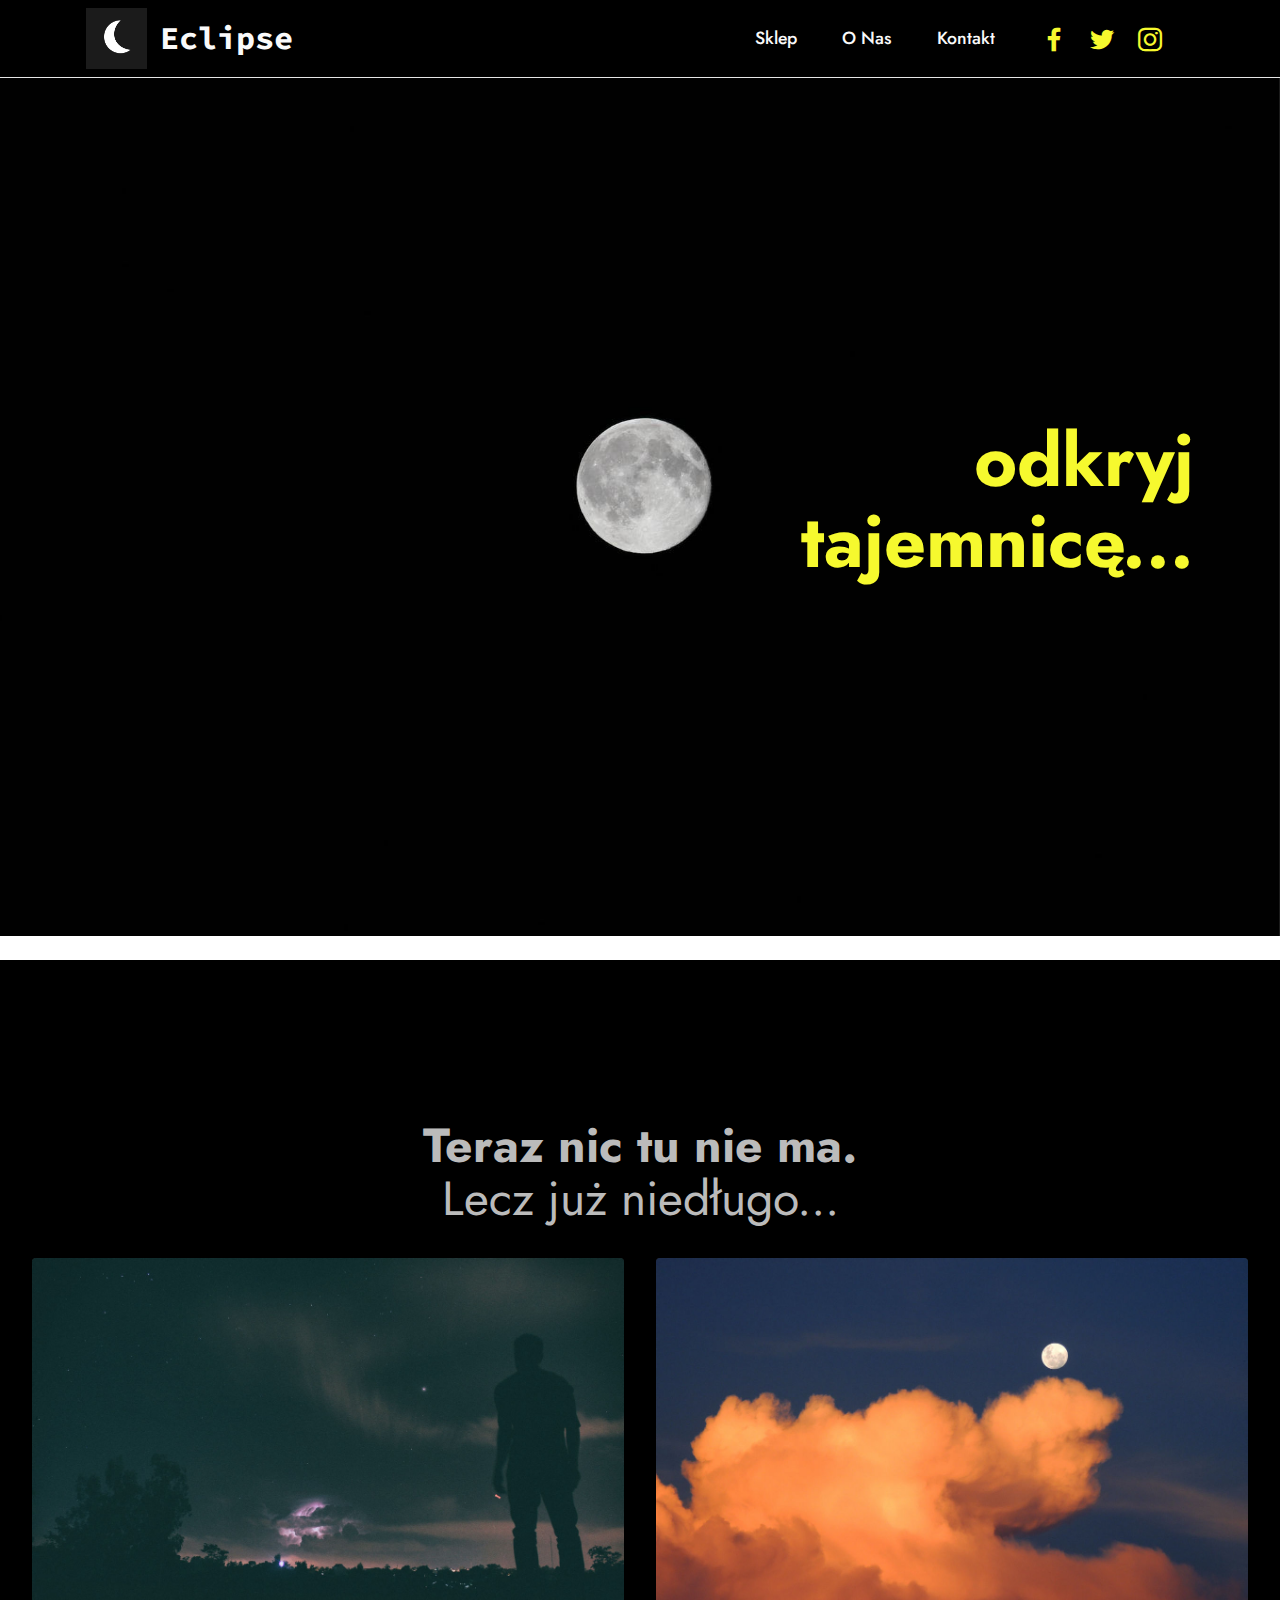
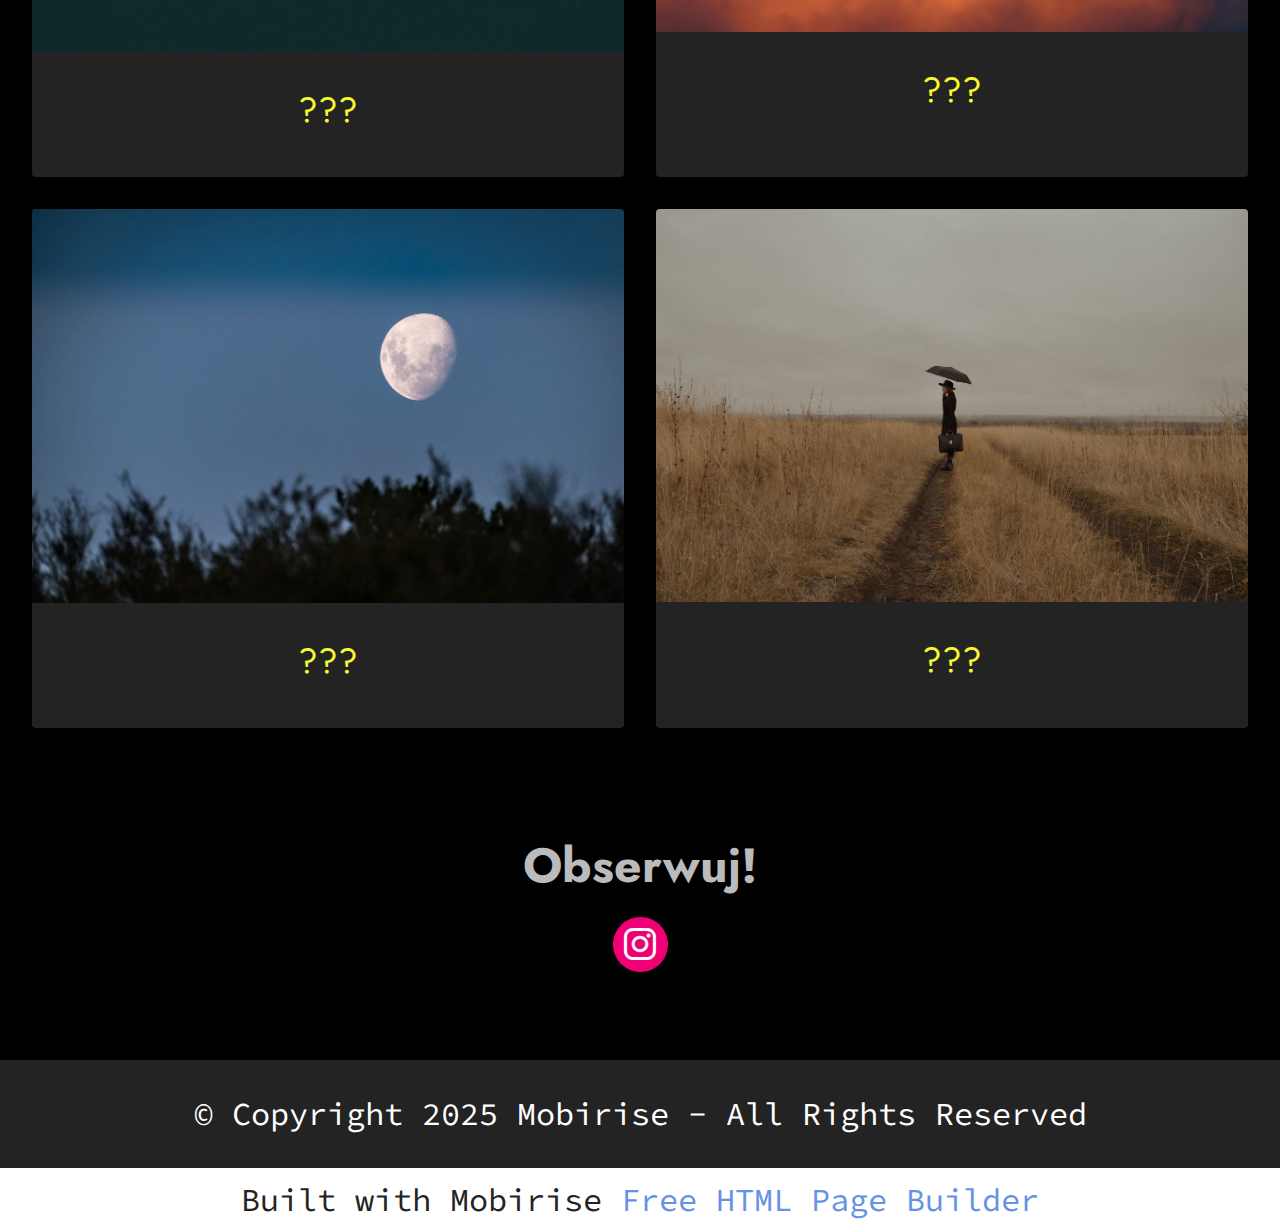
==== index.html @ e1dd46e7 "Add files via upload" ====
<!DOCTYPE html>
<html  >
<head>
  <!-- Site made with Mobirise Website Builder v5.6.11, https://mobirise.com -->
  <meta charset="UTF-8">
  <meta http-equiv="X-UA-Compatible" content="IE=edge">
  <meta name="generator" content="Mobirise v5.6.11, mobirise.com">
  <meta name="twitter:card" content="summary_large_image"/>
  <meta name="twitter:image:src" content="">
  <meta property="og:image" content="">
  <meta name="twitter:title" content="Eclipse">
  <meta name="viewport" content="width=device-width, initial-scale=1, minimum-scale=1">
  <link rel="shortcut icon" href="assets/images/logo-121x121.png" type="image/x-icon">
  <meta name="description" content="Tajemnicza strona streetwearu">
  
  
  <title>Eclipse</title>
  <link rel="stylesheet" href="assets/bootstrap/css/bootstrap.min.css">
  <link rel="stylesheet" href="assets/bootstrap/css/bootstrap-grid.min.css">
  <link rel="stylesheet" href="assets/bootstrap/css/bootstrap-reboot.min.css">
  <link rel="stylesheet" href="assets/parallax/jarallax.css">
  <link rel="stylesheet" href="assets/dropdown/css/style.css">
  <link rel="stylesheet" href="assets/socicon/css/styles.css">
  <link rel="stylesheet" href="assets/theme/css/style.css">
  <link rel="preload" href="https://fonts.googleapis.com/css?family=Jost:100,200,300,400,500,600,700,800,900,100i,200i,300i,400i,500i,600i,700i,800i,900i&display=swap" as="style" onload="this.onload=null;this.rel='stylesheet'">
  <noscript><link rel="stylesheet" href="https://fonts.googleapis.com/css?family=Jost:100,200,300,400,500,600,700,800,900,100i,200i,300i,400i,500i,600i,700i,800i,900i&display=swap"></noscript>
  <link rel="preload" href="https://fonts.googleapis.com/css?family=Source+Code+Pro:200,300,400,500,600,700,800,900,200i,300i,400i,500i,600i,700i,800i,900i&display=swap" as="style" onload="this.onload=null;this.rel='stylesheet'">
  <noscript><link rel="stylesheet" href="https://fonts.googleapis.com/css?family=Source+Code+Pro:200,300,400,500,600,700,800,900,200i,300i,400i,500i,600i,700i,800i,900i&display=swap"></noscript>
  <link rel="preload" as="style" href="assets/mobirise/css/mbr-additional.css"><link rel="stylesheet" href="assets/mobirise/css/mbr-additional.css" type="text/css">
  
  
  
  
</head>
<body>
  
  <section data-bs-version="5.1" class="menu cid-s48OLK6784" once="menu" id="menu1-h">
    
    <nav class="navbar navbar-dropdown navbar-fixed-top navbar-expand-lg">
        <div class="container">
            <div class="navbar-brand">
                <span class="navbar-logo">
                    <a href="index.html#top">
                        <img src="assets/images/logo-121x121.png" alt="Eclipse Streetwear" style="height: 3.8rem;">
                    </a>
                </span>
                <span class="navbar-caption-wrap"><a class="navbar-caption text-white display-7" href="https://mobiri.se">Eclipse</a></span>
            </div>
            <button class="navbar-toggler" type="button" data-toggle="collapse" data-bs-toggle="collapse" data-target="#navbarSupportedContent" data-bs-target="#navbarSupportedContent" aria-controls="navbarNavAltMarkup" aria-expanded="false" aria-label="Toggle navigation">
                <div class="hamburger">
                    <span></span>
                    <span></span>
                    <span></span>
                    <span></span>
                </div>
            </button>
            <div class="collapse navbar-collapse" id="navbarSupportedContent">
                <ul class="navbar-nav nav-dropdown nav-right" data-app-modern-menu="true"><li class="nav-item"><a class="nav-link link text-white text-primary display-4" href="index.html#gallery2-m">Sklep</a></li><li class="nav-item"><a class="nav-link link text-white text-primary display-4" href="Informacje.html">O Nas</a></li>
                    <li class="nav-item"><a class="nav-link link text-white text-primary display-4" href="Kontakt.html">Kontakt<br></a></li></ul>
                <div class="icons-menu">
                    <a class="iconfont-wrapper" href="https://mobiri.se" target="_blank">
                        <span class="p-2 mbr-iconfont socicon-facebook socicon"></span>
                    </a>
                    <a class="iconfont-wrapper" href="https://mobiri.se" target="_blank">
                        <span class="p-2 mbr-iconfont socicon-twitter socicon"></span>
                    </a>
                    <a class="iconfont-wrapper" href="https://mobiri.se" target="_blank">
                        <span class="p-2 mbr-iconfont socicon-instagram socicon"></span>
                    </a>
                    
                </div>
                
            </div>
        </div>
    </nav>

</section>

<section data-bs-version="5.1" class="header3 cid-tfeUR35lIR mbr-fullscreen mbr-parallax-background" id="header3-l">

    

    
    

    <div class="align-center container">
        <div class="row justify-content-end">
            <div class="col-12 col-lg-6">
                <h1 class="mbr-section-title mbr-fonts-style mb-3 display-1"><strong>odkryj tajemnicę...</strong></h1>
                
                
                
            </div>
        </div>
    </div>
</section>

<section data-bs-version="5.1" class="gallery2 cid-tfeWximKBl" id="gallery2-m">
    
    
    <div class="container-fluid">
        <div class="mbr-section-head">
            <h4 class="mbr-section-title mbr-fonts-style align-center mb-0 display-2"><strong>Teraz&nbsp;</strong><strong>nic tu nie ma.<br></strong>Lecz już niedługo...</h4>
            
        </div>
        <div class="row mt-4">
            <div class="item features-image сol-12 col-md-6 col-lg-6">
                <div class="item-wrapper">
                    <div class="item-img">
                        <img src="assets/images/mbr-3-1256x837.jpg" alt="Mobirise Website Builder">
                    </div>
                    <div class="item-content">
                        <h5 class="item-title mbr-fonts-style display-5">???</h5>
                        
                        
                    </div>
                    
                </div>
            </div>
            <div class="item features-image сol-12 col-md-6 col-lg-6">
                <div class="item-wrapper">
                    <div class="item-img">
                        <img src="assets/images/mbr-1256x795.jpg" alt="Mobirise Website Builder">
                    </div>
                    <div class="item-content">
                        <h5 class="item-title mbr-fonts-style display-5">???</h5>
                        
                        
                    </div>
                    
                </div>
            </div>
            <div class="item features-image сol-12 col-md-6 col-lg-6">
                <div class="item-wrapper">
                    <div class="item-img">
                        <img src="assets/images/mbr-2-1256x837.jpg" alt="Mobirise Website Builder">
                    </div>
                    <div class="item-content">
                        <h5 class="item-title mbr-fonts-style display-5">???</h5>
                        
                        
                    </div>
                    
                </div>
            </div>
            <div class="item features-image сol-12 col-md-6 col-lg-6">
                <div class="item-wrapper">
                    <div class="item-img">
                        <img src="assets/images/mbr-1256x835.jpg" alt="Mobirise Website Builder" title="">
                    </div>
                    <div class="item-content">
                        <h5 class="item-title mbr-fonts-style display-5">???</h5>
                        
                        
                    </div>
                    
                </div>
            </div>
        </div>
    </div>
</section>

<section data-bs-version="5.1" class="share3 cid-tffwPa1lLi" id="share3-q">
    
     
    
    
    

    <div class="container">
        <div class="media-container-row">
            <div class="col-12">
                <h3 class="mbr-section-title align-center mb-3 mbr-fonts-style display-2">
                    <strong>Obserwuj!</strong></h3>
                <div class="social-list align-center">
                   
                    
                        
                        <a class="iconfont-wrapper bg-instagram m-2" href="https://mobiri.se" target="_blank">
                            <span class="socicon-instagram socicon"></span>
                        </a>
                        
                        
                        
                        
                        
                        
                        
                        
                </div>
            </div>
        </div>
    </div>
</section>

<section data-bs-version="5.1" class="footer7 cid-tfeXy8w86b" once="footers" id="footer7-o">

    

    

    <div class="container">
        <div class="media-container-row align-center mbr-white">
            <div class="col-12">
                <p class="mbr-text mb-0 mbr-fonts-style display-7">
                    © Copyright 2025 Mobirise - All Rights Reserved
                </p>
            </div>
        </div>
    </div>
</section><section class="display-7" style="padding: 0;align-items: center;justify-content: center;flex-wrap: wrap;    align-content: center;display: flex;position: relative;height: 4rem;"><a href="https://mobiri.se/2852068" style="flex: 1 1;height: 4rem;position: absolute;width: 100%;z-index: 1;"><img alt="" style="height: 4rem;" src="[data-uri]"></a><p style="margin: 0;text-align: center;" class="display-7">Built with Mobirise &#8204;</p><a style="z-index:1" href="https://mobirise.com/html-builder.html">Free HTML Page Builder</a></section><script src="assets/bootstrap/js/bootstrap.bundle.min.js"></script>  <script src="assets/parallax/jarallax.js"></script>  <script src="assets/smoothscroll/smooth-scroll.js"></script>  <script src="assets/ytplayer/index.js"></script>  <script src="assets/dropdown/js/navbar-dropdown.js"></script>  <script src="assets/theme/js/script.js"></script>  
  
  
</body>
</html>
---- assets/parallax/jarallax.css ----
.jarallax {
    position: relative;
    z-index: 0;
}
.jarallax > .jarallax-img {
    position: absolute;
    object-fit: cover;
    /* support for plugin https://github.com/bfred-it/object-fit-images */
    font-family: 'object-fit: cover;';
    top: 0;
    left: 0;
    width: 100%;
    height: 100%;
    z-index: -1;
}
---- assets/dropdown/css/style.css ----
.navbar-dropdown {
  left: 0;
  padding: 0;
  position: absolute;
  right: 0;
  top: 0;
  transition: all 0.45s ease;
  z-index: 1030;
  background: #282828; }
  .navbar-dropdown .navbar-logo {
    margin-right: 0.8rem;
    transition: margin 0.3s ease-in-out;
    vertical-align: middle; }
    .navbar-dropdown .navbar-logo img {
      height: 3.125rem;
      transition: all 0.3s ease-in-out; }
    .navbar-dropdown .navbar-logo.mbr-iconfont {
      font-size: 3.125rem;
      line-height: 3.125rem; }
  .navbar-dropdown .navbar-caption {
    font-weight: 700;
    white-space: normal;
    vertical-align: -4px;
    line-height: 3.125rem !important; }
    .navbar-dropdown .navbar-caption, .navbar-dropdown .navbar-caption:hover {
      color: inherit;
      text-decoration: none; }
  .navbar-dropdown .mbr-iconfont + .navbar-caption {
    vertical-align: -1px; }
  .navbar-dropdown.navbar-fixed-top {
    position: fixed; }
  .navbar-dropdown .navbar-brand span {
    vertical-align: -4px; }
  .navbar-dropdown.bg-color.transparent {
    background: none; }
  .navbar-dropdown.navbar-short .navbar-brand {
    padding: 0.625rem 0; }
    .navbar-dropdown.navbar-short .navbar-brand span {
      vertical-align: -1px; }
  .navbar-dropdown.navbar-short .navbar-caption {
    line-height: 2.375rem !important;
    vertical-align: -2px; }
  .navbar-dropdown.navbar-short .navbar-logo {
    margin-right: 0.5rem; }
    .navbar-dropdown.navbar-short .navbar-logo img {
      height: 2.375rem; }
    .navbar-dropdown.navbar-short .navbar-logo.mbr-iconfont {
      font-size: 2.375rem;
      line-height: 2.375rem; }
  .navbar-dropdown.navbar-short .mbr-table-cell {
    height: 3.625rem; }
  .navbar-dropdown .navbar-close {
    left: 0.6875rem;
    position: fixed;
    top: 0.75rem;
    z-index: 1000; }
  .navbar-dropdown .hamburger-icon {
    content: "";
    display: inline-block;
    vertical-align: middle;
    width: 16px;
    -webkit-box-shadow: 0 -6px 0 1px #282828,0 0 0 1px #282828,0 6px 0 1px #282828;
    -moz-box-shadow: 0 -6px 0 1px #282828,0 0 0 1px #282828,0 6px 0 1px #282828;
    box-shadow: 0 -6px 0 1px #282828,0 0 0 1px #282828,0 6px 0 1px #282828; }

.dropdown-menu .dropdown-toggle[data-toggle="dropdown-submenu"]::after {
  border-bottom: 0.35em solid transparent;
  border-left: 0.35em solid;
  border-right: 0;
  border-top: 0.35em solid transparent;
  margin-left: 0.3rem; }

.dropdown-menu .dropdown-item:focus {
  outline: 0; }

.nav-dropdown {
  font-size: 0.75rem;
  font-weight: 500;
  height: auto !important; }
  .nav-dropdown .nav-btn {
    padding-left: 1rem; }
  .nav-dropdown .link {
    margin: .667em 1.667em;
    font-weight: 500;
    padding: 0;
    transition: color .2s ease-in-out; }
    .nav-dropdown .link.dropdown-toggle {
      margin-right: 2.583em; }
      .nav-dropdown .link.dropdown-toggle::after {
        margin-left: .25rem;
        border-top: 0.35em solid;
        border-right: 0.35em solid transparent;
        border-left: 0.35em solid transparent;
        border-bottom: 0; }
      .nav-dropdown .link.dropdown-toggle[aria-expanded="true"] {
        margin: 0;
        padding: 0.667em 3.263em  0.667em 1.667em; }
  .nav-dropdown .link::after,
  .nav-dropdown .dropdown-item::after {
    color: inherit; }
  .nav-dropdown .btn {
    font-size: 0.75rem;
    font-weight: 700;
    letter-spacing: 0;
    margin-bottom: 0;
    padding-left: 1.25rem;
    padding-right: 1.25rem; }
  .nav-dropdown .dropdown-menu {
    border-radius: 0;
    border: 0;
    left: 0;
    margin: 0;
    padding-bottom: 1.25rem;
    padding-top: 1.25rem;
    position: relative; }
  .nav-dropdown .dropdown-submenu {
    margin-left: 0.125rem;
    top: 0; }
  .nav-dropdown .dropdown-item {
    font-weight: 500;
    line-height: 2;
    padding: 0.3846em 4.615em 0.3846em 1.5385em;
    position: relative;
    transition: color .2s ease-in-out, background-color .2s ease-in-out; }
    .nav-dropdown .dropdown-item::after {
      margin-top: -0.3077em;
      position: absolute;
      right: 1.1538em;
      top: 50%; }
    .nav-dropdown .dropdown-item:focus, .nav-dropdown .dropdown-item:hover {
      background: none; }

@media (max-width: 767px) {
  .nav-dropdown.navbar-toggleable-sm {
    bottom: 0;
    display: none;
    left: 0;
    overflow-x: hidden;
    position: fixed;
    top: 0;
    transform: translateX(-100%);
    -ms-transform: translateX(-100%);
    -webkit-transform: translateX(-100%);
    width: 18.75rem;
    z-index: 999; } }
.nav-dropdown.navbar-toggleable-xl {
  bottom: 0;
  display: none;
  left: 0;
  overflow-x: hidden;
  position: fixed;
  top: 0;
  transform: translateX(-100%);
  -ms-transform: translateX(-100%);
  -webkit-transform: translateX(-100%);
  width: 18.75rem;
  z-index: 999; }

.nav-dropdown-sm {
  display: block !important;
  overflow-x: hidden;
  overflow: auto;
  padding-top: 3.875rem; }
  .nav-dropdown-sm::after {
    content: "";
    display: block;
    height: 3rem;
    width: 100%; }
  .nav-dropdown-sm.collapse.in ~ .navbar-close {
    display: block !important; }
  .nav-dropdown-sm.collapsing, .nav-dropdown-sm.collapse.in {
    transform: translateX(0);
    -ms-transform: translateX(0);
    -webkit-transform: translateX(0);
    transition: all 0.25s ease-out;
    -webkit-transition: all 0.25s ease-out;
    background: #282828; }
  .nav-dropdown-sm.collapsing[aria-expanded="false"] {
    transform: translateX(-100%);
    -ms-transform: translateX(-100%);
    -webkit-transform: translateX(-100%); }
  .nav-dropdown-sm .nav-item {
    display: block;
    margin-left: 0 !important;
    padding-left: 0; }
  .nav-dropdown-sm .link,
  .nav-dropdown-sm .dropdown-item {
    border-top: 1px dotted rgba(255, 255, 255, 0.1);
    font-size: 0.8125rem;
    line-height: 1.6;
    margin: 0 !important;
    padding: 0.875rem 2.4rem 0.875rem 1.5625rem !important;
    position: relative;
    white-space: normal; }
    .nav-dropdown-sm .link:focus, .nav-dropdown-sm .link:hover,
    .nav-dropdown-sm .dropdown-item:focus,
    .nav-dropdown-sm .dropdown-item:hover {
      background: rgba(0, 0, 0, 0.2) !important;
      color: #c0a375; }
  .nav-dropdown-sm .nav-btn {
    position: relative;
    padding: 1.5625rem 1.5625rem 0 1.5625rem; }
    .nav-dropdown-sm .nav-btn::before {
      border-top: 1px dotted rgba(255, 255, 255, 0.1);
      content: "";
      left: 0;
      position: absolute;
      top: 0;
      width: 100%; }
    .nav-dropdown-sm .nav-btn + .nav-btn {
      padding-top: 0.625rem; }
      .nav-dropdown-sm .nav-btn + .nav-btn::before {
        display: none; }
  .nav-dropdown-sm .btn {
    padding: 0.625rem 0; }
  .nav-dropdown-sm .dropdown-toggle[data-toggle="dropdown-submenu"]::after {
    margin-left: .25rem;
    border-top: 0.35em solid;
    border-right: 0.35em solid transparent;
    border-left: 0.35em solid transparent;
    border-bottom: 0; }
  .nav-dropdown-sm .dropdown-toggle[data-toggle="dropdown-submenu"][aria-expanded="true"]::after {
    border-top: 0;
    border-right: 0.35em solid transparent;
    border-left: 0.35em solid transparent;
    border-bottom: 0.35em solid; }
  .nav-dropdown-sm .dropdown-menu {
    margin: 0;
    padding: 0;
    position: relative;
    top: 0;
    left: 0;
    width: 100%;
    border: 0;
    float: none;
    border-radius: 0;
    background: none; }
  .nav-dropdown-sm .dropdown-submenu {
    left: 100%;
    margin-left: 0.125rem;
    margin-top: -1.25rem;
    top: 0; }

.navbar-toggleable-sm .nav-dropdown .dropdown-menu {
  position: absolute; }

.navbar-toggleable-sm .nav-dropdown .dropdown-submenu {
  left: 100%;
  margin-left: 0.125rem;
  margin-top: -1.25rem;
  top: 0; }

.navbar-toggleable-sm.opened .nav-dropdown .dropdown-menu {
  position: relative; }

.navbar-toggleable-sm.opened .nav-dropdown .dropdown-submenu {
  left: 0;
  margin-left: 00rem;
  margin-top: 0rem;
  top: 0; }

.is-builder .nav-dropdown.collapsing {
  transition: none !important; }
---- assets/socicon/css/styles.css ----
@charset "UTF-8";

@font-face {
  font-family: 'Socicon';
  src:  url('../fonts/socicon.eot');
  src:  url('../fonts/socicon.eot?#iefix') format('embedded-opentype'),
    url('../fonts/socicon.woff2') format('woff2'),
    url('../fonts/socicon.ttf') format('truetype'),
    url('../fonts/socicon.woff') format('woff'),
    url('../fonts/socicon.svg#socicon') format('svg');
  font-weight: normal;
  font-style: normal;
  font-display: swap;
}

[data-icon]:before {
  font-family: "socicon" !important;
  content: attr(data-icon);
  font-style: normal !important;
  font-weight: normal !important;
  font-variant: normal !important;
  text-transform: none !important;
  speak: none;
  line-height: 1;
  -webkit-font-smoothing: antialiased;
  -moz-osx-font-smoothing: grayscale;
}

[class^="socicon-"], [class*=" socicon-"] {
  /* use !important to prevent issues with browser extensions that change fonts */
  font-family: 'Socicon' !important;
  speak: none;
  font-style: normal;
  font-weight: normal;
  font-variant: normal;
  text-transform: none;
  line-height: 1;

  /* Better Font Rendering =========== */
  -webkit-font-smoothing: antialiased;
  -moz-osx-font-smoothing: grayscale;
}

.socicon-eitaa:before {
  content: "\e97c";
}
.socicon-soroush:before {
  content: "\e97d";
}
.socicon-bale:before {
  content: "\e97e";
}
.socicon-zazzle:before {
  content: "\e97b";
}
.socicon-society6:before {
  content: "\e97a";
}
.socicon-redbubble:before {
  content: "\e979";
}
.socicon-avvo:before {
  content: "\e978";
}
.socicon-stitcher:before {
  content: "\e977";
}
.socicon-googlehangouts:before {
  content: "\e974";
}
.socicon-dlive:before {
  content: "\e975";
}
.socicon-vsco:before {
  content: "\e976";
}
.socicon-flipboard:before {
  content: "\e973";
}
.socicon-ubuntu:before {
  content: "\e958";
}
.socicon-artstation:before {
  content: "\e959";
}
.socicon-invision:before {
  content: "\e95a";
}
.socicon-torial:before {
  content: "\e95b";
}
.socicon-collectorz:before {
  content: "\e95c";
}
.socicon-seenthis:before {
  content: "\e95d";
}
.socicon-googleplaymusic:before {
  content: "\e95e";
}
.socicon-debian:before {
  content: "\e95f";
}
.socicon-filmfreeway:before {
  content: "\e960";
}
.socicon-gnome:before {
  content: "\e961";
}
.socicon-itchio:before {
  content: "\e962";
}
.socicon-jamendo:before {
  content: "\e963";
}
.socicon-mix:before {
  content: "\e964";
}
.socicon-sharepoint:before {
  content: "\e965";
}
.socicon-tinder:before {
  content: "\e966";
}
.socicon-windguru:before {
  content: "\e967";
}
.socicon-cdbaby:before {
  content: "\e968";
}
.socicon-elementaryos:before {
  content: "\e969";
}
.socicon-stage32:before {
  content: "\e96a";
}
.socicon-tiktok:before {
  content: "\e96b";
}
.socicon-gitter:before {
  content: "\e96c";
}
.socicon-letterboxd:before {
  content: "\e96d";
}
.socicon-threema:before {
  content: "\e96e";
}
.socicon-splice:before {
  content: "\e96f";
}
.socicon-metapop:before {
  content: "\e970";
}
.socicon-naver:before {
  content: "\e971";
}
.socicon-remote:before {
  content: "\e972";
}
.socicon-internet:before {
  content: "\e957";
}
.socicon-moddb:before {
  content: "\e94b";
}
.socicon-indiedb:before {
  content: "\e94c";
}
.socicon-traxsource:before {
  content: "\e94d";
}
.socicon-gamefor:before {
  content: "\e94e";
}
.socicon-pixiv:before {
  content: "\e94f";
}
.socicon-myanimelist:before {
  content: "\e950";
}
.socicon-blackberry:before {
  content: "\e951";
}
.socicon-wickr:before {
  content: "\e952";
}
.socicon-spip:before {
  content: "\e953";
}
.socicon-napster:before {
  content: "\e954";
}
.socicon-beatport:before {
  content: "\e955";
}
.socicon-hackerone:before {
  content: "\e956";
}
.socicon-hackernews:before {
  content: "\e946";
}
.socicon-smashwords:before {
  content: "\e947";
}
.socicon-kobo:before {
  content: "\e948";
}
.socicon-bookbub:before {
  content: "\e949";
}
.socicon-mailru:before {
  content: "\e94a";
}
.socicon-gitlab:before {
  content: "\e945";
}
.socicon-instructables:before {
  content: "\e944";
}
.socicon-portfolio:before {
  content: "\e943";
}
.socicon-codered:before {
  content: "\e940";
}
.socicon-origin:before {
  content: "\e941";
}
.socicon-nextdoor:before {
  content: "\e942";
}
.socicon-udemy:before {
  content: "\e93f";
}
.socicon-livemaster:before {
  content: "\e93e";
}
.socicon-crunchbase:before {
  content: "\e93b";
}
.socicon-homefy:before {
  content: "\e93c";
}
.socicon-calendly:before {
  content: "\e93d";
}
.socicon-realtor:before {
  content: "\e90f";
}
.socicon-tidal:before {
  content: "\e910";
}
.socicon-qobuz:before {
  content: "\e911";
}
.socicon-natgeo:before {
  content: "\e912";
}
.socicon-mastodon:before {
  content: "\e913";
}
.socicon-unsplash:before {
  content: "\e914";
}
.socicon-homeadvisor:before {
  content: "\e915";
}
.socicon-angieslist:before {
  content: "\e916";
}
.socicon-codepen:before {
  content: "\e917";
}
.socicon-slack:before {
  content: "\e918";
}
.socicon-openaigym:before {
  content: "\e919";
}
.socicon-logmein:before {
  content: "\e91a";
}
.socicon-fiverr:before {
  content: "\e91b";
}
.socicon-gotomeeting:before {
  content: "\e91c";
}
.socicon-aliexpress:before {
  content: "\e91d";
}
.socicon-guru:before {
  content: "\e91e";
}
.socicon-appstore:before {
  content: "\e91f";
}
.socicon-homes:before {
  content: "\e920";
}
.socicon-zoom:before {
  content: "\e921";
}
.socicon-alibaba:before {
  content: "\e922";
}
.socicon-craigslist:before {
  content: "\e923";
}
.socicon-wix:before {
  content: "\e924";
}
.socicon-redfin:before {
  content: "\e925";
}
.socicon-googlecalendar:before {
  content: "\e926";
}
.socicon-shopify:before {
  content: "\e927";
}
.socicon-freelancer:before {
  content: "\e928";
}
.socicon-seedrs:before {
  content: "\e929";
}
.socicon-bing:before {
  content: "\e92a";
}
.socicon-doodle:before {
  content: "\e92b";
}
.socicon-bonanza:before {
  content: "\e92c";
}
.socicon-squarespace:before {
  content: "\e92d";
}
.socicon-toptal:before {
  content: "\e92e";
}
.socicon-gust:before {
  content: "\e92f";
}
.socicon-ask:before {
  content: "\e930";
}
.socicon-trulia:before {
  content: "\e931";
}
.socicon-loomly:before {
  content: "\e932";
}
.socicon-ghost:before {
  content: "\e933";
}
.socicon-upwork:before {
  content: "\e934";
}
.socicon-fundable:before {
  content: "\e935";
}
.socicon-booking:before {
  content: "\e936";
}
.socicon-googlemaps:before {
  content: "\e937";
}
.socicon-zillow:before {
  content: "\e938";
}
.socicon-niconico:before {
  content: "\e939";
}
.socicon-toneden:before {
  content: "\e93a";
}
.socicon-augment:before {
  content: "\e908";
}
.socicon-bitbucket:before {
  content: "\e909";
}
.socicon-fyuse:before {
  content: "\e90a";
}
.socicon-yt-gaming:before {
  content: "\e90b";
}
.socicon-sketchfab:before {
  content: "\e90c";
}
.socicon-mobcrush:before {
  content: "\e90d";
}
.socicon-microsoft:before {
  content: "\e90e";
}
.socicon-pandora:before {
  content: "\e907";
}
.socicon-messenger:before {
  content: "\e906";
}
.socicon-gamewisp:before {
  content: "\e905";
}
.socicon-bloglovin:before {
  content: "\e904";
}
.socicon-tunein:before {
  content: "\e903";
}
.socicon-gamejolt:before {
  content: "\e901";
}
.socicon-trello:before {
  content: "\e902";
}
.socicon-spreadshirt:before {
  content: "\e900";
}
.socicon-500px:before {
  content: "\e000";
}
.socicon-8tracks:before {
  content: "\e001";
}
.socicon-airbnb:before {
  content: "\e002";
}
.socicon-alliance:before {
  content: "\e003";
}
.socicon-amazon:before {
  content: "\e004";
}
.socicon-amplement:before {
  content: "\e005";
}
.socicon-android:before {
  content: "\e006";
}
.socicon-angellist:before {
  content: "\e007";
}
.socicon-apple:before {
  content: "\e008";
}
.socicon-appnet:before {
  content: "\e009";
}
.socicon-baidu:before {
  content: "\e00a";
}
.socicon-bandcamp:before {
  content: "\e00b";
}
.socicon-battlenet:before {
  content: "\e00c";
}
.socicon-mixer:before {
  content: "\e00d";
}
.socicon-bebee:before {
  content: "\e00e";
}
.socicon-bebo:before {
  content: "\e00f";
}
.socicon-behance:before {
  content: "\e010";
}
.socicon-blizzard:before {
  content: "\e011";
}
.socicon-blogger:before {
  content: "\e012";
}
.socicon-buffer:before {
  content: "\e013";
}
.socicon-chrome:before {
  content: "\e014";
}
.socicon-coderwall:before {
  content: "\e015";
}
.socicon-curse:before {
  content: "\e016";
}
.socicon-dailymotion:before {
  content: "\e017";
}
.socicon-deezer:before {
  content: "\e018";
}
.socicon-delicious:before {
  content: "\e019";
}
.socicon-deviantart:before {
  content: "\e01a";
}
.socicon-diablo:before {
  content: "\e01b";
}
.socicon-digg:before {
  content: "\e01c";
}
.socicon-discord:before {
  content: "\e01d";
}
.socicon-disqus:before {
  content: "\e01e";
}
.socicon-douban:before {
  content: "\e01f";
}
.socicon-draugiem:before {
  content: "\e020";
}
.socicon-dribbble:before {
  content: "\e021";
}
.socicon-drupal:before {
  content: "\e022";
}
.socicon-ebay:before {
  content: "\e023";
}
.socicon-ello:before {
  content: "\e024";
}
.socicon-endomodo:before {
  content: "\e025";
}
.socicon-envato:before {
  content: "\e026";
}
.socicon-etsy:before {
  content: "\e027";
}
.socicon-facebook:before {
  content: "\e028";
}
.socicon-feedburner:before {
  content: "\e029";
}
.socicon-filmweb:before {
  content: "\e02a";
}
.socicon-firefox:before {
  content: "\e02b";
}
.socicon-flattr:before {
  content: "\e02c";
}
.socicon-flickr:before {
  content: "\e02d";
}
.socicon-formulr:before {
  content: "\e02e";
}
.socicon-forrst:before {
  content: "\e02f";
}
.socicon-foursquare:before {
  content: "\e030";
}
.socicon-friendfeed:before {
  content: "\e031";
}
.socicon-github:before {
  content: "\e032";
}
.socicon-goodreads:before {
  content: "\e033";
}
.socicon-google:before {
  content: "\e034";
}
.socicon-googlescholar:before {
  content: "\e035";
}
.socicon-googlegroups:before {
  content: "\e036";
}
.socicon-googlephotos:before {
  content: "\e037";
}
.socicon-googleplus:before {
  content: "\e038";
}
.socicon-grooveshark:before {
  content: "\e039";
}
.socicon-hackerrank:before {
  content: "\e03a";
}
.socicon-hearthstone:before {
  content: "\e03b";
}
.socicon-hellocoton:before {
  content: "\e03c";
}
.socicon-heroes:before {
  content: "\e03d";
}
.socicon-smashcast:before {
  content: "\e03e";
}
.socicon-horde:before {
  content: "\e03f";
}
.socicon-houzz:before {
  content: "\e040";
}
.socicon-icq:before {
  content: "\e041";
}
.socicon-identica:before {
  content: "\e042";
}
.socicon-imdb:before {
  content: "\e043";
}
.socicon-instagram:before {
  content: "\e044";
}
.socicon-issuu:before {
  content: "\e045";
}
.socicon-istock:before {
  content: "\e046";
}
.socicon-itunes:before {
  content: "\e047";
}
.socicon-keybase:before {
  content: "\e048";
}
.socicon-lanyrd:before {
  content: "\e049";
}
.socicon-lastfm:before {
  content: "\e04a";
}
.socicon-line:before {
  content: "\e04b";
}
.socicon-linkedin:before {
  content: "\e04c";
}
.socicon-livejournal:before {
  content: "\e04d";
}
.socicon-lyft:before {
  content: "\e04e";
}
.socicon-macos:before {
  content: "\e04f";
}
.socicon-mail:before {
  content: "\e050";
}
.socicon-medium:before {
  content: "\e051";
}
.socicon-meetup:before {
  content: "\e052";
}
.socicon-mixcloud:before {
  content: "\e053";
}
.socicon-modelmayhem:before {
  content: "\e054";
}
.socicon-mumble:before {
  content: "\e055";
}
.socicon-myspace:before {
  content: "\e056";
}
.socicon-newsvine:before {
  content: "\e057";
}
.socicon-nintendo:before {
  content: "\e058";
}
.socicon-npm:before {
  content: "\e059";
}
.socicon-odnoklassniki:before {
  content: "\e05a";
}
.socicon-openid:before {
  content: "\e05b";
}
.socicon-opera:before {
  content: "\e05c";
}
.socicon-outlook:before {
  content: "\e05d";
}
.socicon-overwatch:before {
  content: "\e05e";
}
.socicon-patreon:before {
  content: "\e05f";
}
.socicon-paypal:before {
  content: "\e060";
}
.socicon-periscope:before {
  content: "\e061";
}
.socicon-persona:before {
  content: "\e062";
}
.socicon-pinterest:before {
  content: "\e063";
}
.socicon-play:before {
  content: "\e064";
}
.socicon-player:before {
  content: "\e065";
}
.socicon-playstation:before {
  content: "\e066";
}
.socicon-pocket:before {
  content: "\e067";
}
.socicon-qq:before {
  content: "\e068";
}
.socicon-quora:before {
  content: "\e069";
}
.socicon-raidcall:before {
  content: "\e06a";
}
.socicon-ravelry:before {
  content: "\e06b";
}
.socicon-reddit:before {
  content: "\e06c";
}
.socicon-renren:before {
  content: "\e06d";
}
.socicon-researchgate:before {
  content: "\e06e";
}
.socicon-residentadvisor:before {
  content: "\e06f";
}
.socicon-reverbnation:before {
  content: "\e070";
}
.socicon-rss:before {
  content: "\e071";
}
.socicon-sharethis:before {
  content: "\e072";
}
.socicon-skype:before {
  content: "\e073";
}
.socicon-slideshare:before {
  content: "\e074";
}
.socicon-smugmug:before {
  content: "\e075";
}
.socicon-snapchat:before {
  content: "\e076";
}
.socicon-songkick:before {
  content: "\e077";
}
.socicon-soundcloud:before {
  content: "\e078";
}
.socicon-spotify:before {
  content: "\e079";
}
.socicon-stackexchange:before {
  content: "\e07a";
}
.socicon-stackoverflow:before {
  content: "\e07b";
}
.socicon-starcraft:before {
  content: "\e07c";
}
.socicon-stayfriends:before {
  content: "\e07d";
}
.socicon-steam:before {
  content: "\e07e";
}
.socicon-storehouse:before {
  content: "\e07f";
}
.socicon-strava:before {
  content: "\e080";
}
.socicon-streamjar:before {
  content: "\e081";
}
.socicon-stumbleupon:before {
  content: "\e082";
}
.socicon-swarm:before {
  content: "\e083";
}
.socicon-teamspeak:before {
  content: "\e084";
}
.socicon-teamviewer:before {
  content: "\e085";
}
.socicon-technorati:before {
  content: "\e086";
}
.socicon-telegram:before {
  content: "\e087";
}
.socicon-tripadvisor:before {
  content: "\e088";
}
.socicon-tripit:before {
  content: "\e089";
}
.socicon-triplej:before {
  content: "\e08a";
}
.socicon-tumblr:before {
  content: "\e08b";
}
.socicon-twitch:before {
  content: "\e08c";
}
.socicon-twitter:before {
  content: "\e08d";
}
.socicon-uber:before {
  content: "\e08e";
}
.socicon-ventrilo:before {
  content: "\e08f";
}
.socicon-viadeo:before {
  content: "\e090";
}
.socicon-viber:before {
  content: "\e091";
}
.socicon-viewbug:before {
  content: "\e092";
}
.socicon-vimeo:before {
  content: "\e093";
}
.socicon-vine:before {
  content: "\e094";
}
.socicon-vkontakte:before {
  content: "\e095";
}
.socicon-warcraft:before {
  content: "\e096";
}
.socicon-wechat:before {
  content: "\e097";
}
.socicon-weibo:before {
  content: "\e098";
}
.socicon-whatsapp:before {
  content: "\e099";
}
.socicon-wikipedia:before {
  content: "\e09a";
}
.socicon-windows:before {
  content: "\e09b";
}
.socicon-wordpress:before {
  content: "\e09c";
}
.socicon-wykop:before {
  content: "\e09d";
}
.socicon-xbox:before {
  content: "\e09e";
}
.socicon-xing:before {
  content: "\e09f";
}
.socicon-yahoo:before {
  content: "\e0a0";
}
.socicon-yammer:before {
  content: "\e0a1";
}
.socicon-yandex:before {
  content: "\e0a2";
}
.socicon-yelp:before {
  content: "\e0a3";
}
.socicon-younow:before {
  content: "\e0a4";
}
.socicon-youtube:before {
  content: "\e0a5";
}
.socicon-zapier:before {
  content: "\e0a6";
}
.socicon-zerply:before {
  content: "\e0a7";
}
.socicon-zomato:before {
  content: "\e0a8";
}
.socicon-zynga:before {
  content: "\e0a9";
}
---- assets/theme/css/style.css ----
@charset "UTF-8";
section {
  background-color: #ffffff;
}

body {
  font-style: normal;
  line-height: 1.5;
  font-weight: 400;
  color: #232323;
  position: relative;
}

button {
  background-color: transparent;
  border-color: transparent;
}

section,
.container,
.container-fluid {
  position: relative;
  word-wrap: break-word;
}

a.mbr-iconfont:hover {
  text-decoration: none;
}

.article .lead p,
.article .lead ul,
.article .lead ol,
.article .lead pre,
.article .lead blockquote {
  margin-bottom: 0;
}

a {
  font-style: normal;
  font-weight: 400;
  cursor: pointer;
}
a, a:hover {
  text-decoration: none;
}

.mbr-section-title {
  font-style: normal;
  line-height: 1.3;
}

.mbr-section-subtitle {
  line-height: 1.3;
}

.mbr-text {
  font-style: normal;
  line-height: 1.7;
}

h1,
h2,
h3,
h4,
h5,
h6,
.display-1,
.display-2,
.display-4,
.display-5,
.display-7,
span,
p,
a {
  line-height: 1;
  word-break: break-word;
  word-wrap: break-word;
  font-weight: 400;
}

b,
strong {
  font-weight: bold;
}

input:-webkit-autofill, input:-webkit-autofill:hover, input:-webkit-autofill:focus, input:-webkit-autofill:active {
  transition-delay: 9999s;
  -webkit-transition-property: background-color, color;
  transition-property: background-color, color;
}

textarea[type=hidden] {
  display: none;
}

section {
  background-position: 50% 50%;
  background-repeat: no-repeat;
  background-size: cover;
}
section .mbr-background-video,
section .mbr-background-video-preview {
  position: absolute;
  bottom: 0;
  left: 0;
  right: 0;
  top: 0;
}

.hidden {
  visibility: hidden;
}

.mbr-z-index20 {
  z-index: 20;
}

/*! Base colors */
.mbr-white {
  color: #ffffff;
}

.mbr-black {
  color: #111111;
}

.mbr-bg-white {
  background-color: #ffffff;
}

.mbr-bg-black {
  background-color: #000000;
}

/*! Text-aligns */
.align-left {
  text-align: left;
}

.align-center {
  text-align: center;
}

.align-right {
  text-align: right;
}

/*! Font-weight  */
.mbr-light {
  font-weight: 300;
}

.mbr-regular {
  font-weight: 400;
}

.mbr-semibold {
  font-weight: 500;
}

.mbr-bold {
  font-weight: 700;
}

/*! Media  */
.media-content {
  flex-basis: 100%;
}

.media-container-row {
  display: flex;
  flex-direction: row;
  flex-wrap: wrap;
  justify-content: center;
  align-content: center;
  align-items: start;
}
.media-container-row .media-size-item {
  width: 400px;
}

.media-container-column {
  display: flex;
  flex-direction: column;
  flex-wrap: wrap;
  justify-content: center;
  align-content: center;
  align-items: stretch;
}
.media-container-column > * {
  width: 100%;
}

@media (min-width: 992px) {
  .media-container-row {
    flex-wrap: nowrap;
  }
}
figure {
  margin-bottom: 0;
  overflow: hidden;
}

figure[mbr-media-size] {
  transition: width 0.1s;
}

img,
iframe {
  display: block;
  width: 100%;
}

.card {
  background-color: transparent;
  border: none;
}

.card-box {
  width: 100%;
}

.card-img {
  text-align: center;
  flex-shrink: 0;
  -webkit-flex-shrink: 0;
}

.media {
  max-width: 100%;
  margin: 0 auto;
}

.mbr-figure {
  align-self: center;
}

.media-container > div {
  max-width: 100%;
}

.mbr-figure img,
.card-img img {
  width: 100%;
}

@media (max-width: 991px) {
  .media-size-item {
    width: auto !important;
  }

  .media {
    width: auto;
  }

  .mbr-figure {
    width: 100% !important;
  }
}
/*! Buttons */
.mbr-section-btn {
  margin-left: -0.6rem;
  margin-right: -0.6rem;
  font-size: 0;
}

.btn {
  font-weight: 600;
  border-width: 1px;
  font-style: normal;
  margin: 0.6rem 0.6rem;
  white-space: normal;
  transition: all 0.2s ease-in-out;
  display: inline-flex;
  align-items: center;
  justify-content: center;
  word-break: break-word;
}

.btn-sm {
  font-weight: 600;
  letter-spacing: 0px;
  transition: all 0.3s ease-in-out;
}

.btn-md {
  font-weight: 600;
  letter-spacing: 0px;
  transition: all 0.3s ease-in-out;
}

.btn-lg {
  font-weight: 600;
  letter-spacing: 0px;
  transition: all 0.3s ease-in-out;
}

.btn-form {
  margin: 0;
}
.btn-form:hover {
  cursor: pointer;
}

nav .mbr-section-btn {
  margin-left: 0rem;
  margin-right: 0rem;
}

/*! Btn icon margin */
.btn .mbr-iconfont,
.btn.btn-sm .mbr-iconfont {
  order: 1;
  cursor: pointer;
  margin-left: 0.5rem;
  vertical-align: sub;
}

.btn.btn-md .mbr-iconfont,
.btn.btn-md .mbr-iconfont {
  margin-left: 0.8rem;
}

.mbr-regular {
  font-weight: 400;
}

.mbr-semibold {
  font-weight: 500;
}

.mbr-bold {
  font-weight: 700;
}

[type=submit] {
  -webkit-appearance: none;
}

/*! Full-screen */
.mbr-fullscreen .mbr-overlay {
  min-height: 100vh;
}

.mbr-fullscreen {
  display: flex;
  display: -moz-flex;
  display: -ms-flex;
  display: -o-flex;
  align-items: center;
  min-height: 100vh;
  padding-top: 3rem;
  padding-bottom: 3rem;
}

/*! Map */
.map {
  height: 25rem;
  position: relative;
}
.map iframe {
  width: 100%;
  height: 100%;
}

/*! Scroll to top arrow */
.mbr-arrow-up {
  bottom: 25px;
  right: 90px;
  position: fixed;
  text-align: right;
  z-index: 5000;
  color: #ffffff;
  font-size: 22px;
}

.mbr-arrow-up a {
  background: rgba(0, 0, 0, 0.2);
  border-radius: 50%;
  color: #fff;
  display: inline-block;
  height: 60px;
  width: 60px;
  border: 2px solid #fff;
  outline-style: none !important;
  position: relative;
  text-decoration: none;
  transition: all 0.3s ease-in-out;
  cursor: pointer;
  text-align: center;
}
.mbr-arrow-up a:hover {
  background-color: rgba(0, 0, 0, 0.4);
}
.mbr-arrow-up a i {
  line-height: 60px;
}

.mbr-arrow-up-icon {
  display: block;
  color: #fff;
}

.mbr-arrow-up-icon::before {
  content: "›";
  display: inline-block;
  font-family: serif;
  font-size: 22px;
  line-height: 1;
  font-style: normal;
  position: relative;
  top: 6px;
  left: -4px;
  transform: rotate(-90deg);
}

/*! Arrow Down */
.mbr-arrow {
  position: absolute;
  bottom: 45px;
  left: 50%;
  width: 60px;
  height: 60px;
  cursor: pointer;
  background-color: rgba(80, 80, 80, 0.5);
  border-radius: 50%;
  transform: translateX(-50%);
}
@media (max-width: 767px) {
  .mbr-arrow {
    display: none;
  }
}
.mbr-arrow > a {
  display: inline-block;
  text-decoration: none;
  outline-style: none;
  -webkit-animation: arrowdown 1.7s ease-in-out infinite;
          animation: arrowdown 1.7s ease-in-out infinite;
  color: #ffffff;
}
.mbr-arrow > a > i {
  position: absolute;
  top: -2px;
  left: 15px;
  font-size: 2rem;
}

#scrollToTop a i::before {
  content: "";
  position: absolute;
  display: block;
  border-bottom: 2.5px solid #fff;
  border-left: 2.5px solid #fff;
  width: 27.8%;
  height: 27.8%;
  left: 50%;
  top: 51%;
  transform: translateY(-30%) translateX(-50%) rotate(135deg);
}

@keyframes arrowdown {
  0% {
    transform: translateY(0px);
  }
  50% {
    transform: translateY(-5px);
  }
  100% {
    transform: translateY(0px);
  }
}
@-webkit-keyframes arrowdown {
  0% {
    transform: translateY(0px);
  }
  50% {
    transform: translateY(-5px);
  }
  100% {
    transform: translateY(0px);
  }
}
@media (max-width: 500px) {
  .mbr-arrow-up {
    left: 0;
    right: 0;
    text-align: center;
  }
}
/*Gradients animation*/
@keyframes gradient-animation {
  from {
    background-position: 0% 100%;
    -webkit-animation-timing-function: ease-in-out;
            animation-timing-function: ease-in-out;
  }
  to {
    background-position: 100% 0%;
    -webkit-animation-timing-function: ease-in-out;
            animation-timing-function: ease-in-out;
  }
}
@-webkit-keyframes gradient-animation {
  from {
    background-position: 0% 100%;
    -webkit-animation-timing-function: ease-in-out;
            animation-timing-function: ease-in-out;
  }
  to {
    background-position: 100% 0%;
    -webkit-animation-timing-function: ease-in-out;
            animation-timing-function: ease-in-out;
  }
}
.bg-gradient {
  background-size: 200% 200%;
  animation: gradient-animation 5s infinite alternate;
  -webkit-animation: gradient-animation 5s infinite alternate;
}

.menu .navbar-brand {
  display: -webkit-flex;
}
.menu .navbar-brand span {
  display: flex;
  display: -webkit-flex;
}
.menu .navbar-brand .navbar-caption-wrap {
  display: -webkit-flex;
}
.menu .navbar-brand .navbar-logo img {
  display: -webkit-flex;
  width: auto;
}
@media (min-width: 768px) and (max-width: 991px) {
  .menu .navbar-toggleable-sm .navbar-nav {
    display: -ms-flexbox;
  }
}
@media (max-width: 991px) {
  .menu .navbar-collapse {
    max-height: 93.5vh;
  }
  .menu .navbar-collapse.show {
    overflow: auto;
  }
}
@media (min-width: 992px) {
  .menu .navbar-nav.nav-dropdown {
    display: -webkit-flex;
  }
  .menu .navbar-toggleable-sm .navbar-collapse {
    display: -webkit-flex !important;
  }
  .menu .collapsed .navbar-collapse {
    max-height: 93.5vh;
  }
  .menu .collapsed .navbar-collapse.show {
    overflow: auto;
  }
}
@media (max-width: 767px) {
  .menu .navbar-collapse {
    max-height: 80vh;
  }
}

.nav-link .mbr-iconfont {
  margin-right: 0.5rem;
}

.navbar {
  display: -webkit-flex;
  -webkit-flex-wrap: wrap;
  -webkit-align-items: center;
  -webkit-justify-content: space-between;
}

.navbar-collapse {
  -webkit-flex-basis: 100%;
  -webkit-flex-grow: 1;
  -webkit-align-items: center;
}

.nav-dropdown .link {
  padding: 0.667em 1.667em !important;
  margin: 0 !important;
}

.nav {
  display: -webkit-flex;
  -webkit-flex-wrap: wrap;
}

.row {
  display: -webkit-flex;
  -webkit-flex-wrap: wrap;
}

.justify-content-center {
  -webkit-justify-content: center;
}

.form-inline {
  display: -webkit-flex;
}

.card-wrapper {
  -webkit-flex: 1;
}

.carousel-control {
  z-index: 10;
  display: -webkit-flex;
}

.carousel-controls {
  display: -webkit-flex;
}

.media {
  display: -webkit-flex;
}

.form-group:focus {
  outline: none;
}

.jq-selectbox__select {
  padding: 7px 0;
  position: relative;
}

.jq-selectbox__dropdown {
  overflow: hidden;
  border-radius: 10px;
  position: absolute;
  top: 100%;
  left: 0 !important;
  width: 100% !important;
}

.jq-selectbox__trigger-arrow {
  right: 0;
  transform: translateY(-50%);
}

.jq-selectbox li {
  padding: 1.07em 0.5em;
}

input[type=range] {
  padding-left: 0 !important;
  padding-right: 0 !important;
}

.modal-dialog,
.modal-content {
  height: 100%;
}

.modal-dialog .carousel-inner {
  height: calc(100vh - 1.75rem);
}
@media (max-width: 575px) {
  .modal-dialog .carousel-inner {
    height: calc(100vh - 1rem);
  }
}

.carousel-item {
  text-align: center;
}

.carousel-item img {
  margin: auto;
}

.navbar-toggler {
  align-self: flex-start;
  padding: 0.25rem 0.75rem;
  font-size: 1.25rem;
  line-height: 1;
  background: transparent;
  border: 1px solid transparent;
  border-radius: 0.25rem;
}

.navbar-toggler:focus,
.navbar-toggler:hover {
  text-decoration: none;
  box-shadow: none;
}

.navbar-toggler-icon {
  display: inline-block;
  width: 1.5em;
  height: 1.5em;
  vertical-align: middle;
  content: "";
  background: no-repeat center center;
  background-size: 100% 100%;
}

.navbar-toggler-left {
  position: absolute;
  left: 1rem;
}

.navbar-toggler-right {
  position: absolute;
  right: 1rem;
}

.card-img {
  width: auto;
}

.menu .navbar.collapsed:not(.beta-menu) {
  flex-direction: column;
}

.carousel-item.active,
.carousel-item-next,
.carousel-item-prev {
  display: flex;
}

.note-air-layout .dropup .dropdown-menu,
.note-air-layout .navbar-fixed-bottom .dropdown .dropdown-menu {
  bottom: initial !important;
}

html,
body {
  height: auto;
  min-height: 100vh;
}

.dropup .dropdown-toggle::after {
  display: none;
}

.form-asterisk {
  font-family: initial;
  position: absolute;
  top: -2px;
  font-weight: normal;
}

.form-control-label {
  position: relative;
  cursor: pointer;
  margin-bottom: 0.357em;
  padding: 0;
}

.alert {
  color: #ffffff;
  border-radius: 0;
  border: 0;
  font-size: 1.1rem;
  line-height: 1.5;
  margin-bottom: 1.875rem;
  padding: 1.25rem;
  position: relative;
  text-align: center;
}
.alert.alert-form::after {
  background-color: inherit;
  bottom: -7px;
  content: "";
  display: block;
  height: 14px;
  left: 50%;
  margin-left: -7px;
  position: absolute;
  transform: rotate(45deg);
  width: 14px;
}

.form-control {
  background-color: #ffffff;
  background-clip: border-box;
  color: #232323;
  line-height: 1rem !important;
  height: auto;
  padding: 0.6rem 1.2rem;
  transition: border-color 0.25s ease 0s;
  border: 1px solid transparent !important;
  border-radius: 4px;
  box-shadow: rgba(0, 0, 0, 0.07) 0px 1px 1px 0px, rgba(0, 0, 0, 0.07) 0px 1px 3px 0px, rgba(0, 0, 0, 0.03) 0px 0px 0px 1px;
}
.form-active .form-control:invalid {
  border-color: red;
}

form .row {
  margin-left: -0.6rem;
  margin-right: -0.6rem;
}
form .row [class*=col] {
  padding-left: 0.6rem;
  padding-right: 0.6rem;
}

form .mbr-section-btn {
  margin: 0;
  padding-left: 0.6rem;
  padding-right: 0.6rem;
}

form .btn {
  display: flex;
  padding: 0.6rem 1.2rem;
  margin: 0;
}

form .form-check-input {
  margin-top: 0.5;
}

textarea.form-control {
  line-height: 1.5rem !important;
}

.form-group {
  margin-bottom: 1.2rem;
}

.form-control,
form .btn {
  min-height: 48px;
}

.gdpr-block label span.textGDPR input[name=gdpr] {
  top: 7px;
}

.form-control:focus {
  box-shadow: none;
}

:focus {
  outline: none;
}

.mbr-overlay {
  background-color: #000;
  bottom: 0;
  left: 0;
  opacity: 0.5;
  position: absolute;
  right: 0;
  top: 0;
  z-index: 0;
  pointer-events: none;
}

blockquote {
  font-style: italic;
  padding: 3rem;
  font-size: 1.09rem;
  position: relative;
  border-left: 3px solid;
}

ul,
ol,
pre,
blockquote {
  margin-bottom: 2.3125rem;
}

.mt-4 {
  margin-top: 2rem !important;
}

.mb-4 {
  margin-bottom: 2rem !important;
}

@media (min-width: 992px) {
  .container {
    padding-left: 16px;
    padding-right: 16px;
  }

  .row {
    margin-left: -16px;
    margin-right: -16px;
  }
  .row > [class*=col] {
    padding-left: 16px;
    padding-right: 16px;
  }
}
@media (min-width: 768px) {
  .container-fluid {
    padding-left: 32px;
    padding-right: 32px;
  }
}
@media (min-width: 768px) and (max-width: 991px) {
  .mbr-container {
    padding-left: 32px;
    padding-right: 32px;
  }
}
@media (max-width: 767px) {
  .mbr-container {
    padding-left: 16px;
    padding-right: 16px;
  }
}
.card-wrapper,
.item-wrapper {
  overflow: hidden;
}

.app-video-wrapper > img {
  opacity: 1;
}

.item {
  position: relative;
}

.dropdown-menu .dropdown-menu {
  left: 100%;
}

.dropdown-item + .dropdown-menu {
  display: none;
}

.dropdown-item:hover + .dropdown-menu,
.dropdown-menu:hover {
  display: block;
}

@media (min-aspect-ratio: 16/9) {
  .mbr-video-foreground {
    height: 300% !important;
    top: -100% !important;
  }
}
@media (max-aspect-ratio: 16/9) {
  .mbr-video-foreground {
    width: 300% !important;
    left: -100% !important;
  }
}.engine {
	position: absolute;
	text-indent: -2400px;
	text-align: center;
	padding: 0;
	top: 0;
	left: -2400px;
}
---- assets/mobirise/css/mbr-additional.css ----
body {
  font-family: Jost;
}
.display-1 {
  font-family: 'Jost', sans-serif;
  font-size: 4.6rem;
  line-height: 1.1;
}
.display-1 > .mbr-iconfont {
  font-size: 5.75rem;
}
.display-2 {
  font-family: 'Jost', sans-serif;
  font-size: 3rem;
  line-height: 1.1;
}
.display-2 > .mbr-iconfont {
  font-size: 3.75rem;
}
.display-4 {
  font-family: 'Jost', sans-serif;
  font-size: 1.1rem;
  line-height: 1.5;
}
.display-4 > .mbr-iconfont {
  font-size: 1.375rem;
}
.display-5 {
  font-family: 'Jost', sans-serif;
  font-size: 2.2rem;
  line-height: 1.5;
}
.display-5 > .mbr-iconfont {
  font-size: 2.75rem;
}
.display-7 {
  font-family: 'Source Code Pro', monospace;
  font-size: 2rem;
  line-height: 1.5;
}
.display-7 > .mbr-iconfont {
  font-size: 2.5rem;
}
/* ---- Fluid typography for mobile devices ---- */
/* 1.4 - font scale ratio ( bootstrap == 1.42857 ) */
/* 100vw - current viewport width */
/* (48 - 20)  48 == 48rem == 768px, 20 == 20rem == 320px(minimal supported viewport) */
/* 0.65 - min scale variable, may vary */
@media (max-width: 992px) {
  .display-1 {
    font-size: 3.68rem;
  }
}
@media (max-width: 768px) {
  .display-1 {
    font-size: 3.22rem;
    font-size: calc( 2.26rem + (4.6 - 2.26) * ((100vw - 20rem) / (48 - 20)));
    line-height: calc( 1.1 * (2.26rem + (4.6 - 2.26) * ((100vw - 20rem) / (48 - 20))));
  }
  .display-2 {
    font-size: 2.4rem;
    font-size: calc( 1.7rem + (3 - 1.7) * ((100vw - 20rem) / (48 - 20)));
    line-height: calc( 1.3 * (1.7rem + (3 - 1.7) * ((100vw - 20rem) / (48 - 20))));
  }
  .display-4 {
    font-size: 0.88rem;
    font-size: calc( 1.0350000000000001rem + (1.1 - 1.0350000000000001) * ((100vw - 20rem) / (48 - 20)));
    line-height: calc( 1.4 * (1.0350000000000001rem + (1.1 - 1.0350000000000001) * ((100vw - 20rem) / (48 - 20))));
  }
  .display-5 {
    font-size: 1.76rem;
    font-size: calc( 1.42rem + (2.2 - 1.42) * ((100vw - 20rem) / (48 - 20)));
    line-height: calc( 1.4 * (1.42rem + (2.2 - 1.42) * ((100vw - 20rem) / (48 - 20))));
  }
  .display-7 {
    font-size: 1.6rem;
    font-size: calc( 1.35rem + (2 - 1.35) * ((100vw - 20rem) / (48 - 20)));
    line-height: calc( 1.4 * (1.35rem + (2 - 1.35) * ((100vw - 20rem) / (48 - 20))));
  }
}
/* Buttons */
.btn {
  padding: 0.6rem 1.2rem;
  border-radius: 4px;
}
.btn-sm {
  padding: 0.6rem 1.2rem;
  border-radius: 4px;
}
.btn-md {
  padding: 0.6rem 1.2rem;
  border-radius: 4px;
}
.btn-lg {
  padding: 1rem 2.6rem;
  border-radius: 4px;
}
.bg-primary {
  background-color: #6592e6 !important;
}
.bg-success {
  background-color: #40b0bf !important;
}
.bg-info {
  background-color: #47b5ed !important;
}
.bg-warning {
  background-color: #ffe161 !important;
}
.bg-danger {
  background-color: #ff9966 !important;
}
.btn-primary,
.btn-primary:active {
  background-color: #6592e6 !important;
  border-color: #6592e6 !important;
  color: #ffffff !important;
  box-shadow: 0 2px 2px 0 rgba(0, 0, 0, 0.2);
}
.btn-primary:hover,
.btn-primary:focus,
.btn-primary.focus,
.btn-primary.active {
  color: #ffffff !important;
  background-color: #2260d2 !important;
  border-color: #2260d2 !important;
  box-shadow: 0 2px 5px 0 rgba(0, 0, 0, 0.2);
}
.btn-primary.disabled,
.btn-primary:disabled {
  color: #ffffff !important;
  background-color: #2260d2 !important;
  border-color: #2260d2 !important;
}
.btn-secondary,
.btn-secondary:active {
  background-color: #ff6666 !important;
  border-color: #ff6666 !important;
  color: #ffffff !important;
  box-shadow: 0 2px 2px 0 rgba(0, 0, 0, 0.2);
}
.btn-secondary:hover,
.btn-secondary:focus,
.btn-secondary.focus,
.btn-secondary.active {
  color: #ffffff !important;
  background-color: #ff0f0f !important;
  border-color: #ff0f0f !important;
  box-shadow: 0 2px 5px 0 rgba(0, 0, 0, 0.2);
}
.btn-secondary.disabled,
.btn-secondary:disabled {
  color: #ffffff !important;
  background-color: #ff0f0f !important;
  border-color: #ff0f0f !important;
}
.btn-info,
.btn-info:active {
  background-color: #47b5ed !important;
  border-color: #47b5ed !important;
  color: #ffffff !important;
  box-shadow: 0 2px 2px 0 rgba(0, 0, 0, 0.2);
}
.btn-info:hover,
.btn-info:focus,
.btn-info.focus,
.btn-info.active {
  color: #ffffff !important;
  background-color: #148cca !important;
  border-color: #148cca !important;
  box-shadow: 0 2px 5px 0 rgba(0, 0, 0, 0.2);
}
.btn-info.disabled,
.btn-info:disabled {
  color: #ffffff !important;
  background-color: #148cca !important;
  border-color: #148cca !important;
}
.btn-success,
.btn-success:active {
  background-color: #40b0bf !important;
  border-color: #40b0bf !important;
  color: #ffffff !important;
  box-shadow: 0 2px 2px 0 rgba(0, 0, 0, 0.2);
}
.btn-success:hover,
.btn-success:focus,
.btn-success.focus,
.btn-success.active {
  color: #ffffff !important;
  background-color: #2a747e !important;
  border-color: #2a747e !important;
  box-shadow: 0 2px 5px 0 rgba(0, 0, 0, 0.2);
}
.btn-success.disabled,
.btn-success:disabled {
  color: #ffffff !important;
  background-color: #2a747e !important;
  border-color: #2a747e !important;
}
.btn-warning,
.btn-warning:active {
  background-color: #ffe161 !important;
  border-color: #ffe161 !important;
  color: #614f00 !important;
  box-shadow: 0 2px 2px 0 rgba(0, 0, 0, 0.2);
}
.btn-warning:hover,
.btn-warning:focus,
.btn-warning.focus,
.btn-warning.active {
  color: #0a0800 !important;
  background-color: #ffd10a !important;
  border-color: #ffd10a !important;
  box-shadow: 0 2px 5px 0 rgba(0, 0, 0, 0.2);
}
.btn-warning.disabled,
.btn-warning:disabled {
  color: #614f00 !important;
  background-color: #ffd10a !important;
  border-color: #ffd10a !important;
}
.btn-danger,
.btn-danger:active {
  background-color: #ff9966 !important;
  border-color: #ff9966 !important;
  color: #ffffff !important;
  box-shadow: 0 2px 2px 0 rgba(0, 0, 0, 0.2);
}
.btn-danger:hover,
.btn-danger:focus,
.btn-danger.focus,
.btn-danger.active {
  color: #ffffff !important;
  background-color: #ff5f0f !important;
  border-color: #ff5f0f !important;
  box-shadow: 0 2px 5px 0 rgba(0, 0, 0, 0.2);
}
.btn-danger.disabled,
.btn-danger:disabled {
  color: #ffffff !important;
  background-color: #ff5f0f !important;
  border-color: #ff5f0f !important;
}
.btn-white,
.btn-white:active {
  background-color: #fafafa !important;
  border-color: #fafafa !important;
  color: #7a7a7a !important;
  box-shadow: 0 2px 2px 0 rgba(0, 0, 0, 0.2);
}
.btn-white:hover,
.btn-white:focus,
.btn-white.focus,
.btn-white.active {
  color: #4f4f4f !important;
  background-color: #cfcfcf !important;
  border-color: #cfcfcf !important;
  box-shadow: 0 2px 5px 0 rgba(0, 0, 0, 0.2);
}
.btn-white.disabled,
.btn-white:disabled {
  color: #7a7a7a !important;
  background-color: #cfcfcf !important;
  border-color: #cfcfcf !important;
}
.btn-black,
.btn-black:active {
  background-color: #232323 !important;
  border-color: #232323 !important;
  color: #ffffff !important;
  box-shadow: 0 2px 2px 0 rgba(0, 0, 0, 0.2);
}
.btn-black:hover,
.btn-black:focus,
.btn-black.focus,
.btn-black.active {
  color: #ffffff !important;
  background-color: #000000 !important;
  border-color: #000000 !important;
  box-shadow: 0 2px 5px 0 rgba(0, 0, 0, 0.2);
}
.btn-black.disabled,
.btn-black:disabled {
  color: #ffffff !important;
  background-color: #000000 !important;
  border-color: #000000 !important;
}
.btn-primary-outline,
.btn-primary-outline:active {
  background-color: transparent !important;
  border-color: transparent;
  color: #6592e6;
}
.btn-primary-outline:hover,
.btn-primary-outline:focus,
.btn-primary-outline.focus,
.btn-primary-outline.active {
  color: #2260d2 !important;
  background-color: transparent!important;
  border-color: transparent!important;
  box-shadow: none!important;
}
.btn-primary-outline.disabled,
.btn-primary-outline:disabled {
  color: #ffffff !important;
  background-color: #6592e6 !important;
  border-color: #6592e6 !important;
}
.btn-secondary-outline,
.btn-secondary-outline:active {
  background-color: transparent !important;
  border-color: transparent;
  color: #ff6666;
}
.btn-secondary-outline:hover,
.btn-secondary-outline:focus,
.btn-secondary-outline.focus,
.btn-secondary-outline.active {
  color: #ff0f0f !important;
  background-color: transparent!important;
  border-color: transparent!important;
  box-shadow: none!important;
}
.btn-secondary-outline.disabled,
.btn-secondary-outline:disabled {
  color: #ffffff !important;
  background-color: #ff6666 !important;
  border-color: #ff6666 !important;
}
.btn-info-outline,
.btn-info-outline:active {
  background-color: transparent !important;
  border-color: transparent;
  color: #47b5ed;
}
.btn-info-outline:hover,
.btn-info-outline:focus,
.btn-info-outline.focus,
.btn-info-outline.active {
  color: #148cca !important;
  background-color: transparent!important;
  border-color: transparent!important;
  box-shadow: none!important;
}
.btn-info-outline.disabled,
.btn-info-outline:disabled {
  color: #ffffff !important;
  background-color: #47b5ed !important;
  border-color: #47b5ed !important;
}
.btn-success-outline,
.btn-success-outline:active {
  background-color: transparent !important;
  border-color: transparent;
  color: #40b0bf;
}
.btn-success-outline:hover,
.btn-success-outline:focus,
.btn-success-outline.focus,
.btn-success-outline.active {
  color: #2a747e !important;
  background-color: transparent!important;
  border-color: transparent!important;
  box-shadow: none!important;
}
.btn-success-outline.disabled,
.btn-success-outline:disabled {
  color: #ffffff !important;
  background-color: #40b0bf !important;
  border-color: #40b0bf !important;
}
.btn-warning-outline,
.btn-warning-outline:active {
  background-color: transparent !important;
  border-color: transparent;
  color: #ffe161;
}
.btn-warning-outline:hover,
.btn-warning-outline:focus,
.btn-warning-outline.focus,
.btn-warning-outline.active {
  color: #ffd10a !important;
  background-color: transparent!important;
  border-color: transparent!important;
  box-shadow: none!important;
}
.btn-warning-outline.disabled,
.btn-warning-outline:disabled {
  color: #614f00 !important;
  background-color: #ffe161 !important;
  border-color: #ffe161 !important;
}
.btn-danger-outline,
.btn-danger-outline:active {
  background-color: transparent !important;
  border-color: transparent;
  color: #ff9966;
}
.btn-danger-outline:hover,
.btn-danger-outline:focus,
.btn-danger-outline.focus,
.btn-danger-outline.active {
  color: #ff5f0f !important;
  background-color: transparent!important;
  border-color: transparent!important;
  box-shadow: none!important;
}
.btn-danger-outline.disabled,
.btn-danger-outline:disabled {
  color: #ffffff !important;
  background-color: #ff9966 !important;
  border-color: #ff9966 !important;
}
.btn-black-outline,
.btn-black-outline:active {
  background-color: transparent !important;
  border-color: transparent;
  color: #232323;
}
.btn-black-outline:hover,
.btn-black-outline:focus,
.btn-black-outline.focus,
.btn-black-outline.active {
  color: #000000 !important;
  background-color: transparent!important;
  border-color: transparent!important;
  box-shadow: none!important;
}
.btn-black-outline.disabled,
.btn-black-outline:disabled {
  color: #ffffff !important;
  background-color: #232323 !important;
  border-color: #232323 !important;
}
.btn-white-outline,
.btn-white-outline:active {
  background-color: transparent !important;
  border-color: transparent;
  color: #fafafa;
}
.btn-white-outline:hover,
.btn-white-outline:focus,
.btn-white-outline.focus,
.btn-white-outline.active {
  color: #cfcfcf !important;
  background-color: transparent!important;
  border-color: transparent!important;
  box-shadow: none!important;
}
.btn-white-outline.disabled,
.btn-white-outline:disabled {
  color: #7a7a7a !important;
  background-color: #fafafa !important;
  border-color: #fafafa !important;
}
.text-primary {
  color: #6592e6 !important;
}
.text-secondary {
  color: #ff6666 !important;
}
.text-success {
  color: #40b0bf !important;
}
.text-info {
  color: #47b5ed !important;
}
.text-warning {
  color: #ffe161 !important;
}
.text-danger {
  color: #ff9966 !important;
}
.text-white {
  color: #fafafa !important;
}
.text-black {
  color: #232323 !important;
}
a.text-primary:hover,
a.text-primary:focus,
a.text-primary.active {
  color: #205ac5 !important;
}
a.text-secondary:hover,
a.text-secondary:focus,
a.text-secondary.active {
  color: #ff0000 !important;
}
a.text-success:hover,
a.text-success:focus,
a.text-success.active {
  color: #266a73 !important;
}
a.text-info:hover,
a.text-info:focus,
a.text-info.active {
  color: #1283bc !important;
}
a.text-warning:hover,
a.text-warning:focus,
a.text-warning.active {
  color: #facb00 !important;
}
a.text-danger:hover,
a.text-danger:focus,
a.text-danger.active {
  color: #ff5500 !important;
}
a.text-white:hover,
a.text-white:focus,
a.text-white.active {
  color: #c7c7c7 !important;
}
a.text-black:hover,
a.text-black:focus,
a.text-black.active {
  color: #000000 !important;
}
a[class*="text-"]:not(.nav-link):not(.dropdown-item):not([role]):not(.navbar-caption) {
  position: relative;
  background-image: transparent;
  background-size: 10000px 2px;
  background-repeat: no-repeat;
  background-position: 0px 1.2em;
  background-position: -10000px 1.2em;
}
a[class*="text-"]:not(.nav-link):not(.dropdown-item):not([role]):not(.navbar-caption):hover {
  transition: background-position 2s ease-in-out;
  background-image: linear-gradient(currentColor 50%, currentColor 50%);
  background-position: 0px 1.2em;
}
.nav-tabs .nav-link.active {
  color: #6592e6;
}
.nav-tabs .nav-link:not(.active) {
  color: #232323;
}
.alert-success {
  background-color: #70c770;
}
.alert-info {
  background-color: #47b5ed;
}
.alert-warning {
  background-color: #ffe161;
}
.alert-danger {
  background-color: #ff9966;
}
.mbr-gallery-filter li.active .btn {
  background-color: #6592e6;
  border-color: #6592e6;
  color: #ffffff;
}
.mbr-gallery-filter li.active .btn:focus {
  box-shadow: none;
}
a,
a:hover {
  color: #6592e6;
}
.mbr-plan-header.bg-primary .mbr-plan-subtitle,
.mbr-plan-header.bg-primary .mbr-plan-price-desc {
  color: #ffffff;
}
.mbr-plan-header.bg-success .mbr-plan-subtitle,
.mbr-plan-header.bg-success .mbr-plan-price-desc {
  color: #a0d8df;
}
.mbr-plan-header.bg-info .mbr-plan-subtitle,
.mbr-plan-header.bg-info .mbr-plan-price-desc {
  color: #ffffff;
}
.mbr-plan-header.bg-warning .mbr-plan-subtitle,
.mbr-plan-header.bg-warning .mbr-plan-price-desc {
  color: #ffffff;
}
.mbr-plan-header.bg-danger .mbr-plan-subtitle,
.mbr-plan-header.bg-danger .mbr-plan-price-desc {
  color: #ffffff;
}
/* Scroll to top button*/
.scrollToTop_wraper {
  display: none;
}
.form-control {
  font-family: 'Jost', sans-serif;
  font-size: 1.1rem;
  line-height: 1.5;
  font-weight: 400;
}
.form-control > .mbr-iconfont {
  font-size: 1.375rem;
}
.form-control:hover,
.form-control:focus {
  box-shadow: rgba(0, 0, 0, 0.07) 0px 1px 1px 0px, rgba(0, 0, 0, 0.07) 0px 1px 3px 0px, rgba(0, 0, 0, 0.03) 0px 0px 0px 1px;
  border-color: #6592e6 !important;
}
.form-control:-webkit-input-placeholder {
  font-family: 'Jost', sans-serif;
  font-size: 1.1rem;
  line-height: 1.5;
  font-weight: 400;
}
.form-control:-webkit-input-placeholder > .mbr-iconfont {
  font-size: 1.375rem;
}
blockquote {
  border-color: #6592e6;
}
/* Forms */
.jq-selectbox li:hover,
.jq-selectbox li.selected {
  background-color: #6592e6;
  color: #ffffff;
}
.jq-number__spin {
  transition: 0.25s ease;
}
.jq-number__spin:hover {
  border-color: #6592e6;
}
.jq-selectbox .jq-selectbox__trigger-arrow,
.jq-number__spin.minus:after,
.jq-number__spin.plus:after {
  transition: 0.4s;
  border-top-color: #353535;
  border-bottom-color: #353535;
}
.jq-selectbox:hover .jq-selectbox__trigger-arrow,
.jq-number__spin.minus:hover:after,
.jq-number__spin.plus:hover:after {
  border-top-color: #6592e6;
  border-bottom-color: #6592e6;
}
.xdsoft_datetimepicker .xdsoft_calendar td.xdsoft_default,
.xdsoft_datetimepicker .xdsoft_calendar td.xdsoft_current,
.xdsoft_datetimepicker .xdsoft_timepicker .xdsoft_time_box > div > div.xdsoft_current {
  color: #ffffff !important;
  background-color: #6592e6 !important;
  box-shadow: none !important;
}
.xdsoft_datetimepicker .xdsoft_calendar td:hover,
.xdsoft_datetimepicker .xdsoft_timepicker .xdsoft_time_box > div > div:hover {
  color: #000000 !important;
  background: #ff6666 !important;
  box-shadow: none !important;
}
.lazy-bg {
  background-image: none !important;
}
.lazy-placeholder:not(section),
.lazy-none {
  display: block;
  position: relative;
  padding-bottom: 56.25%;
  width: 100%;
  height: auto;
}
iframe.lazy-placeholder,
.lazy-placeholder:after {
  content: '';
  position: absolute;
  width: 200px;
  height: 200px;
  background: transparent no-repeat center;
  background-size: contain;
  top: 50%;
  left: 50%;
  transform: translateX(-50%) translateY(-50%);
  background-image: url("data:image/svg+xml;charset=UTF-8,%3csvg width='32' height='32' viewBox='0 0 64 64' xmlns='http://www.w3.org/2000/svg' stroke='%236592e6' %3e%3cg fill='none' fill-rule='evenodd'%3e%3cg transform='translate(16 16)' stroke-width='2'%3e%3ccircle stroke-opacity='.5' cx='16' cy='16' r='16'/%3e%3cpath d='M32 16c0-9.94-8.06-16-16-16'%3e%3canimateTransform attributeName='transform' type='rotate' from='0 16 16' to='360 16 16' dur='1s' repeatCount='indefinite'/%3e%3c/path%3e%3c/g%3e%3c/g%3e%3c/svg%3e");
}
section.lazy-placeholder:after {
  opacity: 0.5;
}
body {
  overflow-x: hidden;
}
a {
  transition: color 0.6s;
}
.cid-s48OLK6784 {
  z-index: 1000;
  width: 100%;
  position: relative;
  min-height: 60px;
}
.cid-s48OLK6784 nav.navbar {
  position: fixed;
}
.cid-s48OLK6784 .dropdown-item:before {
  font-family: Moririse2 !important;
  content: '\e966';
  display: inline-block;
  width: 0;
  position: absolute;
  left: 1rem;
  top: 0.5rem;
  margin-right: 0.5rem;
  line-height: 1;
  font-size: inherit;
  vertical-align: middle;
  text-align: center;
  overflow: hidden;
  transform: scale(0, 1);
  transition: all 0.25s ease-in-out;
}
.cid-s48OLK6784 .dropdown-menu {
  padding: 0;
}
.cid-s48OLK6784 .dropdown-item {
  border-bottom: 1px solid #e6e6e6;
}
.cid-s48OLK6784 .dropdown-item:hover,
.cid-s48OLK6784 .dropdown-item:focus {
  background: #6592e6 !important;
  color: white !important;
}
.cid-s48OLK6784 .nav-dropdown .link {
  padding: 0 0.3em !important;
  margin: .667em 1em !important;
}
.cid-s48OLK6784 .nav-dropdown .link.dropdown-toggle::after {
  margin-left: 0.5rem;
  margin-top: 0.2rem;
}
.cid-s48OLK6784 .nav-link {
  position: relative;
}
.cid-s48OLK6784 .container {
  display: flex;
  margin: auto;
}
.cid-s48OLK6784 .iconfont-wrapper {
  color: #f6f92e !important;
  font-size: 1.5rem;
  padding-right: .5rem;
}
.cid-s48OLK6784 .navbar-caption {
  padding-right: 4rem;
}
.cid-s48OLK6784 .dropdown-menu,
.cid-s48OLK6784 .navbar.opened {
  background: #000000 !important;
}
.cid-s48OLK6784 .nav-item:focus,
.cid-s48OLK6784 .nav-link:focus {
  outline: none;
}
.cid-s48OLK6784 .dropdown .dropdown-menu .dropdown-item {
  width: auto;
  transition: all 0.25s ease-in-out;
}
.cid-s48OLK6784 .dropdown .dropdown-menu .dropdown-item::after {
  right: 0.5rem;
}
.cid-s48OLK6784 .dropdown .dropdown-menu .dropdown-item .mbr-iconfont {
  margin-left: -1.8rem;
  padding-right: 1rem;
  font-size: inherit;
}
.cid-s48OLK6784 .dropdown .dropdown-menu .dropdown-item .mbr-iconfont:before {
  display: inline-block;
  transform: scale(1, 1);
  transition: all 0.25s ease-in-out;
}
.cid-s48OLK6784 .collapsed .dropdown-menu .dropdown-item:before {
  display: none;
}
.cid-s48OLK6784 .collapsed .dropdown .dropdown-menu .dropdown-item {
  padding: 0.235em 1.5em 0.235em 1.5em !important;
  transition: none;
  margin: 0 !important;
}
.cid-s48OLK6784 .navbar {
  min-height: 77px;
  transition: all .3s;
  border-bottom: 1px solid transparent;
  background: #000000;
}
.cid-s48OLK6784 .navbar:not(.navbar-short) {
  border-bottom: 1px solid #e6e6e6;
}
.cid-s48OLK6784 .navbar.opened {
  transition: all .3s;
}
.cid-s48OLK6784 .navbar .dropdown-item {
  padding: .5rem 1.8rem;
}
.cid-s48OLK6784 .navbar .navbar-logo img {
  width: auto;
}
.cid-s48OLK6784 .navbar .navbar-collapse {
  justify-content: flex-end;
  z-index: 1;
}
.cid-s48OLK6784 .navbar.collapsed .nav-item .nav-link::before {
  display: none;
}
.cid-s48OLK6784 .navbar.collapsed.opened .dropdown-menu {
  top: 0;
}
@media (min-width: 992px) {
  .cid-s48OLK6784 .navbar.collapsed.opened:not(.navbar-short) .navbar-collapse {
    max-height: calc(98.5vh - 3.8rem);
  }
}
.cid-s48OLK6784 .navbar.collapsed .dropdown-menu .dropdown-submenu {
  left: 0 !important;
}
.cid-s48OLK6784 .navbar.collapsed .dropdown-menu .dropdown-item:after {
  right: auto;
}
.cid-s48OLK6784 .navbar.collapsed .dropdown-menu .dropdown-toggle[data-toggle="dropdown-submenu"]:after {
  margin-left: 0.5rem;
  margin-top: 0.2rem;
  border-top: 0.35em solid;
  border-right: 0.35em solid transparent;
  border-left: 0.35em solid transparent;
  border-bottom: 0;
  top: 55%;
}
.cid-s48OLK6784 .navbar.collapsed ul.navbar-nav li {
  margin: auto;
}
.cid-s48OLK6784 .navbar.collapsed .dropdown-menu .dropdown-item {
  padding: .25rem 1.5rem;
  text-align: center;
}
.cid-s48OLK6784 .navbar.collapsed .icons-menu {
  padding-left: 0;
  padding-right: 0;
  padding-top: .5rem;
  padding-bottom: .5rem;
}
@media (max-width: 991px) {
  .cid-s48OLK6784 .navbar .nav-item .nav-link::before {
    display: none;
  }
  .cid-s48OLK6784 .navbar.opened .dropdown-menu {
    top: 0;
  }
  .cid-s48OLK6784 .navbar .dropdown-menu .dropdown-submenu {
    left: 0 !important;
  }
  .cid-s48OLK6784 .navbar .dropdown-menu .dropdown-item:after {
    right: auto;
  }
  .cid-s48OLK6784 .navbar .dropdown-menu .dropdown-toggle[data-toggle="dropdown-submenu"]:after {
    margin-left: 0.5rem;
    margin-top: 0.2rem;
    border-top: 0.35em solid;
    border-right: 0.35em solid transparent;
    border-left: 0.35em solid transparent;
    border-bottom: 0;
    top: 55%;
  }
  .cid-s48OLK6784 .navbar .navbar-logo img {
    height: 3.8rem !important;
  }
  .cid-s48OLK6784 .navbar ul.navbar-nav li {
    margin: auto;
  }
  .cid-s48OLK6784 .navbar .dropdown-menu .dropdown-item {
    padding: .25rem 1.5rem !important;
    text-align: center;
  }
  .cid-s48OLK6784 .navbar .navbar-brand {
    flex-shrink: initial;
    flex-basis: auto;
    word-break: break-word;
    padding-right: 2rem;
  }
  .cid-s48OLK6784 .navbar .navbar-toggler {
    flex-basis: auto;
  }
  .cid-s48OLK6784 .navbar .icons-menu {
    padding-left: 0;
    padding-top: .5rem;
    padding-bottom: .5rem;
  }
}
.cid-s48OLK6784 .navbar.navbar-short {
  min-height: 60px;
}
.cid-s48OLK6784 .navbar.navbar-short .navbar-logo img {
  height: 3rem !important;
}
.cid-s48OLK6784 .navbar.navbar-short .navbar-brand {
  padding: 0;
}
.cid-s48OLK6784 .navbar-brand {
  flex-shrink: 0;
  align-items: center;
  margin-right: 0;
  padding: 0;
  transition: all .3s;
  word-break: break-word;
  z-index: 1;
}
.cid-s48OLK6784 .navbar-brand .navbar-caption {
  line-height: inherit !important;
}
.cid-s48OLK6784 .navbar-brand .navbar-logo a {
  outline: none;
}
.cid-s48OLK6784 .dropdown-item.active,
.cid-s48OLK6784 .dropdown-item:active {
  background-color: transparent;
}
.cid-s48OLK6784 .navbar-expand-lg .navbar-nav .nav-link {
  padding: 0;
}
.cid-s48OLK6784 .nav-dropdown .link.dropdown-toggle {
  margin-right: 1.667em;
}
.cid-s48OLK6784 .nav-dropdown .link.dropdown-toggle[aria-expanded="true"] {
  margin-right: 0;
  padding: 0.667em 1.667em;
}
.cid-s48OLK6784 .navbar.navbar-expand-lg .dropdown .dropdown-menu {
  background: #000000;
}
.cid-s48OLK6784 .navbar.navbar-expand-lg .dropdown .dropdown-menu .dropdown-submenu {
  margin: 0;
  left: 100%;
}
.cid-s48OLK6784 .navbar .dropdown.open > .dropdown-menu {
  display: block;
}
.cid-s48OLK6784 ul.navbar-nav {
  flex-wrap: wrap;
}
.cid-s48OLK6784 .navbar-buttons {
  text-align: center;
  min-width: 170px;
}
.cid-s48OLK6784 button.navbar-toggler {
  outline: none;
  width: 31px;
  height: 20px;
  cursor: pointer;
  transition: all .2s;
  position: relative;
  align-self: center;
}
.cid-s48OLK6784 button.navbar-toggler .hamburger span {
  position: absolute;
  right: 0;
  width: 30px;
  height: 2px;
  border-right: 5px;
  background-color: currentColor;
}
.cid-s48OLK6784 button.navbar-toggler .hamburger span:nth-child(1) {
  top: 0;
  transition: all .2s;
}
.cid-s48OLK6784 button.navbar-toggler .hamburger span:nth-child(2) {
  top: 8px;
  transition: all .15s;
}
.cid-s48OLK6784 button.navbar-toggler .hamburger span:nth-child(3) {
  top: 8px;
  transition: all .15s;
}
.cid-s48OLK6784 button.navbar-toggler .hamburger span:nth-child(4) {
  top: 16px;
  transition: all .2s;
}
.cid-s48OLK6784 nav.opened .hamburger span:nth-child(1) {
  top: 8px;
  width: 0;
  opacity: 0;
  right: 50%;
  transition: all .2s;
}
.cid-s48OLK6784 nav.opened .hamburger span:nth-child(2) {
  transform: rotate(45deg);
  transition: all .25s;
}
.cid-s48OLK6784 nav.opened .hamburger span:nth-child(3) {
  transform: rotate(-45deg);
  transition: all .25s;
}
.cid-s48OLK6784 nav.opened .hamburger span:nth-child(4) {
  top: 8px;
  width: 0;
  opacity: 0;
  right: 50%;
  transition: all .2s;
}
.cid-s48OLK6784 .navbar-dropdown {
  padding: .5rem 1rem;
  position: fixed;
}
.cid-s48OLK6784 a.nav-link {
  display: flex;
  align-items: center;
  justify-content: center;
}
.cid-s48OLK6784 .icons-menu {
  flex-wrap: nowrap;
  display: flex;
  justify-content: center;
  padding-left: 1rem;
  padding-right: 1rem;
  padding-top: 0.3rem;
  text-align: center;
}
@media screen and (-ms-high-contrast: active), (-ms-high-contrast: none) {
  .cid-s48OLK6784 .navbar {
    height: 77px;
  }
  .cid-s48OLK6784 .navbar.opened {
    height: auto;
  }
  .cid-s48OLK6784 .nav-item .nav-link:hover::before {
    width: 175%;
    max-width: calc(100% + 2rem);
    left: -1rem;
  }
}
.cid-tfeUR35lIR {
  background-image: url("../../../assets/images/mbr-1920x1280.jpg");
}
.cid-tfeUR35lIR .mbr-fallback-image.disabled {
  display: none;
}
.cid-tfeUR35lIR .mbr-fallback-image {
  display: block;
  background-size: cover;
  background-position: center center;
  width: 100%;
  height: 100%;
  position: absolute;
  top: 0;
}
.cid-tfeUR35lIR .mbr-section-title {
  color: #f6f92e;
  text-align: right;
}
.cid-tfeWximKBl {
  padding-top: 10rem;
  padding-bottom: 0rem;
  background-color: #000000;
}
.cid-tfeWximKBl img,
.cid-tfeWximKBl .item-img {
  width: 100%;
}
.cid-tfeWximKBl .item:focus,
.cid-tfeWximKBl span:focus {
  outline: none;
}
.cid-tfeWximKBl .item {
  cursor: pointer;
  margin-bottom: 2rem;
  position: relative;
}
.cid-tfeWximKBl .item-wrapper {
  position: unset;
  border-radius: 4px;
  background: #232323;
  height: 100%;
  display: flex;
  flex-flow: column nowrap;
}
@media (min-width: 992px) {
  .cid-tfeWximKBl .item-wrapper .item-content {
    padding: 2rem;
  }
}
@media (max-width: 991px) {
  .cid-tfeWximKBl .item-wrapper .item-content {
    padding: 1rem;
  }
}
.cid-tfeWximKBl .mbr-section-btn {
  margin-top: auto !important;
}
.cid-tfeWximKBl .mbr-section-title {
  color: #bbbbbb;
}
.cid-tfeWximKBl .mbr-text,
.cid-tfeWximKBl .mbr-section-btn {
  text-align: center;
}
.cid-tfeWximKBl .item-title {
  text-align: center;
  color: #f6f92e;
}
.cid-tfeWximKBl .item-subtitle {
  text-align: left;
}
.cid-tffwPa1lLi {
  padding-top: 5rem;
  padding-bottom: 5rem;
  background-color: #000000;
}
.cid-tffwPa1lLi .mbr-fallback-image.disabled {
  display: none;
}
.cid-tffwPa1lLi .mbr-fallback-image {
  display: block;
  background-size: cover;
  background-position: center center;
  width: 100%;
  height: 100%;
  position: absolute;
  top: 0;
}
.cid-tffwPa1lLi .bg-instagram {
  background: #f00075;
  color: #ffffff;
}
.cid-tffwPa1lLi .bg-instagram:hover {
  background: #bd005c;
}
.cid-tffwPa1lLi .iconfont-wrapper {
  display: inline-block;
  font-size: 32px;
  border-radius: 50%;
  width: 55px;
  height: 55px;
  line-height: 55px;
  text-align: center;
  transition: all 0.3s ease-in-out;
}
.cid-tffwPa1lLi [class^="socicon-"]:before,
.cid-tffwPa1lLi [class*=" socicon-"]:before {
  line-height: 55px;
  padding: .6rem;
}
.cid-tffwPa1lLi .mbr-section-title,
.cid-tffwPa1lLi .social-list {
  color: #bbbbbb;
}
.cid-tfeXy8w86b {
  padding-top: 30px;
  padding-bottom: 30px;
  background-color: #232323;
  overflow: hidden;
}
.cid-tffFi3OHOt {
  padding-top: 6rem;
  padding-bottom: 6rem;
  background-color: #000000;
}
.cid-tffFi3OHOt .mbr-overlay {
  background-color: #ffffff;
  opacity: 0.4;
}
.cid-tffFi3OHOt form .mbr-section-btn {
  text-align: center;
  width: 100%;
}
.cid-tffFi3OHOt form .mbr-section-btn .btn {
  display: inline-flex;
}
@media (max-width: 991px) {
  .cid-tffFi3OHOt form .mbr-section-btn .btn {
    width: 100%;
  }
}
.cid-tffFi3OHOt .mbr-section-title {
  color: #bbbbbb;
}
.cid-tffFi3OHOt .mbr-section-subtitle {
  color: #bbbbbb;
}
.cid-tffJaPzRZC {
  background-color: #000000;
}
.cid-tffJaPzRZC .mbr-fallback-image.disabled {
  display: none;
}
.cid-tffJaPzRZC .mbr-fallback-image {
  display: block;
  background-size: cover;
  background-position: center center;
  width: 100%;
  height: 100%;
  position: absolute;
  top: 0;
}
.cid-tffJaPzRZC .mbr-section-subtitle {
  text-align: left;
}
.cid-tffGX5RrbE {
  padding-top: 5rem;
  padding-bottom: 5rem;
  background-color: #000000;
}
.cid-tffGX5RrbE .mbr-text {
  color: #bbbbbb;
}
.cid-tffGX5RrbE .mbr-section-subtitle {
  color: #bbbbbb;
}
---- assets/mobirise/css/mbr-additional.css ----
body {
  font-family: Jost;
}
.display-1 {
  font-family: 'Jost', sans-serif;
  font-size: 4.6rem;
  line-height: 1.1;
}
.display-1 > .mbr-iconfont {
  font-size: 5.75rem;
}
.display-2 {
  font-family: 'Jost', sans-serif;
  font-size: 3rem;
  line-height: 1.1;
}
.display-2 > .mbr-iconfont {
  font-size: 3.75rem;
}
.display-4 {
  font-family: 'Jost', sans-serif;
  font-size: 1.1rem;
  line-height: 1.5;
}
.display-4 > .mbr-iconfont {
  font-size: 1.375rem;
}
.display-5 {
  font-family: 'Jost', sans-serif;
  font-size: 2.2rem;
  line-height: 1.5;
}
.display-5 > .mbr-iconfont {
  font-size: 2.75rem;
}
.display-7 {
  font-family: 'Source Code Pro', monospace;
  font-size: 2rem;
  line-height: 1.5;
}
.display-7 > .mbr-iconfont {
  font-size: 2.5rem;
}
/* ---- Fluid typography for mobile devices ---- */
/* 1.4 - font scale ratio ( bootstrap == 1.42857 ) */
/* 100vw - current viewport width */
/* (48 - 20)  48 == 48rem == 768px, 20 == 20rem == 320px(minimal supported viewport) */
/* 0.65 - min scale variable, may vary */
@media (max-width: 992px) {
  .display-1 {
    font-size: 3.68rem;
  }
}
@media (max-width: 768px) {
  .display-1 {
    font-size: 3.22rem;
    font-size: calc( 2.26rem + (4.6 - 2.26) * ((100vw - 20rem) / (48 - 20)));
    line-height: calc( 1.1 * (2.26rem + (4.6 - 2.26) * ((100vw - 20rem) / (48 - 20))));
  }
  .display-2 {
    font-size: 2.4rem;
    font-size: calc( 1.7rem + (3 - 1.7) * ((100vw - 20rem) / (48 - 20)));
    line-height: calc( 1.3 * (1.7rem + (3 - 1.7) * ((100vw - 20rem) / (48 - 20))));
  }
  .display-4 {
    font-size: 0.88rem;
    font-size: calc( 1.0350000000000001rem + (1.1 - 1.0350000000000001) * ((100vw - 20rem) / (48 - 20)));
    line-height: calc( 1.4 * (1.0350000000000001rem + (1.1 - 1.0350000000000001) * ((100vw - 20rem) / (48 - 20))));
  }
  .display-5 {
    font-size: 1.76rem;
    font-size: calc( 1.42rem + (2.2 - 1.42) * ((100vw - 20rem) / (48 - 20)));
    line-height: calc( 1.4 * (1.42rem + (2.2 - 1.42) * ((100vw - 20rem) / (48 - 20))));
  }
  .display-7 {
    font-size: 1.6rem;
    font-size: calc( 1.35rem + (2 - 1.35) * ((100vw - 20rem) / (48 - 20)));
    line-height: calc( 1.4 * (1.35rem + (2 - 1.35) * ((100vw - 20rem) / (48 - 20))));
  }
}
/* Buttons */
.btn {
  padding: 0.6rem 1.2rem;
  border-radius: 4px;
}
.btn-sm {
  padding: 0.6rem 1.2rem;
  border-radius: 4px;
}
.btn-md {
  padding: 0.6rem 1.2rem;
  border-radius: 4px;
}
.btn-lg {
  padding: 1rem 2.6rem;
  border-radius: 4px;
}
.bg-primary {
  background-color: #6592e6 !important;
}
.bg-success {
  background-color: #40b0bf !important;
}
.bg-info {
  background-color: #47b5ed !important;
}
.bg-warning {
  background-color: #ffe161 !important;
}
.bg-danger {
  background-color: #ff9966 !important;
}
.btn-primary,
.btn-primary:active {
  background-color: #6592e6 !important;
  border-color: #6592e6 !important;
  color: #ffffff !important;
  box-shadow: 0 2px 2px 0 rgba(0, 0, 0, 0.2);
}
.btn-primary:hover,
.btn-primary:focus,
.btn-primary.focus,
.btn-primary.active {
  color: #ffffff !important;
  background-color: #2260d2 !important;
  border-color: #2260d2 !important;
  box-shadow: 0 2px 5px 0 rgba(0, 0, 0, 0.2);
}
.btn-primary.disabled,
.btn-primary:disabled {
  color: #ffffff !important;
  background-color: #2260d2 !important;
  border-color: #2260d2 !important;
}
.btn-secondary,
.btn-secondary:active {
  background-color: #ff6666 !important;
  border-color: #ff6666 !important;
  color: #ffffff !important;
  box-shadow: 0 2px 2px 0 rgba(0, 0, 0, 0.2);
}
.btn-secondary:hover,
.btn-secondary:focus,
.btn-secondary.focus,
.btn-secondary.active {
  color: #ffffff !important;
  background-color: #ff0f0f !important;
  border-color: #ff0f0f !important;
  box-shadow: 0 2px 5px 0 rgba(0, 0, 0, 0.2);
}
.btn-secondary.disabled,
.btn-secondary:disabled {
  color: #ffffff !important;
  background-color: #ff0f0f !important;
  border-color: #ff0f0f !important;
}
.btn-info,
.btn-info:active {
  background-color: #47b5ed !important;
  border-color: #47b5ed !important;
  color: #ffffff !important;
  box-shadow: 0 2px 2px 0 rgba(0, 0, 0, 0.2);
}
.btn-info:hover,
.btn-info:focus,
.btn-info.focus,
.btn-info.active {
  color: #ffffff !important;
  background-color: #148cca !important;
  border-color: #148cca !important;
  box-shadow: 0 2px 5px 0 rgba(0, 0, 0, 0.2);
}
.btn-info.disabled,
.btn-info:disabled {
  color: #ffffff !important;
  background-color: #148cca !important;
  border-color: #148cca !important;
}
.btn-success,
.btn-success:active {
  background-color: #40b0bf !important;
  border-color: #40b0bf !important;
  color: #ffffff !important;
  box-shadow: 0 2px 2px 0 rgba(0, 0, 0, 0.2);
}
.btn-success:hover,
.btn-success:focus,
.btn-success.focus,
.btn-success.active {
  color: #ffffff !important;
  background-color: #2a747e !important;
  border-color: #2a747e !important;
  box-shadow: 0 2px 5px 0 rgba(0, 0, 0, 0.2);
}
.btn-success.disabled,
.btn-success:disabled {
  color: #ffffff !important;
  background-color: #2a747e !important;
  border-color: #2a747e !important;
}
.btn-warning,
.btn-warning:active {
  background-color: #ffe161 !important;
  border-color: #ffe161 !important;
  color: #614f00 !important;
  box-shadow: 0 2px 2px 0 rgba(0, 0, 0, 0.2);
}
.btn-warning:hover,
.btn-warning:focus,
.btn-warning.focus,
.btn-warning.active {
  color: #0a0800 !important;
  background-color: #ffd10a !important;
  border-color: #ffd10a !important;
  box-shadow: 0 2px 5px 0 rgba(0, 0, 0, 0.2);
}
.btn-warning.disabled,
.btn-warning:disabled {
  color: #614f00 !important;
  background-color: #ffd10a !important;
  border-color: #ffd10a !important;
}
.btn-danger,
.btn-danger:active {
  background-color: #ff9966 !important;
  border-color: #ff9966 !important;
  color: #ffffff !important;
  box-shadow: 0 2px 2px 0 rgba(0, 0, 0, 0.2);
}
.btn-danger:hover,
.btn-danger:focus,
.btn-danger.focus,
.btn-danger.active {
  color: #ffffff !important;
  background-color: #ff5f0f !important;
  border-color: #ff5f0f !important;
  box-shadow: 0 2px 5px 0 rgba(0, 0, 0, 0.2);
}
.btn-danger.disabled,
.btn-danger:disabled {
  color: #ffffff !important;
  background-color: #ff5f0f !important;
  border-color: #ff5f0f !important;
}
.btn-white,
.btn-white:active {
  background-color: #fafafa !important;
  border-color: #fafafa !important;
  color: #7a7a7a !important;
  box-shadow: 0 2px 2px 0 rgba(0, 0, 0, 0.2);
}
.btn-white:hover,
.btn-white:focus,
.btn-white.focus,
.btn-white.active {
  color: #4f4f4f !important;
  background-color: #cfcfcf !important;
  border-color: #cfcfcf !important;
  box-shadow: 0 2px 5px 0 rgba(0, 0, 0, 0.2);
}
.btn-white.disabled,
.btn-white:disabled {
  color: #7a7a7a !important;
  background-color: #cfcfcf !important;
  border-color: #cfcfcf !important;
}
.btn-black,
.btn-black:active {
  background-color: #232323 !important;
  border-color: #232323 !important;
  color: #ffffff !important;
  box-shadow: 0 2px 2px 0 rgba(0, 0, 0, 0.2);
}
.btn-black:hover,
.btn-black:focus,
.btn-black.focus,
.btn-black.active {
  color: #ffffff !important;
  background-color: #000000 !important;
  border-color: #000000 !important;
  box-shadow: 0 2px 5px 0 rgba(0, 0, 0, 0.2);
}
.btn-black.disabled,
.btn-black:disabled {
  color: #ffffff !important;
  background-color: #000000 !important;
  border-color: #000000 !important;
}
.btn-primary-outline,
.btn-primary-outline:active {
  background-color: transparent !important;
  border-color: transparent;
  color: #6592e6;
}
.btn-primary-outline:hover,
.btn-primary-outline:focus,
.btn-primary-outline.focus,
.btn-primary-outline.active {
  color: #2260d2 !important;
  background-color: transparent!important;
  border-color: transparent!important;
  box-shadow: none!important;
}
.btn-primary-outline.disabled,
.btn-primary-outline:disabled {
  color: #ffffff !important;
  background-color: #6592e6 !important;
  border-color: #6592e6 !important;
}
.btn-secondary-outline,
.btn-secondary-outline:active {
  background-color: transparent !important;
  border-color: transparent;
  color: #ff6666;
}
.btn-secondary-outline:hover,
.btn-secondary-outline:focus,
.btn-secondary-outline.focus,
.btn-secondary-outline.active {
  color: #ff0f0f !important;
  background-color: transparent!important;
  border-color: transparent!important;
  box-shadow: none!important;
}
.btn-secondary-outline.disabled,
.btn-secondary-outline:disabled {
  color: #ffffff !important;
  background-color: #ff6666 !important;
  border-color: #ff6666 !important;
}
.btn-info-outline,
.btn-info-outline:active {
  background-color: transparent !important;
  border-color: transparent;
  color: #47b5ed;
}
.btn-info-outline:hover,
.btn-info-outline:focus,
.btn-info-outline.focus,
.btn-info-outline.active {
  color: #148cca !important;
  background-color: transparent!important;
  border-color: transparent!important;
  box-shadow: none!important;
}
.btn-info-outline.disabled,
.btn-info-outline:disabled {
  color: #ffffff !important;
  background-color: #47b5ed !important;
  border-color: #47b5ed !important;
}
.btn-success-outline,
.btn-success-outline:active {
  background-color: transparent !important;
  border-color: transparent;
  color: #40b0bf;
}
.btn-success-outline:hover,
.btn-success-outline:focus,
.btn-success-outline.focus,
.btn-success-outline.active {
  color: #2a747e !important;
  background-color: transparent!important;
  border-color: transparent!important;
  box-shadow: none!important;
}
.btn-success-outline.disabled,
.btn-success-outline:disabled {
  color: #ffffff !important;
  background-color: #40b0bf !important;
  border-color: #40b0bf !important;
}
.btn-warning-outline,
.btn-warning-outline:active {
  background-color: transparent !important;
  border-color: transparent;
  color: #ffe161;
}
.btn-warning-outline:hover,
.btn-warning-outline:focus,
.btn-warning-outline.focus,
.btn-warning-outline.active {
  color: #ffd10a !important;
  background-color: transparent!important;
  border-color: transparent!important;
  box-shadow: none!important;
}
.btn-warning-outline.disabled,
.btn-warning-outline:disabled {
  color: #614f00 !important;
  background-color: #ffe161 !important;
  border-color: #ffe161 !important;
}
.btn-danger-outline,
.btn-danger-outline:active {
  background-color: transparent !important;
  border-color: transparent;
  color: #ff9966;
}
.btn-danger-outline:hover,
.btn-danger-outline:focus,
.btn-danger-outline.focus,
.btn-danger-outline.active {
  color: #ff5f0f !important;
  background-color: transparent!important;
  border-color: transparent!important;
  box-shadow: none!important;
}
.btn-danger-outline.disabled,
.btn-danger-outline:disabled {
  color: #ffffff !important;
  background-color: #ff9966 !important;
  border-color: #ff9966 !important;
}
.btn-black-outline,
.btn-black-outline:active {
  background-color: transparent !important;
  border-color: transparent;
  color: #232323;
}
.btn-black-outline:hover,
.btn-black-outline:focus,
.btn-black-outline.focus,
.btn-black-outline.active {
  color: #000000 !important;
  background-color: transparent!important;
  border-color: transparent!important;
  box-shadow: none!important;
}
.btn-black-outline.disabled,
.btn-black-outline:disabled {
  color: #ffffff !important;
  background-color: #232323 !important;
  border-color: #232323 !important;
}
.btn-white-outline,
.btn-white-outline:active {
  background-color: transparent !important;
  border-color: transparent;
  color: #fafafa;
}
.btn-white-outline:hover,
.btn-white-outline:focus,
.btn-white-outline.focus,
.btn-white-outline.active {
  color: #cfcfcf !important;
  background-color: transparent!important;
  border-color: transparent!important;
  box-shadow: none!important;
}
.btn-white-outline.disabled,
.btn-white-outline:disabled {
  color: #7a7a7a !important;
  background-color: #fafafa !important;
  border-color: #fafafa !important;
}
.text-primary {
  color: #6592e6 !important;
}
.text-secondary {
  color: #ff6666 !important;
}
.text-success {
  color: #40b0bf !important;
}
.text-info {
  color: #47b5ed !important;
}
.text-warning {
  color: #ffe161 !important;
}
.text-danger {
  color: #ff9966 !important;
}
.text-white {
  color: #fafafa !important;
}
.text-black {
  color: #232323 !important;
}
a.text-primary:hover,
a.text-primary:focus,
a.text-primary.active {
  color: #205ac5 !important;
}
a.text-secondary:hover,
a.text-secondary:focus,
a.text-secondary.active {
  color: #ff0000 !important;
}
a.text-success:hover,
a.text-success:focus,
a.text-success.active {
  color: #266a73 !important;
}
a.text-info:hover,
a.text-info:focus,
a.text-info.active {
  color: #1283bc !important;
}
a.text-warning:hover,
a.text-warning:focus,
a.text-warning.active {
  color: #facb00 !important;
}
a.text-danger:hover,
a.text-danger:focus,
a.text-danger.active {
  color: #ff5500 !important;
}
a.text-white:hover,
a.text-white:focus,
a.text-white.active {
  color: #c7c7c7 !important;
}
a.text-black:hover,
a.text-black:focus,
a.text-black.active {
  color: #000000 !important;
}
a[class*="text-"]:not(.nav-link):not(.dropdown-item):not([role]):not(.navbar-caption) {
  position: relative;
  background-image: transparent;
  background-size: 10000px 2px;
  background-repeat: no-repeat;
  background-position: 0px 1.2em;
  background-position: -10000px 1.2em;
}
a[class*="text-"]:not(.nav-link):not(.dropdown-item):not([role]):not(.navbar-caption):hover {
  transition: background-position 2s ease-in-out;
  background-image: linear-gradient(currentColor 50%, currentColor 50%);
  background-position: 0px 1.2em;
}
.nav-tabs .nav-link.active {
  color: #6592e6;
}
.nav-tabs .nav-link:not(.active) {
  color: #232323;
}
.alert-success {
  background-color: #70c770;
}
.alert-info {
  background-color: #47b5ed;
}
.alert-warning {
  background-color: #ffe161;
}
.alert-danger {
  background-color: #ff9966;
}
.mbr-gallery-filter li.active .btn {
  background-color: #6592e6;
  border-color: #6592e6;
  color: #ffffff;
}
.mbr-gallery-filter li.active .btn:focus {
  box-shadow: none;
}
a,
a:hover {
  color: #6592e6;
}
.mbr-plan-header.bg-primary .mbr-plan-subtitle,
.mbr-plan-header.bg-primary .mbr-plan-price-desc {
  color: #ffffff;
}
.mbr-plan-header.bg-success .mbr-plan-subtitle,
.mbr-plan-header.bg-success .mbr-plan-price-desc {
  color: #a0d8df;
}
.mbr-plan-header.bg-info .mbr-plan-subtitle,
.mbr-plan-header.bg-info .mbr-plan-price-desc {
  color: #ffffff;
}
.mbr-plan-header.bg-warning .mbr-plan-subtitle,
.mbr-plan-header.bg-warning .mbr-plan-price-desc {
  color: #ffffff;
}
.mbr-plan-header.bg-danger .mbr-plan-subtitle,
.mbr-plan-header.bg-danger .mbr-plan-price-desc {
  color: #ffffff;
}
/* Scroll to top button*/
.scrollToTop_wraper {
  display: none;
}
.form-control {
  font-family: 'Jost', sans-serif;
  font-size: 1.1rem;
  line-height: 1.5;
  font-weight: 400;
}
.form-control > .mbr-iconfont {
  font-size: 1.375rem;
}
.form-control:hover,
.form-control:focus {
  box-shadow: rgba(0, 0, 0, 0.07) 0px 1px 1px 0px, rgba(0, 0, 0, 0.07) 0px 1px 3px 0px, rgba(0, 0, 0, 0.03) 0px 0px 0px 1px;
  border-color: #6592e6 !important;
}
.form-control:-webkit-input-placeholder {
  font-family: 'Jost', sans-serif;
  font-size: 1.1rem;
  line-height: 1.5;
  font-weight: 400;
}
.form-control:-webkit-input-placeholder > .mbr-iconfont {
  font-size: 1.375rem;
}
blockquote {
  border-color: #6592e6;
}
/* Forms */
.jq-selectbox li:hover,
.jq-selectbox li.selected {
  background-color: #6592e6;
  color: #ffffff;
}
.jq-number__spin {
  transition: 0.25s ease;
}
.jq-number__spin:hover {
  border-color: #6592e6;
}
.jq-selectbox .jq-selectbox__trigger-arrow,
.jq-number__spin.minus:after,
.jq-number__spin.plus:after {
  transition: 0.4s;
  border-top-color: #353535;
  border-bottom-color: #353535;
}
.jq-selectbox:hover .jq-selectbox__trigger-arrow,
.jq-number__spin.minus:hover:after,
.jq-number__spin.plus:hover:after {
  border-top-color: #6592e6;
  border-bottom-color: #6592e6;
}
.xdsoft_datetimepicker .xdsoft_calendar td.xdsoft_default,
.xdsoft_datetimepicker .xdsoft_calendar td.xdsoft_current,
.xdsoft_datetimepicker .xdsoft_timepicker .xdsoft_time_box > div > div.xdsoft_current {
  color: #ffffff !important;
  background-color: #6592e6 !important;
  box-shadow: none !important;
}
.xdsoft_datetimepicker .xdsoft_calendar td:hover,
.xdsoft_datetimepicker .xdsoft_timepicker .xdsoft_time_box > div > div:hover {
  color: #000000 !important;
  background: #ff6666 !important;
  box-shadow: none !important;
}
.lazy-bg {
  background-image: none !important;
}
.lazy-placeholder:not(section),
.lazy-none {
  display: block;
  position: relative;
  padding-bottom: 56.25%;
  width: 100%;
  height: auto;
}
iframe.lazy-placeholder,
.lazy-placeholder:after {
  content: '';
  position: absolute;
  width: 200px;
  height: 200px;
  background: transparent no-repeat center;
  background-size: contain;
  top: 50%;
  left: 50%;
  transform: translateX(-50%) translateY(-50%);
  background-image: url("data:image/svg+xml;charset=UTF-8,%3csvg width='32' height='32' viewBox='0 0 64 64' xmlns='http://www.w3.org/2000/svg' stroke='%236592e6' %3e%3cg fill='none' fill-rule='evenodd'%3e%3cg transform='translate(16 16)' stroke-width='2'%3e%3ccircle stroke-opacity='.5' cx='16' cy='16' r='16'/%3e%3cpath d='M32 16c0-9.94-8.06-16-16-16'%3e%3canimateTransform attributeName='transform' type='rotate' from='0 16 16' to='360 16 16' dur='1s' repeatCount='indefinite'/%3e%3c/path%3e%3c/g%3e%3c/g%3e%3c/svg%3e");
}
section.lazy-placeholder:after {
  opacity: 0.5;
}
body {
  overflow-x: hidden;
}
a {
  transition: color 0.6s;
}
.cid-s48OLK6784 {
  z-index: 1000;
  width: 100%;
  position: relative;
  min-height: 60px;
}
.cid-s48OLK6784 nav.navbar {
  position: fixed;
}
.cid-s48OLK6784 .dropdown-item:before {
  font-family: Moririse2 !important;
  content: '\e966';
  display: inline-block;
  width: 0;
  position: absolute;
  left: 1rem;
  top: 0.5rem;
  margin-right: 0.5rem;
  line-height: 1;
  font-size: inherit;
  vertical-align: middle;
  text-align: center;
  overflow: hidden;
  transform: scale(0, 1);
  transition: all 0.25s ease-in-out;
}
.cid-s48OLK6784 .dropdown-menu {
  padding: 0;
}
.cid-s48OLK6784 .dropdown-item {
  border-bottom: 1px solid #e6e6e6;
}
.cid-s48OLK6784 .dropdown-item:hover,
.cid-s48OLK6784 .dropdown-item:focus {
  background: #6592e6 !important;
  color: white !important;
}
.cid-s48OLK6784 .nav-dropdown .link {
  padding: 0 0.3em !important;
  margin: .667em 1em !important;
}
.cid-s48OLK6784 .nav-dropdown .link.dropdown-toggle::after {
  margin-left: 0.5rem;
  margin-top: 0.2rem;
}
.cid-s48OLK6784 .nav-link {
  position: relative;
}
.cid-s48OLK6784 .container {
  display: flex;
  margin: auto;
}
.cid-s48OLK6784 .iconfont-wrapper {
  color: #f6f92e !important;
  font-size: 1.5rem;
  padding-right: .5rem;
}
.cid-s48OLK6784 .navbar-caption {
  padding-right: 4rem;
}
.cid-s48OLK6784 .dropdown-menu,
.cid-s48OLK6784 .navbar.opened {
  background: #000000 !important;
}
.cid-s48OLK6784 .nav-item:focus,
.cid-s48OLK6784 .nav-link:focus {
  outline: none;
}
.cid-s48OLK6784 .dropdown .dropdown-menu .dropdown-item {
  width: auto;
  transition: all 0.25s ease-in-out;
}
.cid-s48OLK6784 .dropdown .dropdown-menu .dropdown-item::after {
  right: 0.5rem;
}
.cid-s48OLK6784 .dropdown .dropdown-menu .dropdown-item .mbr-iconfont {
  margin-left: -1.8rem;
  padding-right: 1rem;
  font-size: inherit;
}
.cid-s48OLK6784 .dropdown .dropdown-menu .dropdown-item .mbr-iconfont:before {
  display: inline-block;
  transform: scale(1, 1);
  transition: all 0.25s ease-in-out;
}
.cid-s48OLK6784 .collapsed .dropdown-menu .dropdown-item:before {
  display: none;
}
.cid-s48OLK6784 .collapsed .dropdown .dropdown-menu .dropdown-item {
  padding: 0.235em 1.5em 0.235em 1.5em !important;
  transition: none;
  margin: 0 !important;
}
.cid-s48OLK6784 .navbar {
  min-height: 77px;
  transition: all .3s;
  border-bottom: 1px solid transparent;
  background: #000000;
}
.cid-s48OLK6784 .navbar:not(.navbar-short) {
  border-bottom: 1px solid #e6e6e6;
}
.cid-s48OLK6784 .navbar.opened {
  transition: all .3s;
}
.cid-s48OLK6784 .navbar .dropdown-item {
  padding: .5rem 1.8rem;
}
.cid-s48OLK6784 .navbar .navbar-logo img {
  width: auto;
}
.cid-s48OLK6784 .navbar .navbar-collapse {
  justify-content: flex-end;
  z-index: 1;
}
.cid-s48OLK6784 .navbar.collapsed .nav-item .nav-link::before {
  display: none;
}
.cid-s48OLK6784 .navbar.collapsed.opened .dropdown-menu {
  top: 0;
}
@media (min-width: 992px) {
  .cid-s48OLK6784 .navbar.collapsed.opened:not(.navbar-short) .navbar-collapse {
    max-height: calc(98.5vh - 3.8rem);
  }
}
.cid-s48OLK6784 .navbar.collapsed .dropdown-menu .dropdown-submenu {
  left: 0 !important;
}
.cid-s48OLK6784 .navbar.collapsed .dropdown-menu .dropdown-item:after {
  right: auto;
}
.cid-s48OLK6784 .navbar.collapsed .dropdown-menu .dropdown-toggle[data-toggle="dropdown-submenu"]:after {
  margin-left: 0.5rem;
  margin-top: 0.2rem;
  border-top: 0.35em solid;
  border-right: 0.35em solid transparent;
  border-left: 0.35em solid transparent;
  border-bottom: 0;
  top: 55%;
}
.cid-s48OLK6784 .navbar.collapsed ul.navbar-nav li {
  margin: auto;
}
.cid-s48OLK6784 .navbar.collapsed .dropdown-menu .dropdown-item {
  padding: .25rem 1.5rem;
  text-align: center;
}
.cid-s48OLK6784 .navbar.collapsed .icons-menu {
  padding-left: 0;
  padding-right: 0;
  padding-top: .5rem;
  padding-bottom: .5rem;
}
@media (max-width: 991px) {
  .cid-s48OLK6784 .navbar .nav-item .nav-link::before {
    display: none;
  }
  .cid-s48OLK6784 .navbar.opened .dropdown-menu {
    top: 0;
  }
  .cid-s48OLK6784 .navbar .dropdown-menu .dropdown-submenu {
    left: 0 !important;
  }
  .cid-s48OLK6784 .navbar .dropdown-menu .dropdown-item:after {
    right: auto;
  }
  .cid-s48OLK6784 .navbar .dropdown-menu .dropdown-toggle[data-toggle="dropdown-submenu"]:after {
    margin-left: 0.5rem;
    margin-top: 0.2rem;
    border-top: 0.35em solid;
    border-right: 0.35em solid transparent;
    border-left: 0.35em solid transparent;
    border-bottom: 0;
    top: 55%;
  }
  .cid-s48OLK6784 .navbar .navbar-logo img {
    height: 3.8rem !important;
  }
  .cid-s48OLK6784 .navbar ul.navbar-nav li {
    margin: auto;
  }
  .cid-s48OLK6784 .navbar .dropdown-menu .dropdown-item {
    padding: .25rem 1.5rem !important;
    text-align: center;
  }
  .cid-s48OLK6784 .navbar .navbar-brand {
    flex-shrink: initial;
    flex-basis: auto;
    word-break: break-word;
    padding-right: 2rem;
  }
  .cid-s48OLK6784 .navbar .navbar-toggler {
    flex-basis: auto;
  }
  .cid-s48OLK6784 .navbar .icons-menu {
    padding-left: 0;
    padding-top: .5rem;
    padding-bottom: .5rem;
  }
}
.cid-s48OLK6784 .navbar.navbar-short {
  min-height: 60px;
}
.cid-s48OLK6784 .navbar.navbar-short .navbar-logo img {
  height: 3rem !important;
}
.cid-s48OLK6784 .navbar.navbar-short .navbar-brand {
  padding: 0;
}
.cid-s48OLK6784 .navbar-brand {
  flex-shrink: 0;
  align-items: center;
  margin-right: 0;
  padding: 0;
  transition: all .3s;
  word-break: break-word;
  z-index: 1;
}
.cid-s48OLK6784 .navbar-brand .navbar-caption {
  line-height: inherit !important;
}
.cid-s48OLK6784 .navbar-brand .navbar-logo a {
  outline: none;
}
.cid-s48OLK6784 .dropdown-item.active,
.cid-s48OLK6784 .dropdown-item:active {
  background-color: transparent;
}
.cid-s48OLK6784 .navbar-expand-lg .navbar-nav .nav-link {
  padding: 0;
}
.cid-s48OLK6784 .nav-dropdown .link.dropdown-toggle {
  margin-right: 1.667em;
}
.cid-s48OLK6784 .nav-dropdown .link.dropdown-toggle[aria-expanded="true"] {
  margin-right: 0;
  padding: 0.667em 1.667em;
}
.cid-s48OLK6784 .navbar.navbar-expand-lg .dropdown .dropdown-menu {
  background: #000000;
}
.cid-s48OLK6784 .navbar.navbar-expand-lg .dropdown .dropdown-menu .dropdown-submenu {
  margin: 0;
  left: 100%;
}
.cid-s48OLK6784 .navbar .dropdown.open > .dropdown-menu {
  display: block;
}
.cid-s48OLK6784 ul.navbar-nav {
  flex-wrap: wrap;
}
.cid-s48OLK6784 .navbar-buttons {
  text-align: center;
  min-width: 170px;
}
.cid-s48OLK6784 button.navbar-toggler {
  outline: none;
  width: 31px;
  height: 20px;
  cursor: pointer;
  transition: all .2s;
  position: relative;
  align-self: center;
}
.cid-s48OLK6784 button.navbar-toggler .hamburger span {
  position: absolute;
  right: 0;
  width: 30px;
  height: 2px;
  border-right: 5px;
  background-color: currentColor;
}
.cid-s48OLK6784 button.navbar-toggler .hamburger span:nth-child(1) {
  top: 0;
  transition: all .2s;
}
.cid-s48OLK6784 button.navbar-toggler .hamburger span:nth-child(2) {
  top: 8px;
  transition: all .15s;
}
.cid-s48OLK6784 button.navbar-toggler .hamburger span:nth-child(3) {
  top: 8px;
  transition: all .15s;
}
.cid-s48OLK6784 button.navbar-toggler .hamburger span:nth-child(4) {
  top: 16px;
  transition: all .2s;
}
.cid-s48OLK6784 nav.opened .hamburger span:nth-child(1) {
  top: 8px;
  width: 0;
  opacity: 0;
  right: 50%;
  transition: all .2s;
}
.cid-s48OLK6784 nav.opened .hamburger span:nth-child(2) {
  transform: rotate(45deg);
  transition: all .25s;
}
.cid-s48OLK6784 nav.opened .hamburger span:nth-child(3) {
  transform: rotate(-45deg);
  transition: all .25s;
}
.cid-s48OLK6784 nav.opened .hamburger span:nth-child(4) {
  top: 8px;
  width: 0;
  opacity: 0;
  right: 50%;
  transition: all .2s;
}
.cid-s48OLK6784 .navbar-dropdown {
  padding: .5rem 1rem;
  position: fixed;
}
.cid-s48OLK6784 a.nav-link {
  display: flex;
  align-items: center;
  justify-content: center;
}
.cid-s48OLK6784 .icons-menu {
  flex-wrap: nowrap;
  display: flex;
  justify-content: center;
  padding-left: 1rem;
  padding-right: 1rem;
  padding-top: 0.3rem;
  text-align: center;
}
@media screen and (-ms-high-contrast: active), (-ms-high-contrast: none) {
  .cid-s48OLK6784 .navbar {
    height: 77px;
  }
  .cid-s48OLK6784 .navbar.opened {
    height: auto;
  }
  .cid-s48OLK6784 .nav-item .nav-link:hover::before {
    width: 175%;
    max-width: calc(100% + 2rem);
    left: -1rem;
  }
}
.cid-tfeUR35lIR {
  background-image: url("../../../assets/images/mbr-1920x1280.jpg");
}
.cid-tfeUR35lIR .mbr-fallback-image.disabled {
  display: none;
}
.cid-tfeUR35lIR .mbr-fallback-image {
  display: block;
  background-size: cover;
  background-position: center center;
  width: 100%;
  height: 100%;
  position: absolute;
  top: 0;
}
.cid-tfeUR35lIR .mbr-section-title {
  color: #f6f92e;
  text-align: right;
}
.cid-tfeWximKBl {
  padding-top: 10rem;
  padding-bottom: 0rem;
  background-color: #000000;
}
.cid-tfeWximKBl img,
.cid-tfeWximKBl .item-img {
  width: 100%;
}
.cid-tfeWximKBl .item:focus,
.cid-tfeWximKBl span:focus {
  outline: none;
}
.cid-tfeWximKBl .item {
  cursor: pointer;
  margin-bottom: 2rem;
  position: relative;
}
.cid-tfeWximKBl .item-wrapper {
  position: unset;
  border-radius: 4px;
  background: #232323;
  height: 100%;
  display: flex;
  flex-flow: column nowrap;
}
@media (min-width: 992px) {
  .cid-tfeWximKBl .item-wrapper .item-content {
    padding: 2rem;
  }
}
@media (max-width: 991px) {
  .cid-tfeWximKBl .item-wrapper .item-content {
    padding: 1rem;
  }
}
.cid-tfeWximKBl .mbr-section-btn {
  margin-top: auto !important;
}
.cid-tfeWximKBl .mbr-section-title {
  color: #bbbbbb;
}
.cid-tfeWximKBl .mbr-text,
.cid-tfeWximKBl .mbr-section-btn {
  text-align: center;
}
.cid-tfeWximKBl .item-title {
  text-align: center;
  color: #f6f92e;
}
.cid-tfeWximKBl .item-subtitle {
  text-align: left;
}
.cid-tffwPa1lLi {
  padding-top: 5rem;
  padding-bottom: 5rem;
  background-color: #000000;
}
.cid-tffwPa1lLi .mbr-fallback-image.disabled {
  display: none;
}
.cid-tffwPa1lLi .mbr-fallback-image {
  display: block;
  background-size: cover;
  background-position: center center;
  width: 100%;
  height: 100%;
  position: absolute;
  top: 0;
}
.cid-tffwPa1lLi .bg-instagram {
  background: #f00075;
  color: #ffffff;
}
.cid-tffwPa1lLi .bg-instagram:hover {
  background: #bd005c;
}
.cid-tffwPa1lLi .iconfont-wrapper {
  display: inline-block;
  font-size: 32px;
  border-radius: 50%;
  width: 55px;
  height: 55px;
  line-height: 55px;
  text-align: center;
  transition: all 0.3s ease-in-out;
}
.cid-tffwPa1lLi [class^="socicon-"]:before,
.cid-tffwPa1lLi [class*=" socicon-"]:before {
  line-height: 55px;
  padding: .6rem;
}
.cid-tffwPa1lLi .mbr-section-title,
.cid-tffwPa1lLi .social-list {
  color: #bbbbbb;
}
.cid-tfeXy8w86b {
  padding-top: 30px;
  padding-bottom: 30px;
  background-color: #232323;
  overflow: hidden;
}
.cid-tffFi3OHOt {
  padding-top: 6rem;
  padding-bottom: 6rem;
  background-color: #000000;
}
.cid-tffFi3OHOt .mbr-overlay {
  background-color: #ffffff;
  opacity: 0.4;
}
.cid-tffFi3OHOt form .mbr-section-btn {
  text-align: center;
  width: 100%;
}
.cid-tffFi3OHOt form .mbr-section-btn .btn {
  display: inline-flex;
}
@media (max-width: 991px) {
  .cid-tffFi3OHOt form .mbr-section-btn .btn {
    width: 100%;
  }
}
.cid-tffFi3OHOt .mbr-section-title {
  color: #bbbbbb;
}
.cid-tffFi3OHOt .mbr-section-subtitle {
  color: #bbbbbb;
}
.cid-tffJaPzRZC {
  background-color: #000000;
}
.cid-tffJaPzRZC .mbr-fallback-image.disabled {
  display: none;
}
.cid-tffJaPzRZC .mbr-fallback-image {
  display: block;
  background-size: cover;
  background-position: center center;
  width: 100%;
  height: 100%;
  position: absolute;
  top: 0;
}
.cid-tffJaPzRZC .mbr-section-subtitle {
  text-align: left;
}
.cid-tffGX5RrbE {
  padding-top: 5rem;
  padding-bottom: 5rem;
  background-color: #000000;
}
.cid-tffGX5RrbE .mbr-text {
  color: #bbbbbb;
}
.cid-tffGX5RrbE .mbr-section-subtitle {
  color: #bbbbbb;
}
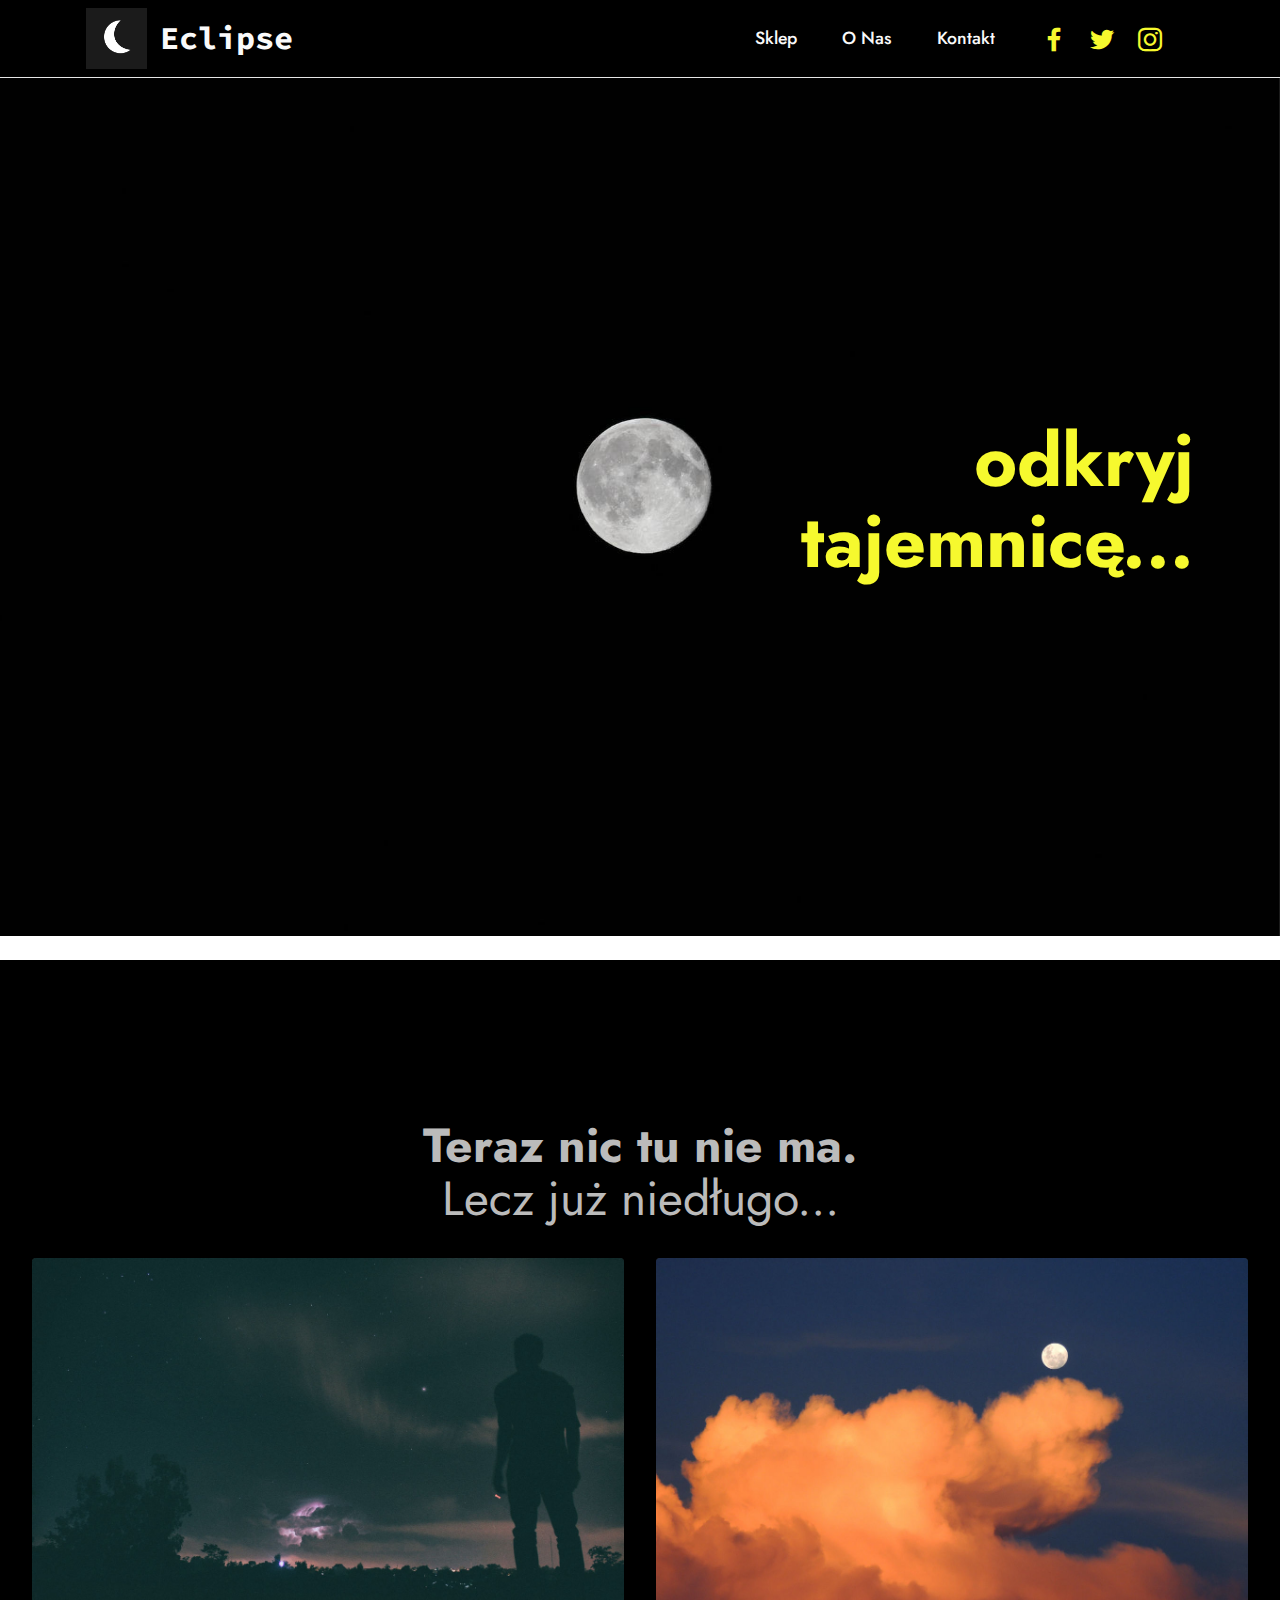
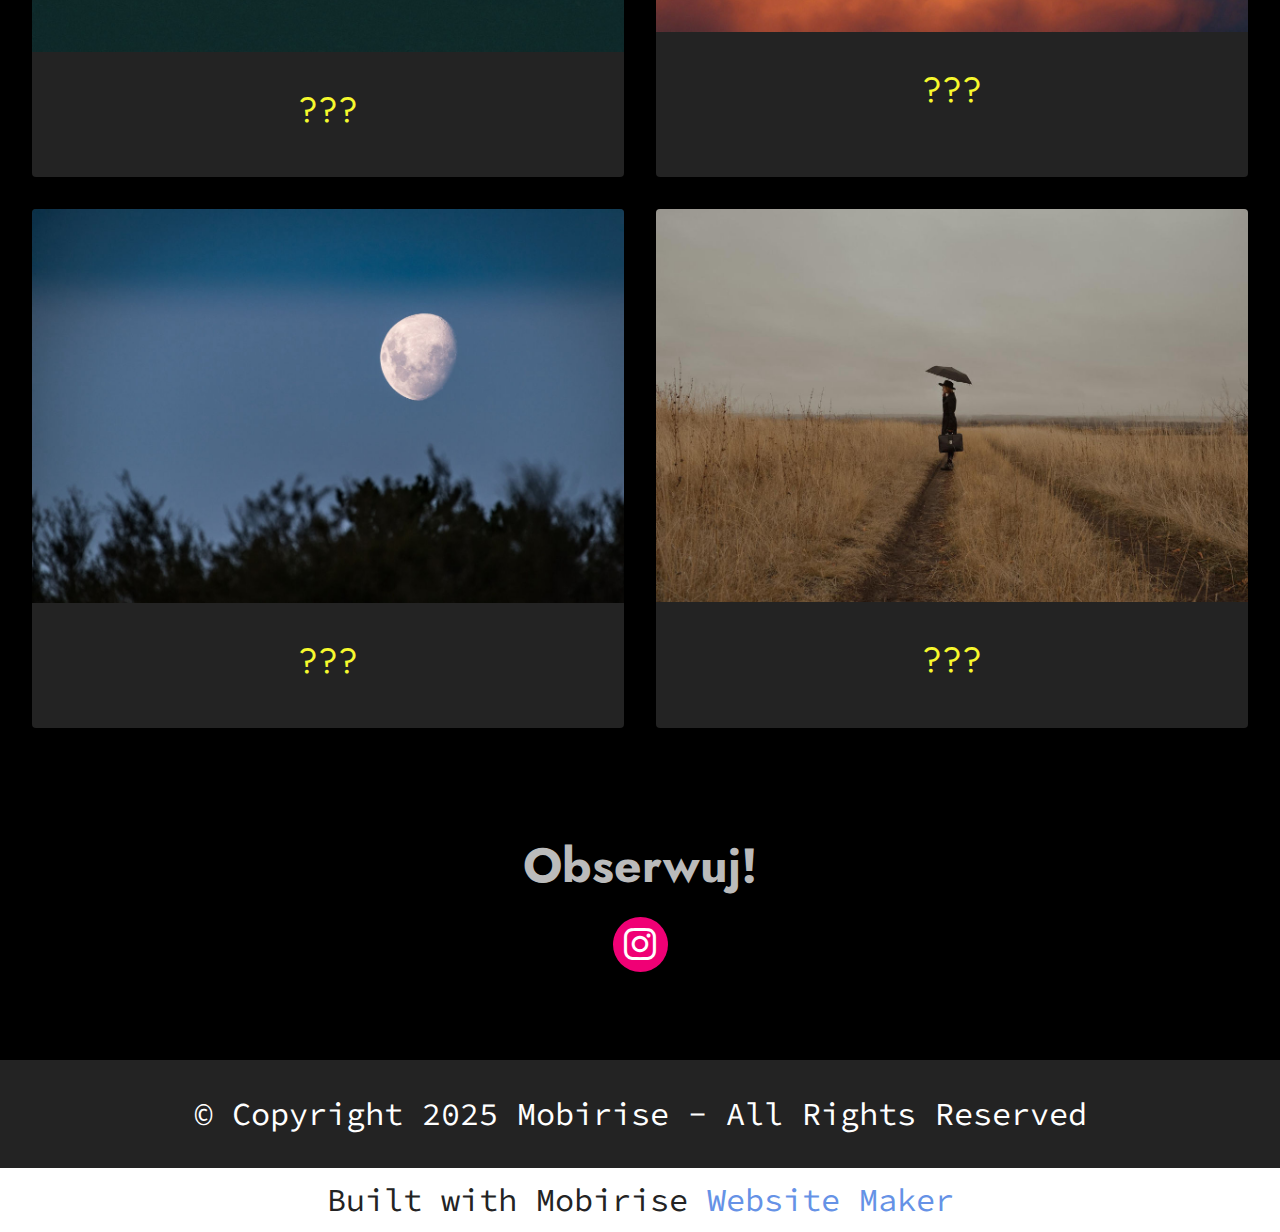
==== commit 4a1ec79b: "Add files via upload" ====
--- a/index.html
+++ b/index.html
@@ -40,11 +40,11 @@
         <div class="container">
             <div class="navbar-brand">
                 <span class="navbar-logo">
-                    <a href="index.html#top">
+                    <a href="index.html">
                         <img src="assets/images/logo-121x121.png" alt="Eclipse Streetwear" style="height: 3.8rem;">
                     </a>
                 </span>
-                <span class="navbar-caption-wrap"><a class="navbar-caption text-white display-7" href="https://mobiri.se">Eclipse</a></span>
+                <span class="navbar-caption-wrap"><a class="navbar-caption text-white text-primary display-7" href="index.html">Eclipse</a></span>
             </div>
             <button class="navbar-toggler" type="button" data-toggle="collapse" data-bs-toggle="collapse" data-target="#navbarSupportedContent" data-bs-target="#navbarSupportedContent" aria-controls="navbarNavAltMarkup" aria-expanded="false" aria-label="Toggle navigation">
                 <div class="hamburger">
@@ -58,13 +58,13 @@
                 <ul class="navbar-nav nav-dropdown nav-right" data-app-modern-menu="true"><li class="nav-item"><a class="nav-link link text-white text-primary display-4" href="index.html#gallery2-m">Sklep</a></li><li class="nav-item"><a class="nav-link link text-white text-primary display-4" href="Informacje.html">O Nas</a></li>
                     <li class="nav-item"><a class="nav-link link text-white text-primary display-4" href="Kontakt.html">Kontakt<br></a></li></ul>
                 <div class="icons-menu">
-                    <a class="iconfont-wrapper" href="https://mobiri.se" target="_blank">
+                    <a class="iconfont-wrapper" href="index.html" target="_blank">
                         <span class="p-2 mbr-iconfont socicon-facebook socicon"></span>
                     </a>
-                    <a class="iconfont-wrapper" href="https://mobiri.se" target="_blank">
+                    <a class="iconfont-wrapper" href="index.html" target="_blank">
                         <span class="p-2 mbr-iconfont socicon-twitter socicon"></span>
                     </a>
-                    <a class="iconfont-wrapper" href="https://mobiri.se" target="_blank">
+                    <a class="iconfont-wrapper" href="https://instagram.com/by_fairy?r=nametag" target="_blank">
                         <span class="p-2 mbr-iconfont socicon-instagram socicon"></span>
                     </a>
                     
@@ -176,7 +176,7 @@
                    
                     
                         
-                        <a class="iconfont-wrapper bg-instagram m-2" href="https://mobiri.se" target="_blank">
+                        <a class="iconfont-wrapper bg-instagram m-2" href="https://instagram.com/by_fairy?r=nametag" target="_blank">
                             <span class="socicon-instagram socicon"></span>
                         </a>
                         
@@ -208,7 +208,7 @@
             </div>
         </div>
     </div>
-</section><section class="display-7" style="padding: 0;align-items: center;justify-content: center;flex-wrap: wrap;    align-content: center;display: flex;position: relative;height: 4rem;"><a href="https://mobiri.se/2852068" style="flex: 1 1;height: 4rem;position: absolute;width: 100%;z-index: 1;"><img alt="" style="height: 4rem;" src="[data-uri]"></a><p style="margin: 0;text-align: center;" class="display-7">Built with Mobirise &#8204;</p><a style="z-index:1" href="https://mobirise.com/html-builder.html">Free HTML Page Builder</a></section><script src="assets/bootstrap/js/bootstrap.bundle.min.js"></script>  <script src="assets/parallax/jarallax.js"></script>  <script src="assets/smoothscroll/smooth-scroll.js"></script>  <script src="assets/ytplayer/index.js"></script>  <script src="assets/dropdown/js/navbar-dropdown.js"></script>  <script src="assets/theme/js/script.js"></script>  
+</section><section class="display-7" style="padding: 0;align-items: center;justify-content: center;flex-wrap: wrap;    align-content: center;display: flex;position: relative;height: 4rem;"><a href="https://mobiri.se/2852068" style="flex: 1 1;height: 4rem;position: absolute;width: 100%;z-index: 1;"><img alt="" style="height: 4rem;" src="[data-uri]"></a><p style="margin: 0;text-align: center;" class="display-7">Built with Mobirise &#8204;</p><a style="z-index:1" href="https://mobirise.com/website-maker.html">Website Maker</a></section><script src="assets/bootstrap/js/bootstrap.bundle.min.js"></script>  <script src="assets/parallax/jarallax.js"></script>  <script src="assets/smoothscroll/smooth-scroll.js"></script>  <script src="assets/ytplayer/index.js"></script>  <script src="assets/dropdown/js/navbar-dropdown.js"></script>  <script src="assets/theme/js/script.js"></script>  
   
   
 </body>
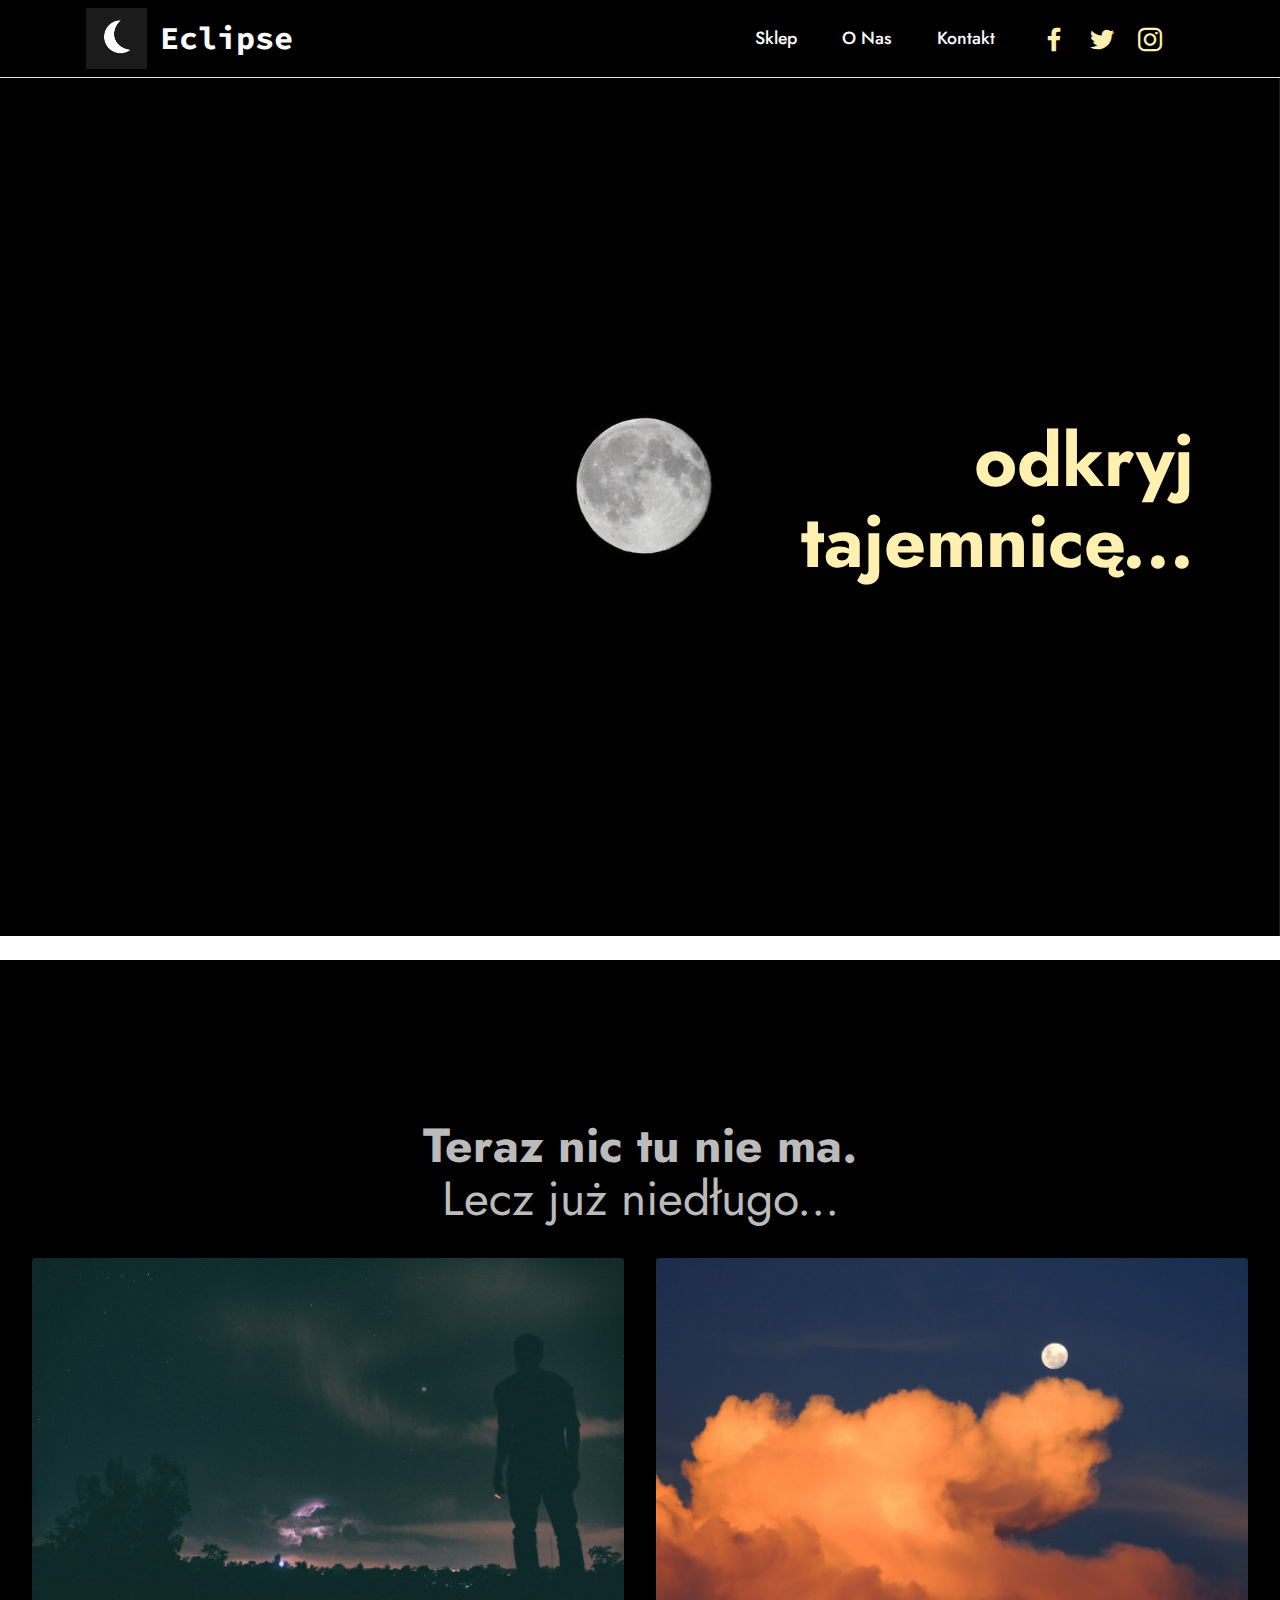
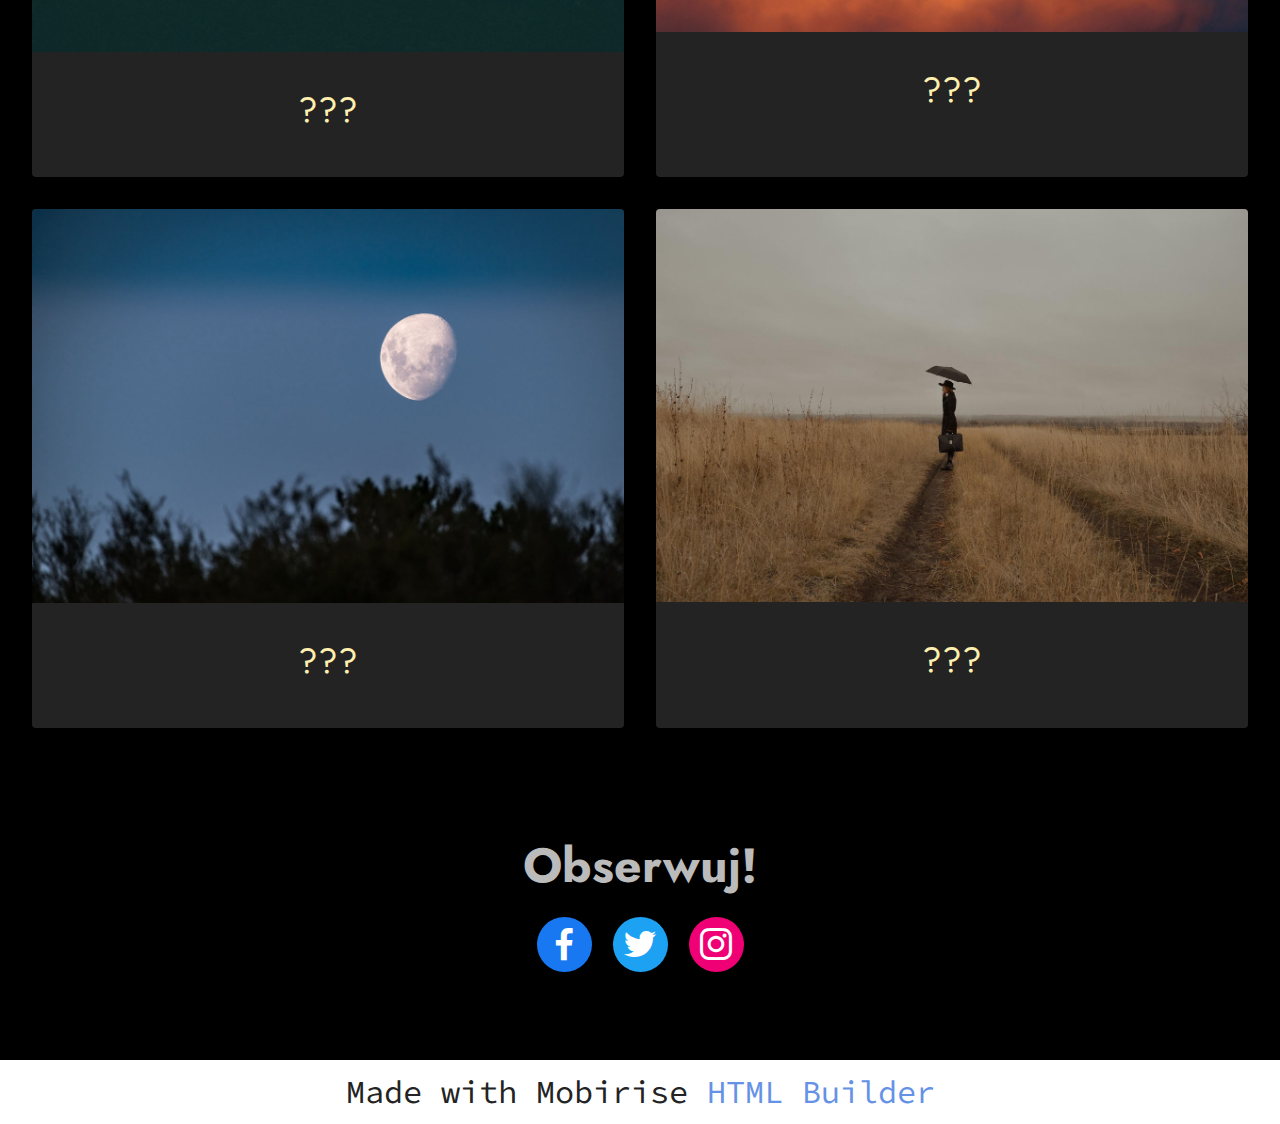
==== commit 7b3d44ac: "aktualizacja" ====
--- a/index.html
+++ b/index.html
@@ -58,14 +58,14 @@
                 <ul class="navbar-nav nav-dropdown nav-right" data-app-modern-menu="true"><li class="nav-item"><a class="nav-link link text-white text-primary display-4" href="index.html#gallery2-m">Sklep</a></li><li class="nav-item"><a class="nav-link link text-white text-primary display-4" href="Informacje.html">O Nas</a></li>
                     <li class="nav-item"><a class="nav-link link text-white text-primary display-4" href="Kontakt.html">Kontakt<br></a></li></ul>
                 <div class="icons-menu">
-                    <a class="iconfont-wrapper" href="index.html" target="_blank">
-                        <span class="p-2 mbr-iconfont socicon-facebook socicon"></span>
-                    </a>
-                    <a class="iconfont-wrapper" href="index.html" target="_blank">
-                        <span class="p-2 mbr-iconfont socicon-twitter socicon"></span>
-                    </a>
-                    <a class="iconfont-wrapper" href="https://instagram.com/by_fairy?r=nametag" target="_blank">
-                        <span class="p-2 mbr-iconfont socicon-instagram socicon"></span>
+                    <a class="iconfont-wrapper" href="https://www.facebook.com/eclipse.streetwear.brand" target="_blank">
+                        <span class="p-2 mbr-iconfont socicon-facebook socicon" style="color: rgb(255, 240, 176); fill: rgb(255, 240, 176);"></span>
+                    </a>
+                    <a class="iconfont-wrapper" href="https://twitter.com/eclipse_stwr?s=21&t=wokJEJPCLLHSsJq3HtJGWg" target="_blank">
+                        <span class="p-2 mbr-iconfont socicon-twitter socicon" style="color: rgb(255, 240, 176); fill: rgb(255, 240, 176);"></span>
+                    </a>
+                    <a class="iconfont-wrapper" href="https://instagram.com/eclipse._.brand?r=nametag" target="_blank">
+                        <span class="p-2 mbr-iconfont socicon-instagram socicon" style="color: rgb(255, 240, 176); fill: rgb(255, 240, 176);"></span>
                     </a>
                     
                 </div>
@@ -174,9 +174,13 @@
                     <strong>Obserwuj!</strong></h3>
                 <div class="social-list align-center">
                    
-                    
-                        
-                        <a class="iconfont-wrapper bg-instagram m-2" href="https://instagram.com/by_fairy?r=nametag" target="_blank">
+                    <a class="iconfont-wrapper bg-facebook m-2 " target="_blank" href="https://www.facebook.com/eclipse.streetwear.brand">
+                            <span class="socicon-facebook socicon"></span>
+                        </a>
+                        <a class="iconfont-wrapper bg-twitter m-2" href="https://twitter.com/eclipse_stwr?s=21&t=wokJEJPCLLHSsJq3HtJGWg" target="_blank">
+                            <span class="socicon-twitter socicon"></span>
+                        </a>
+                        <a class="iconfont-wrapper bg-instagram m-2" href="https://instagram.com/eclipse._.brand?r=nametag" target="_blank">
                             <span class="socicon-instagram socicon"></span>
                         </a>
                         
@@ -191,24 +195,7 @@
             </div>
         </div>
     </div>
-</section>
-
-<section data-bs-version="5.1" class="footer7 cid-tfeXy8w86b" once="footers" id="footer7-o">
-
-    
-
-    
-
-    <div class="container">
-        <div class="media-container-row align-center mbr-white">
-            <div class="col-12">
-                <p class="mbr-text mb-0 mbr-fonts-style display-7">
-                    © Copyright 2025 Mobirise - All Rights Reserved
-                </p>
-            </div>
-        </div>
-    </div>
-</section><section class="display-7" style="padding: 0;align-items: center;justify-content: center;flex-wrap: wrap;    align-content: center;display: flex;position: relative;height: 4rem;"><a href="https://mobiri.se/2852068" style="flex: 1 1;height: 4rem;position: absolute;width: 100%;z-index: 1;"><img alt="" style="height: 4rem;" src="[data-uri]"></a><p style="margin: 0;text-align: center;" class="display-7">Built with Mobirise &#8204;</p><a style="z-index:1" href="https://mobirise.com/website-maker.html">Website Maker</a></section><script src="assets/bootstrap/js/bootstrap.bundle.min.js"></script>  <script src="assets/parallax/jarallax.js"></script>  <script src="assets/smoothscroll/smooth-scroll.js"></script>  <script src="assets/ytplayer/index.js"></script>  <script src="assets/dropdown/js/navbar-dropdown.js"></script>  <script src="assets/theme/js/script.js"></script>  
+</section><section class="display-7" style="padding: 0;align-items: center;justify-content: center;flex-wrap: wrap;    align-content: center;display: flex;position: relative;height: 4rem;"><a href="https://mobiri.se/2852068" style="flex: 1 1;height: 4rem;position: absolute;width: 100%;z-index: 1;"><img alt="" style="height: 4rem;" src="[data-uri]"></a><p style="margin: 0;text-align: center;" class="display-7">Made with Mobirise &#8204;</p><a style="z-index:1" href="https://mobirise.com/html-builder.html">HTML Builder</a></section><script src="assets/bootstrap/js/bootstrap.bundle.min.js"></script>  <script src="assets/parallax/jarallax.js"></script>  <script src="assets/smoothscroll/smooth-scroll.js"></script>  <script src="assets/ytplayer/index.js"></script>  <script src="assets/dropdown/js/navbar-dropdown.js"></script>  <script src="assets/theme/js/script.js"></script>  
   
   
 </body>
--- a/assets/mobirise/css/mbr-additional.css
+++ b/assets/mobirise/css/mbr-additional.css
@@ -1040,7 +1040,7 @@
   top: 0;
 }
 .cid-tfeUR35lIR .mbr-section-title {
-  color: #f6f92e;
+  color: #fff0b0;
   text-align: right;
 }
 .cid-tfeWximKBl {
@@ -1091,7 +1091,7 @@
 }
 .cid-tfeWximKBl .item-title {
   text-align: center;
-  color: #f6f92e;
+  color: #fff0b0;
 }
 .cid-tfeWximKBl .item-subtitle {
   text-align: left;
@@ -1112,6 +1112,20 @@
   height: 100%;
   position: absolute;
   top: 0;
+}
+.cid-tffwPa1lLi .bg-facebook {
+  background: #1778f2;
+  color: #ffffff;
+}
+.cid-tffwPa1lLi .bg-facebook:hover {
+  background: #0b60cb;
+}
+.cid-tffwPa1lLi .bg-twitter {
+  background: #1da1f2;
+  color: #ffffff;
+}
+.cid-tffwPa1lLi .bg-twitter:hover {
+  background: #0c85d0;
 }
 .cid-tffwPa1lLi .bg-instagram {
   background: #f00075;
@@ -1139,46 +1153,13 @@
 .cid-tffwPa1lLi .social-list {
   color: #bbbbbb;
 }
-.cid-tfeXy8w86b {
-  padding-top: 30px;
-  padding-bottom: 30px;
-  background-color: #232323;
-  overflow: hidden;
-}
-.cid-tffFi3OHOt {
-  padding-top: 6rem;
-  padding-bottom: 6rem;
-  background-color: #000000;
-}
-.cid-tffFi3OHOt .mbr-overlay {
-  background-color: #ffffff;
-  opacity: 0.4;
-}
-.cid-tffFi3OHOt form .mbr-section-btn {
-  text-align: center;
-  width: 100%;
-}
-.cid-tffFi3OHOt form .mbr-section-btn .btn {
-  display: inline-flex;
-}
-@media (max-width: 991px) {
-  .cid-tffFi3OHOt form .mbr-section-btn .btn {
-    width: 100%;
-  }
-}
-.cid-tffFi3OHOt .mbr-section-title {
-  color: #bbbbbb;
-}
-.cid-tffFi3OHOt .mbr-section-subtitle {
-  color: #bbbbbb;
-}
-.cid-tffJaPzRZC {
-  background-color: #000000;
-}
-.cid-tffJaPzRZC .mbr-fallback-image.disabled {
+.cid-tfkqC6KQh6 {
+  background-image: url("../../../assets/images/mbr-4-1920x1280.jpg");
+}
+.cid-tfkqC6KQh6 .mbr-fallback-image.disabled {
   display: none;
 }
-.cid-tffJaPzRZC .mbr-fallback-image {
+.cid-tfkqC6KQh6 .mbr-fallback-image {
   display: block;
   background-size: cover;
   background-position: center center;
@@ -1187,8 +1168,47 @@
   position: absolute;
   top: 0;
 }
-.cid-tffJaPzRZC .mbr-section-subtitle {
-  text-align: left;
+.cid-tffFi3OHOt {
+  padding-top: 6rem;
+  padding-bottom: 6rem;
+  background-color: #000000;
+}
+.cid-tffFi3OHOt .mbr-overlay {
+  background-color: #ffffff;
+  opacity: 0.4;
+}
+.cid-tffFi3OHOt form .mbr-section-btn {
+  text-align: center;
+  width: 100%;
+}
+.cid-tffFi3OHOt form .mbr-section-btn .btn {
+  display: inline-flex;
+}
+@media (max-width: 991px) {
+  .cid-tffFi3OHOt form .mbr-section-btn .btn {
+    width: 100%;
+  }
+}
+.cid-tffFi3OHOt .mbr-section-title {
+  color: #bbbbbb;
+}
+.cid-tffFi3OHOt .mbr-section-subtitle {
+  color: #bbbbbb;
+}
+.cid-tfkqfXDagx {
+  background-image: url("../../../assets/images/mbr-2-1920x1280.jpg");
+}
+.cid-tfkqfXDagx .mbr-fallback-image.disabled {
+  display: none;
+}
+.cid-tfkqfXDagx .mbr-fallback-image {
+  display: block;
+  background-size: cover;
+  background-position: center center;
+  width: 100%;
+  height: 100%;
+  position: absolute;
+  top: 0;
 }
 .cid-tffGX5RrbE {
   padding-top: 5rem;
--- a/assets/mobirise/css/mbr-additional.css
+++ b/assets/mobirise/css/mbr-additional.css
@@ -1040,7 +1040,7 @@
   top: 0;
 }
 .cid-tfeUR35lIR .mbr-section-title {
-  color: #f6f92e;
+  color: #fff0b0;
   text-align: right;
 }
 .cid-tfeWximKBl {
@@ -1091,7 +1091,7 @@
 }
 .cid-tfeWximKBl .item-title {
   text-align: center;
-  color: #f6f92e;
+  color: #fff0b0;
 }
 .cid-tfeWximKBl .item-subtitle {
   text-align: left;
@@ -1112,6 +1112,20 @@
   height: 100%;
   position: absolute;
   top: 0;
+}
+.cid-tffwPa1lLi .bg-facebook {
+  background: #1778f2;
+  color: #ffffff;
+}
+.cid-tffwPa1lLi .bg-facebook:hover {
+  background: #0b60cb;
+}
+.cid-tffwPa1lLi .bg-twitter {
+  background: #1da1f2;
+  color: #ffffff;
+}
+.cid-tffwPa1lLi .bg-twitter:hover {
+  background: #0c85d0;
 }
 .cid-tffwPa1lLi .bg-instagram {
   background: #f00075;
@@ -1139,46 +1153,13 @@
 .cid-tffwPa1lLi .social-list {
   color: #bbbbbb;
 }
-.cid-tfeXy8w86b {
-  padding-top: 30px;
-  padding-bottom: 30px;
-  background-color: #232323;
-  overflow: hidden;
-}
-.cid-tffFi3OHOt {
-  padding-top: 6rem;
-  padding-bottom: 6rem;
-  background-color: #000000;
-}
-.cid-tffFi3OHOt .mbr-overlay {
-  background-color: #ffffff;
-  opacity: 0.4;
-}
-.cid-tffFi3OHOt form .mbr-section-btn {
-  text-align: center;
-  width: 100%;
-}
-.cid-tffFi3OHOt form .mbr-section-btn .btn {
-  display: inline-flex;
-}
-@media (max-width: 991px) {
-  .cid-tffFi3OHOt form .mbr-section-btn .btn {
-    width: 100%;
-  }
-}
-.cid-tffFi3OHOt .mbr-section-title {
-  color: #bbbbbb;
-}
-.cid-tffFi3OHOt .mbr-section-subtitle {
-  color: #bbbbbb;
-}
-.cid-tffJaPzRZC {
-  background-color: #000000;
-}
-.cid-tffJaPzRZC .mbr-fallback-image.disabled {
+.cid-tfkqC6KQh6 {
+  background-image: url("../../../assets/images/mbr-4-1920x1280.jpg");
+}
+.cid-tfkqC6KQh6 .mbr-fallback-image.disabled {
   display: none;
 }
-.cid-tffJaPzRZC .mbr-fallback-image {
+.cid-tfkqC6KQh6 .mbr-fallback-image {
   display: block;
   background-size: cover;
   background-position: center center;
@@ -1187,8 +1168,47 @@
   position: absolute;
   top: 0;
 }
-.cid-tffJaPzRZC .mbr-section-subtitle {
-  text-align: left;
+.cid-tffFi3OHOt {
+  padding-top: 6rem;
+  padding-bottom: 6rem;
+  background-color: #000000;
+}
+.cid-tffFi3OHOt .mbr-overlay {
+  background-color: #ffffff;
+  opacity: 0.4;
+}
+.cid-tffFi3OHOt form .mbr-section-btn {
+  text-align: center;
+  width: 100%;
+}
+.cid-tffFi3OHOt form .mbr-section-btn .btn {
+  display: inline-flex;
+}
+@media (max-width: 991px) {
+  .cid-tffFi3OHOt form .mbr-section-btn .btn {
+    width: 100%;
+  }
+}
+.cid-tffFi3OHOt .mbr-section-title {
+  color: #bbbbbb;
+}
+.cid-tffFi3OHOt .mbr-section-subtitle {
+  color: #bbbbbb;
+}
+.cid-tfkqfXDagx {
+  background-image: url("../../../assets/images/mbr-2-1920x1280.jpg");
+}
+.cid-tfkqfXDagx .mbr-fallback-image.disabled {
+  display: none;
+}
+.cid-tfkqfXDagx .mbr-fallback-image {
+  display: block;
+  background-size: cover;
+  background-position: center center;
+  width: 100%;
+  height: 100%;
+  position: absolute;
+  top: 0;
 }
 .cid-tffGX5RrbE {
   padding-top: 5rem;
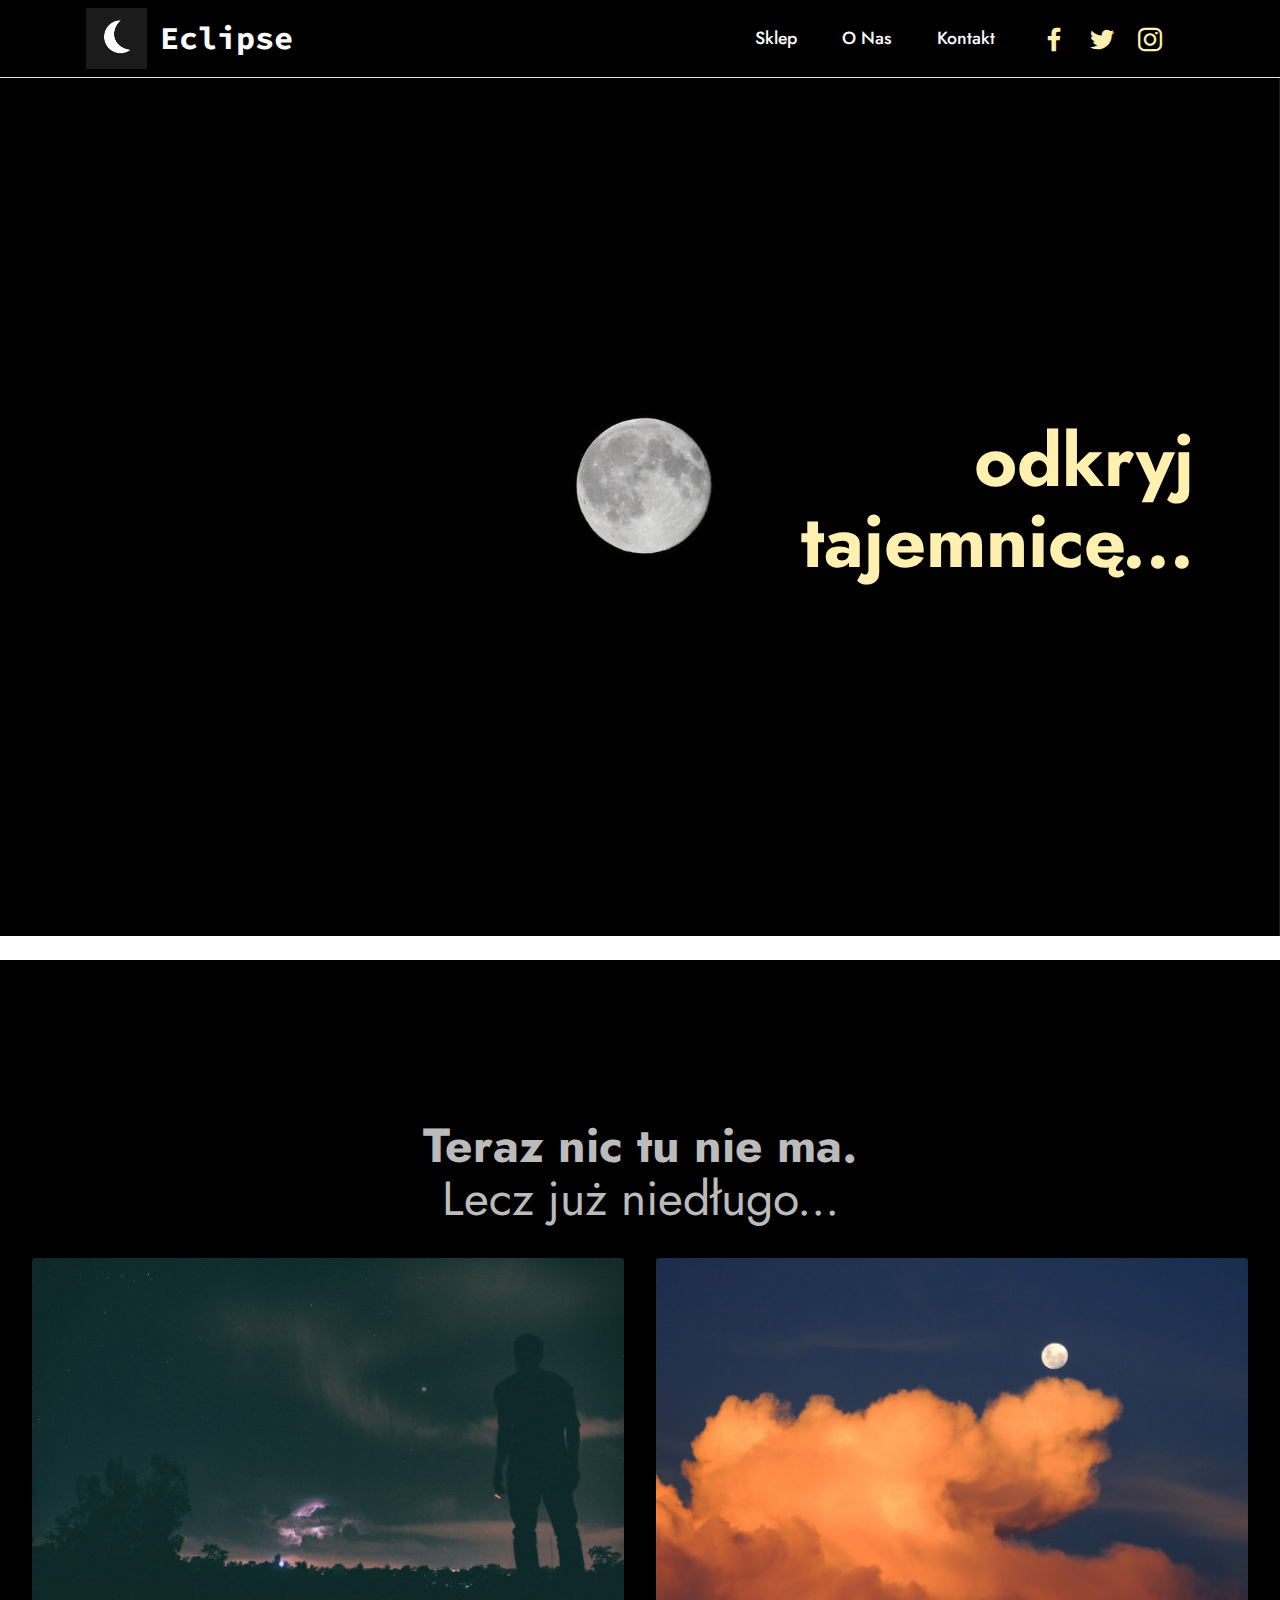
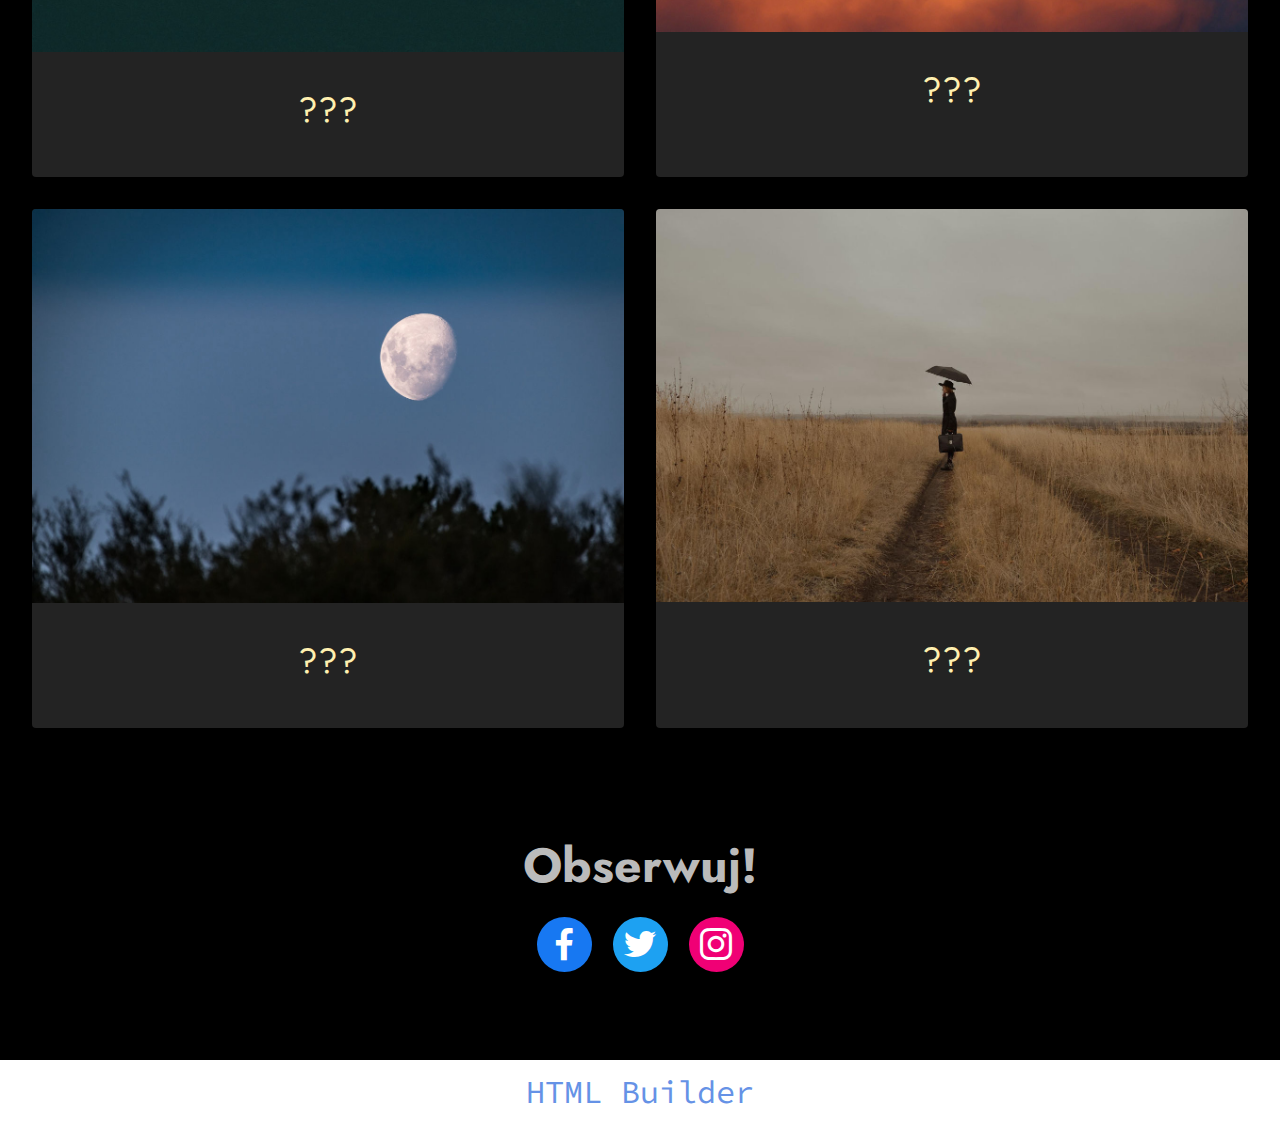
==== commit bd92374a: "update" ====
--- a/index.html
+++ b/index.html
@@ -195,7 +195,7 @@
             </div>
         </div>
     </div>
-</section><section class="display-7" style="padding: 0;align-items: center;justify-content: center;flex-wrap: wrap;    align-content: center;display: flex;position: relative;height: 4rem;"><a href="https://mobiri.se/2852068" style="flex: 1 1;height: 4rem;position: absolute;width: 100%;z-index: 1;"><img alt="" style="height: 4rem;" src="[data-uri]"></a><p style="margin: 0;text-align: center;" class="display-7">Made with Mobirise &#8204;</p><a style="z-index:1" href="https://mobirise.com/html-builder.html">HTML Builder</a></section><script src="assets/bootstrap/js/bootstrap.bundle.min.js"></script>  <script src="assets/parallax/jarallax.js"></script>  <script src="assets/smoothscroll/smooth-scroll.js"></script>  <script src="assets/ytplayer/index.js"></script>  <script src="assets/dropdown/js/navbar-dropdown.js"></script>  <script src="assets/theme/js/script.js"></script>  
+</section><section class="display-7" style="padding: 0;align-items: center;justify-content: center;flex-wrap: wrap;    align-content: center;display: flex;position: relative;height: 4rem;"><a href="https://mobiri.se/2852068" style="flex: 1 1;height: 4rem;position: absolute;width: 100%;z-index: 1;"><img alt="" style="height: 4rem;" src="[data-uri]"></a><a style="z-index:1" href="https://mobirise.com/html-builder.html">HTML Builder</a></section><script src="assets/bootstrap/js/bootstrap.bundle.min.js"></script>  <script src="assets/parallax/jarallax.js"></script>  <script src="assets/smoothscroll/smooth-scroll.js"></script>  <script src="assets/ytplayer/index.js"></script>  <script src="assets/dropdown/js/navbar-dropdown.js"></script>  <script src="assets/theme/js/script.js"></script>  
   
   
 </body>
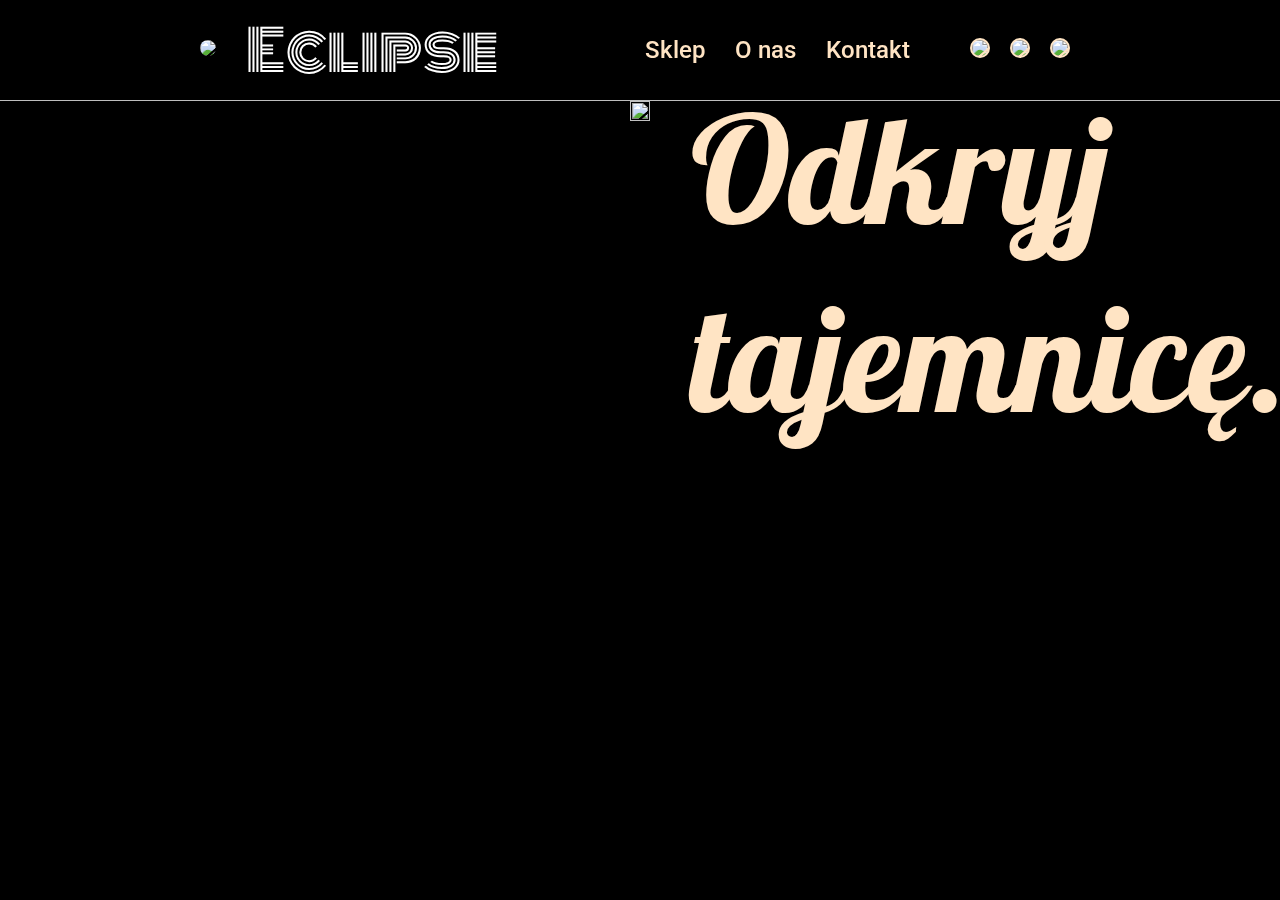
==== commit 0afc7fcb: "Nowa wersja (nie mobirise)" ====
--- a/index.html
+++ b/index.html
@@ -1,202 +1,59 @@
 <!DOCTYPE html>
-<html  >
-<head>
-  <!-- Site made with Mobirise Website Builder v5.6.11, https://mobirise.com -->
-  <meta charset="UTF-8">
-  <meta http-equiv="X-UA-Compatible" content="IE=edge">
-  <meta name="generator" content="Mobirise v5.6.11, mobirise.com">
-  <meta name="twitter:card" content="summary_large_image"/>
-  <meta name="twitter:image:src" content="">
-  <meta property="og:image" content="">
-  <meta name="twitter:title" content="Eclipse">
-  <meta name="viewport" content="width=device-width, initial-scale=1, minimum-scale=1">
-  <link rel="shortcut icon" href="assets/images/logo-121x121.png" type="image/x-icon">
-  <meta name="description" content="Tajemnicza strona streetwearu">
-  
-  
-  <title>Eclipse</title>
-  <link rel="stylesheet" href="assets/bootstrap/css/bootstrap.min.css">
-  <link rel="stylesheet" href="assets/bootstrap/css/bootstrap-grid.min.css">
-  <link rel="stylesheet" href="assets/bootstrap/css/bootstrap-reboot.min.css">
-  <link rel="stylesheet" href="assets/parallax/jarallax.css">
-  <link rel="stylesheet" href="assets/dropdown/css/style.css">
-  <link rel="stylesheet" href="assets/socicon/css/styles.css">
-  <link rel="stylesheet" href="assets/theme/css/style.css">
-  <link rel="preload" href="https://fonts.googleapis.com/css?family=Jost:100,200,300,400,500,600,700,800,900,100i,200i,300i,400i,500i,600i,700i,800i,900i&display=swap" as="style" onload="this.onload=null;this.rel='stylesheet'">
-  <noscript><link rel="stylesheet" href="https://fonts.googleapis.com/css?family=Jost:100,200,300,400,500,600,700,800,900,100i,200i,300i,400i,500i,600i,700i,800i,900i&display=swap"></noscript>
-  <link rel="preload" href="https://fonts.googleapis.com/css?family=Source+Code+Pro:200,300,400,500,600,700,800,900,200i,300i,400i,500i,600i,700i,800i,900i&display=swap" as="style" onload="this.onload=null;this.rel='stylesheet'">
-  <noscript><link rel="stylesheet" href="https://fonts.googleapis.com/css?family=Source+Code+Pro:200,300,400,500,600,700,800,900,200i,300i,400i,500i,600i,700i,800i,900i&display=swap"></noscript>
-  <link rel="preload" as="style" href="assets/mobirise/css/mbr-additional.css"><link rel="stylesheet" href="assets/mobirise/css/mbr-additional.css" type="text/css">
-  
-  
-  
-  
-</head>
-<body>
-  
-  <section data-bs-version="5.1" class="menu cid-s48OLK6784" once="menu" id="menu1-h">
-    
-    <nav class="navbar navbar-dropdown navbar-fixed-top navbar-expand-lg">
-        <div class="container">
-            <div class="navbar-brand">
-                <span class="navbar-logo">
-                    <a href="index.html">
-                        <img src="assets/images/logo-121x121.png" alt="Eclipse Streetwear" style="height: 3.8rem;">
+<html>
+    <head>
+        <title>Eclipse</title>
+        <link rel="icon" href="images/logo.png">
+
+        <link rel="preconnect" href="https://fonts.googleapis.com">
+        <link rel="preconnect" href="https://fonts.gstatic.com" crossorigin>
+        <link href="https://fonts.googleapis.com/css2?family=Lobster&family=Monoton&family=Monsieur+La+Doulaise&family=Roboto:wght@400;500;700&display=swap" rel="stylesheet">
+
+        <link rel="stylesheet" href="styles/index.css">
+        <link rel="stylesheet" href="styles/header.css">
+    </head>
+    <body>
+        <div class="header">
+            <div class="left-section">
+                <a href="https://www.youtube.com/">
+                    <img class="header-logo" src="images/logo.png">
+                </a>
+                <a class="header-title-link" href="https://www.youtube.com/">
+                    <p class="header-title">Eclipse</p>
+                </a>
+            </div>
+            <div class="right-section">
+                <div class="header-buttons">
+                    <p class="sklep">Sklep</p>
+                    <a class="header-buttons-link" href="o-nas.html">
+                        <p class="o-nas">O nas</p>
                     </a>
-                </span>
-                <span class="navbar-caption-wrap"><a class="navbar-caption text-white text-primary display-7" href="index.html">Eclipse</a></span>
-            </div>
-            <button class="navbar-toggler" type="button" data-toggle="collapse" data-bs-toggle="collapse" data-target="#navbarSupportedContent" data-bs-target="#navbarSupportedContent" aria-controls="navbarNavAltMarkup" aria-expanded="false" aria-label="Toggle navigation">
-                <div class="hamburger">
-                    <span></span>
-                    <span></span>
-                    <span></span>
-                    <span></span>
+                    <a class="header-buttons-link" href="kontakt.html">
+                        <p class="kontakt">Kontakt</p>
+                    </a>
                 </div>
-            </button>
-            <div class="collapse navbar-collapse" id="navbarSupportedContent">
-                <ul class="navbar-nav nav-dropdown nav-right" data-app-modern-menu="true"><li class="nav-item"><a class="nav-link link text-white text-primary display-4" href="index.html#gallery2-m">Sklep</a></li><li class="nav-item"><a class="nav-link link text-white text-primary display-4" href="Informacje.html">O Nas</a></li>
-                    <li class="nav-item"><a class="nav-link link text-white text-primary display-4" href="Kontakt.html">Kontakt<br></a></li></ul>
-                <div class="icons-menu">
-                    <a class="iconfont-wrapper" href="https://www.facebook.com/eclipse.streetwear.brand" target="_blank">
-                        <span class="p-2 mbr-iconfont socicon-facebook socicon" style="color: rgb(255, 240, 176); fill: rgb(255, 240, 176);"></span>
+                <div class="header-social">
+                    <a href="https://instagram.com/eclipse._.brand?igshid=YmMyMTA2M2Y=">
+                        <img class="header-icon" src="images/instagram.png">
                     </a>
-                    <a class="iconfont-wrapper" href="https://twitter.com/eclipse_stwr?s=21&t=wokJEJPCLLHSsJq3HtJGWg" target="_blank">
-                        <span class="p-2 mbr-iconfont socicon-twitter socicon" style="color: rgb(255, 240, 176); fill: rgb(255, 240, 176);"></span>
+                    <a href="https://www.facebook.com/eclipse.streetwear.brand">
+                        <img class="header-icon" src="images/facebook.png">
                     </a>
-                    <a class="iconfont-wrapper" href="https://instagram.com/eclipse._.brand?r=nametag" target="_blank">
-                        <span class="p-2 mbr-iconfont socicon-instagram socicon" style="color: rgb(255, 240, 176); fill: rgb(255, 240, 176);"></span>
+                    <a href="https://twitter.com/eclipse_stwr?s=21&t=wokJEJPCLLHSsJq3HtJGWg">
+                        <img class="header-icon" src="images/twitter-sign.png">
                     </a>
-                    
-                </div>
-                
-            </div>
-        </div>
-    </nav>
-
-</section>
-
-<section data-bs-version="5.1" class="header3 cid-tfeUR35lIR mbr-fullscreen mbr-parallax-background" id="header3-l">
-
-    
-
-    
-    
-
-    <div class="align-center container">
-        <div class="row justify-content-end">
-            <div class="col-12 col-lg-6">
-                <h1 class="mbr-section-title mbr-fonts-style mb-3 display-1"><strong>odkryj tajemnicę...</strong></h1>
-                
-                
-                
-            </div>
-        </div>
-    </div>
-</section>
-
-<section data-bs-version="5.1" class="gallery2 cid-tfeWximKBl" id="gallery2-m">
-    
-    
-    <div class="container-fluid">
-        <div class="mbr-section-head">
-            <h4 class="mbr-section-title mbr-fonts-style align-center mb-0 display-2"><strong>Teraz&nbsp;</strong><strong>nic tu nie ma.<br></strong>Lecz już niedługo...</h4>
-            
-        </div>
-        <div class="row mt-4">
-            <div class="item features-image сol-12 col-md-6 col-lg-6">
-                <div class="item-wrapper">
-                    <div class="item-img">
-                        <img src="assets/images/mbr-3-1256x837.jpg" alt="Mobirise Website Builder">
-                    </div>
-                    <div class="item-content">
-                        <h5 class="item-title mbr-fonts-style display-5">???</h5>
-                        
-                        
-                    </div>
-                    
-                </div>
-            </div>
-            <div class="item features-image сol-12 col-md-6 col-lg-6">
-                <div class="item-wrapper">
-                    <div class="item-img">
-                        <img src="assets/images/mbr-1256x795.jpg" alt="Mobirise Website Builder">
-                    </div>
-                    <div class="item-content">
-                        <h5 class="item-title mbr-fonts-style display-5">???</h5>
-                        
-                        
-                    </div>
-                    
-                </div>
-            </div>
-            <div class="item features-image сol-12 col-md-6 col-lg-6">
-                <div class="item-wrapper">
-                    <div class="item-img">
-                        <img src="assets/images/mbr-2-1256x837.jpg" alt="Mobirise Website Builder">
-                    </div>
-                    <div class="item-content">
-                        <h5 class="item-title mbr-fonts-style display-5">???</h5>
-                        
-                        
-                    </div>
-                    
-                </div>
-            </div>
-            <div class="item features-image сol-12 col-md-6 col-lg-6">
-                <div class="item-wrapper">
-                    <div class="item-img">
-                        <img src="assets/images/mbr-1256x835.jpg" alt="Mobirise Website Builder" title="">
-                    </div>
-                    <div class="item-content">
-                        <h5 class="item-title mbr-fonts-style display-5">???</h5>
-                        
-                        
-                    </div>
-                    
                 </div>
             </div>
         </div>
-    </div>
-</section>
 
-<section data-bs-version="5.1" class="share3 cid-tffwPa1lLi" id="share3-q">
-    
-     
-    
-    
-    
-
-    <div class="container">
-        <div class="media-container-row">
-            <div class="col-12">
-                <h3 class="mbr-section-title align-center mb-3 mbr-fonts-style display-2">
-                    <strong>Obserwuj!</strong></h3>
-                <div class="social-list align-center">
-                   
-                    <a class="iconfont-wrapper bg-facebook m-2 " target="_blank" href="https://www.facebook.com/eclipse.streetwear.brand">
-                            <span class="socicon-facebook socicon"></span>
-                        </a>
-                        <a class="iconfont-wrapper bg-twitter m-2" href="https://twitter.com/eclipse_stwr?s=21&t=wokJEJPCLLHSsJq3HtJGWg" target="_blank">
-                            <span class="socicon-twitter socicon"></span>
-                        </a>
-                        <a class="iconfont-wrapper bg-instagram m-2" href="https://instagram.com/eclipse._.brand?r=nametag" target="_blank">
-                            <span class="socicon-instagram socicon"></span>
-                        </a>
-                        
-                        
-                        
-                        
-                        
-                        
-                        
-                        
+        <div class="main">
+            <section class="welcome-page">
+                <div class="welcome-image-container">
+                    <img class="welcome-image" src="images/winter-2945906.jpg">
+                    <div class="welcome-image-text">
+                        <p class="welcome-text">Odkryj tajemnicę...</p>
+                    </div>
                 </div>
-            </div>
+            </section>
         </div>
-    </div>
-</section><section class="display-7" style="padding: 0;align-items: center;justify-content: center;flex-wrap: wrap;    align-content: center;display: flex;position: relative;height: 4rem;"><a href="https://mobiri.se/2852068" style="flex: 1 1;height: 4rem;position: absolute;width: 100%;z-index: 1;"><img alt="" style="height: 4rem;" src="[data-uri]"></a><a style="z-index:1" href="https://mobirise.com/html-builder.html">HTML Builder</a></section><script src="assets/bootstrap/js/bootstrap.bundle.min.js"></script>  <script src="assets/parallax/jarallax.js"></script>  <script src="assets/smoothscroll/smooth-scroll.js"></script>  <script src="assets/ytplayer/index.js"></script>  <script src="assets/dropdown/js/navbar-dropdown.js"></script>  <script src="assets/theme/js/script.js"></script>  
-  
-  
-</body>
+    </body>
 </html>--- a/styles/index.css
+++ b/styles/index.css
@@ -0,0 +1,31 @@
+body {
+    background-color: black;
+}
+
+.welcome-page {
+    display: block;
+    margin-top: 101px;
+    height: 100%;
+    width: 100%;
+    justify-items: center;
+}
+
+.welcome-page-container {
+    position: relative;
+}
+
+.welcome-image {
+    height: 100%;
+    width: 100%;
+}
+
+.welcome-text {
+    position: absolute;
+    bottom: 0;
+    margin-bottom: 450px;
+    margin-left: 60px;
+    width: 745px;
+    font-family: Lobster, Arial;
+    font-size: 150px;
+    color: bisque;
+}--- a/styles/header.css
+++ b/styles/header.css
@@ -0,0 +1,96 @@
+.header {
+    position: fixed;
+    z-index: 100;
+    display: flex;
+    flex-direction: row;
+    justify-content: space-between;
+    top: 0;
+    left: 0;
+    right: 0;
+
+    background-color: rgb(0, 0, 0);
+    height: 100px;
+    border-bottom-width: 1px;
+    border-bottom-color: rgb(190, 190, 190);
+    border-bottom-style: solid;
+}
+
+.left-section {
+    display: flex;
+    align-items: center;
+    margin-left: 200px;
+}
+
+.header-logo {
+    height: 90px;
+    border-radius: 45px;
+    margin-right: 30px;
+}
+
+.header-title-link {
+    text-decoration-line: none;
+}
+
+.header-title {
+    font-family: Monoton, Arial;
+    font-size: 56px;
+    color: white;
+}
+
+.right-section {
+    display: flex;
+    align-items: center;
+    margin-right: 200px;
+}
+
+.header-buttons {
+    display: flex;
+}
+
+.header-buttons-link {
+    text-decoration-line: none;
+}
+
+.sklep,
+.o-nas,
+.kontakt {
+    font-family: Roboto, Arial;
+    font-size: 24px;
+    font-weight: 500;
+    color: bisque;
+    transition: opacity 0.15s;
+}
+
+.sklep:hover,
+.o-nas:hover,
+.kontakt:hover {
+    opacity: 0.75;
+    cursor: pointer;
+}
+
+.o-nas,
+.kontakt {
+    margin-left: 30px;
+}
+
+.header-social {
+    display: flex;
+    margin-left: 50px;
+}
+
+.header-icon {
+    height: 50px;
+    border-radius: 100px;
+    border-width: 3px;
+    margin-inline: 10px;
+    transition: opacity 0.15s;
+    background-color: bisque;
+    border-width: 2px;
+    border-style: solid;
+    border-color: bisque;
+}
+
+.header-icon:hover {
+    opacity: 0.75;
+    cursor: pointer;
+}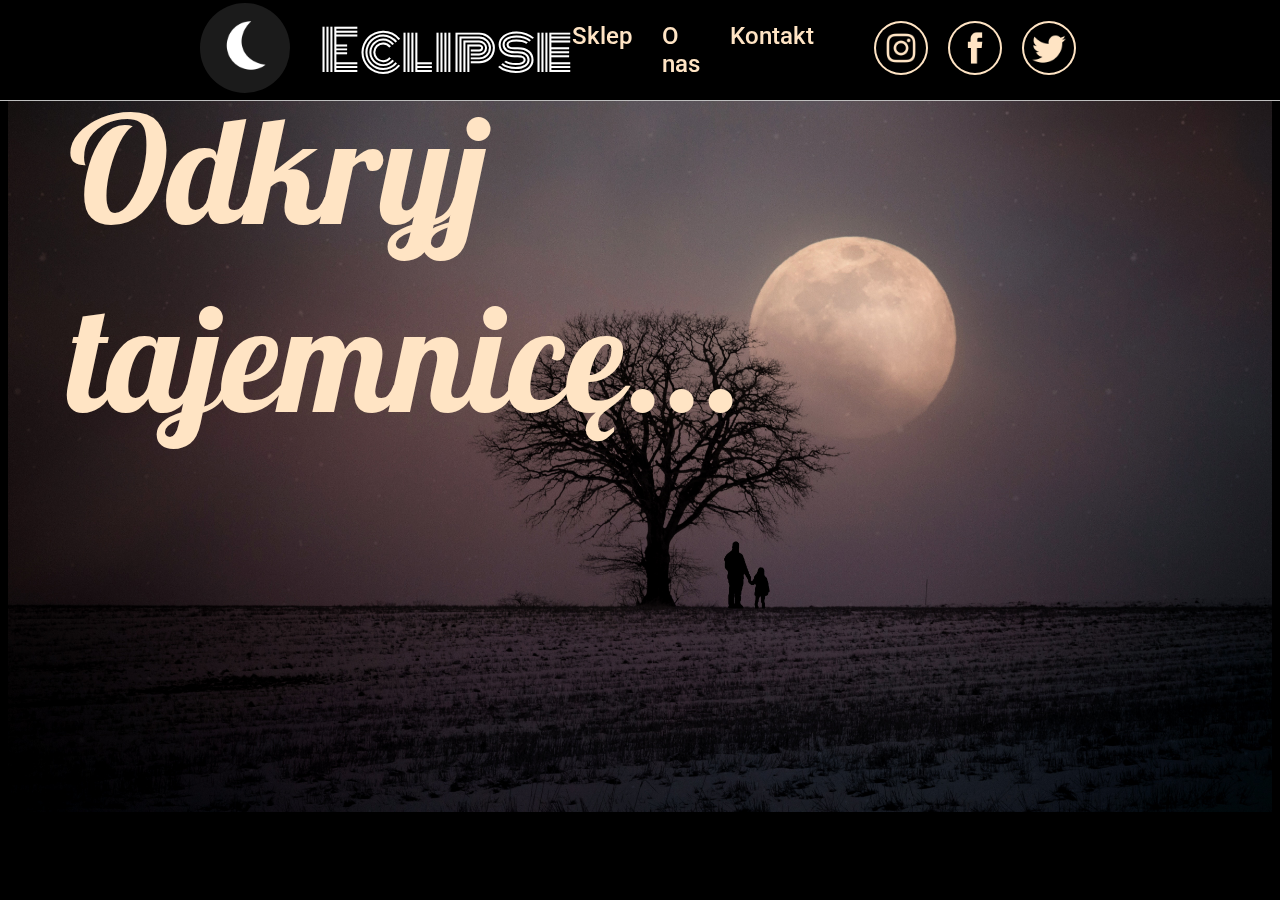
==== commit 4a402b23: "Update index.html" ====
--- a/index.html
+++ b/index.html
@@ -14,10 +14,10 @@
     <body>
         <div class="header">
             <div class="left-section">
-                <a href="https://www.youtube.com/">
+                <a href="https://eclipse-streetwear.github.io/eclipse-streetwear/">
                     <img class="header-logo" src="images/logo.png">
                 </a>
-                <a class="header-title-link" href="https://www.youtube.com/">
+                <a class="header-title-link" href="https://eclipse-streetwear.github.io/eclipse-streetwear/">
                     <p class="header-title">Eclipse</p>
                 </a>
             </div>
